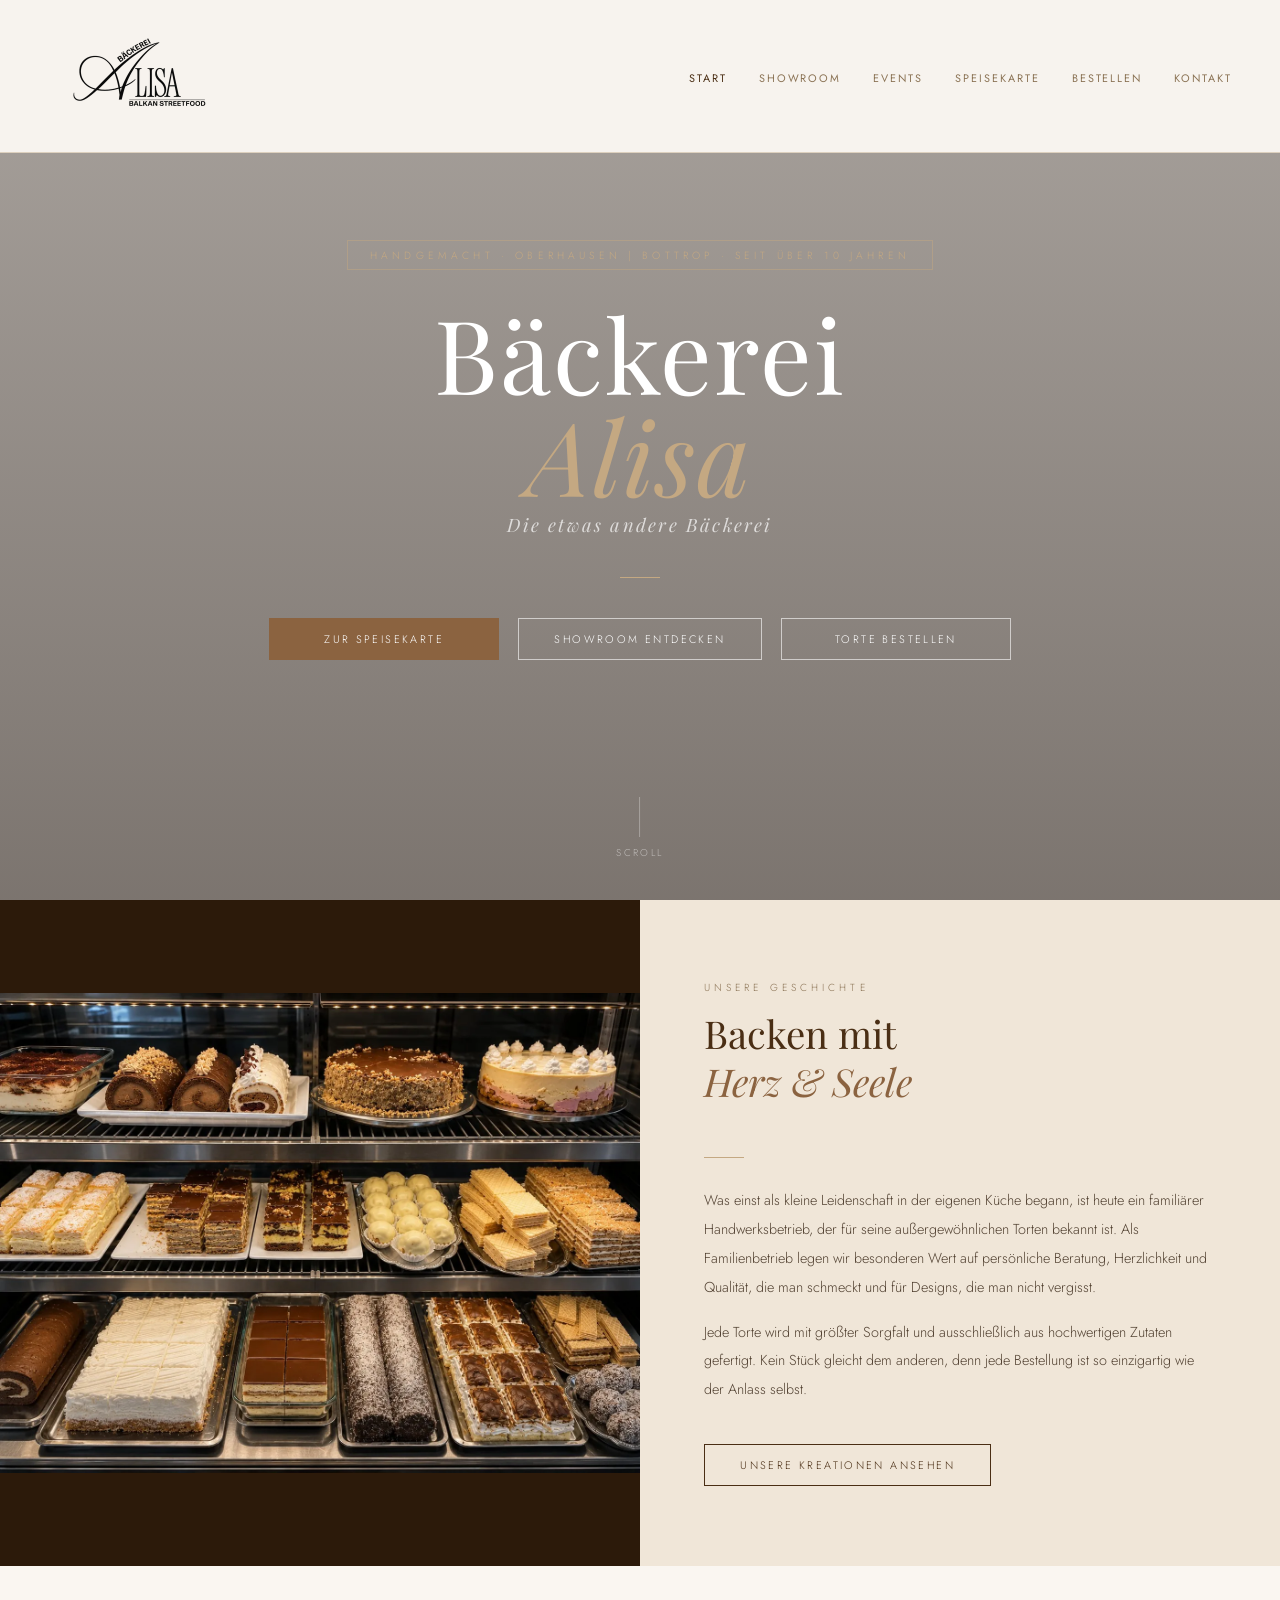
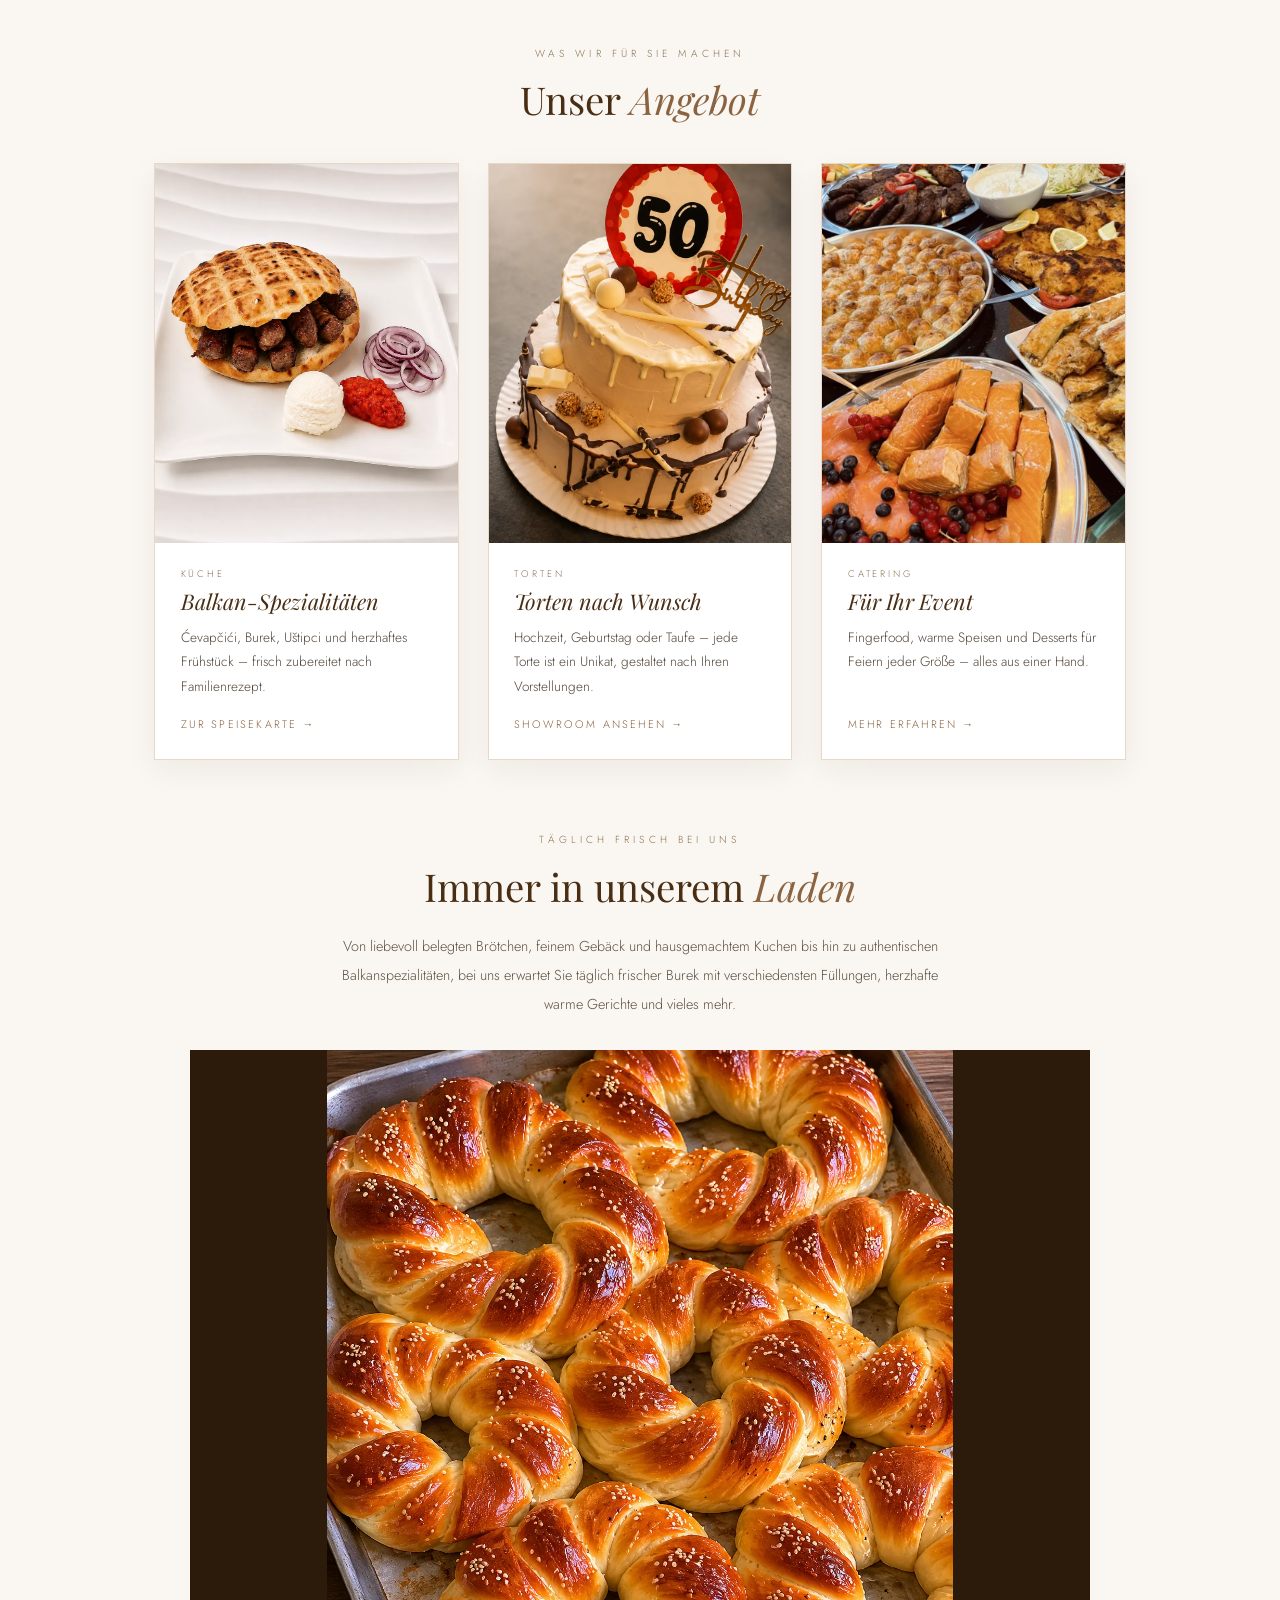
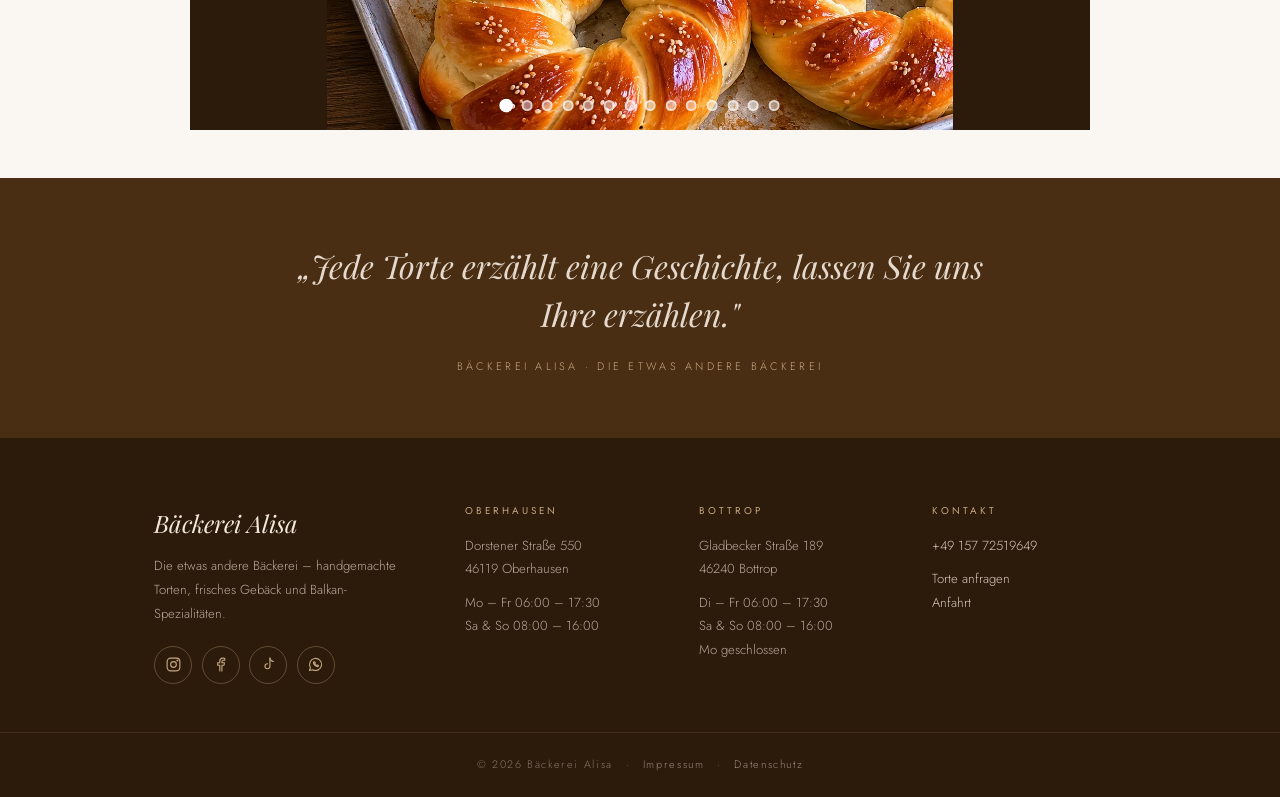
==== index.html @ 48361ae5 "Google-Darstellung: Favicon, Titel, strukturierte Daten, Sitemap - A-Monogramm als Favicon in Google" ====
<!DOCTYPE html>
<html lang="de">

<head>
    <meta charset="UTF-8" />
    <meta name="viewport" content="width=device-width, initial-scale=1.0" />
    <title>Bäckerei Alisa – Torten & Balkan-Spezialitäten in Oberhausen & Bottrop</title>
    <meta name="description" content="Bäckerei Alisa in Oberhausen und Bottrop – handgemachte Torten, Burek, Balkan-Frühstück und frisches Gebäck. Die etwas andere Bäckerei." />
    <link rel="icon" href="favicon.ico" sizes="48x48" />
    <link rel="icon" type="image/png" href="favicon.png" sizes="192x192" />
    <link rel="apple-touch-icon" href="apple-touch-icon.png" />
    <meta property="og:type" content="website" />
    <meta property="og:site_name" content="Bäckerei Alisa" />
    <meta property="og:title" content="Bäckerei Alisa – Torten & Balkan-Spezialitäten in Oberhausen & Bottrop" />
    <meta property="og:description" content="Bäckerei Alisa in Oberhausen und Bottrop – handgemachte Torten, Burek, Balkan-Frühstück und frisches Gebäck. Die etwas andere Bäckerei." />
    <meta property="og:url" content="https://baeckerei-alisa.com/" />
    <meta property="og:image" content="https://baeckerei-alisa.com/og-image.jpg" />
    <meta property="og:locale" content="de_DE" />
    <meta name="twitter:card" content="summary_large_image" />
    <link rel="preconnect" href="https://fonts.googleapis.com" />
    <link rel="preconnect" href="https://fonts.gstatic.com" crossorigin />
    <link
        href="https://fonts.googleapis.com/css2?family=Playfair+Display:ital,wght@0,400;0,500;1,400;1,500&family=Jost:wght@300;400;500&display=swap"
        rel="stylesheet" />
    <link rel="stylesheet" href="style.css?v=2" />
    <style>
        .hero {
            position: relative;
            height: 100vh;
            overflow: hidden;
            display: flex;
            align-items: center;
            justify-content: center;
        }

        .hero video {
            position: absolute;
            inset: 0;
            width: 100%;
            height: 100%;
            object-fit: cover;
            z-index: 0;
        }

        .hero-overlay {
            position: absolute;
            inset: 0;
            background: linear-gradient(to bottom, rgba(20, 10, 4, .35), rgba(20, 10, 4, .55));
            z-index: 1;
        }

        .hero-content {
            position: relative;
            z-index: 10;
            text-align: center;
            color: #fff;
            padding: 2rem;
        }

        .hero-badge {
            display: inline-block;
            font-size: .65rem;
            letter-spacing: .4em;
            text-transform: uppercase;
            color: var(--brown-mid);
            border: 1px solid rgba(196, 168, 130, .5);
            padding: .4rem 1.4rem;
            margin-bottom: 2rem;
        }

        .hero-title {
            font-family: 'Playfair Display', serif;
            font-size: clamp(3.5rem, 8vw, 6.5rem);
            font-weight: 400;
            line-height: 1.0;
            letter-spacing: .02em;
            margin-bottom: .3rem;
        }

        .hero-title em {
            font-style: italic;
            color: var(--brown-mid);
        }

        .hero-sub {
            font-family: 'Playfair Display', serif;
            font-size: 1.15rem;
            font-style: italic;
            color: rgba(255, 255, 255, .7);
            letter-spacing: .12em;
            margin-bottom: 2.5rem;
        }

        .hero-divider {
            width: 40px;
            height: 1px;
            background: var(--brown-mid);
            margin: 0 auto 2.5rem;
        }

        .hero-cta {
            display: flex;
            gap: 1.2rem;
            justify-content: center;
            flex-wrap: wrap;
        }

        .hero-cta .btn {
            min-width: 230px;
            text-align: center;
        }

        .home-story {
            display: grid;
            grid-template-columns: 1fr 1fr;
            gap: 0;
            min-height: 60vh;
        }

        .story-img {
            overflow: hidden;
            min-height: 400px;
            background: var(--brown-deep);
        }

        .story-img img {
            width: 100%;
            height: 100%;
            object-fit: contain;
            display: block;
        }

        .story-text-wrap {
            background: var(--bg2);
            padding: 5rem 4rem;
            display: flex;
            flex-direction: column;
            justify-content: center;
        }

        .story-p {
            font-size: .9rem;
            line-height: 2;
            color: var(--text);
            opacity: .8;
            margin-bottom: 1rem;
        }

        .shop-ss-section {
            background: var(--bg);
            padding-bottom: 4rem;
        }

        .shop-ss-section .ss-inner {
            max-width: 1100px;
            margin: 0 auto;
        }

        .quote-strip {
            background: var(--brown-dark);
            color: var(--brown-light);
            text-align: center;
            padding: 4rem 2rem;
        }

        .quote-strip blockquote {
            font-family: 'Playfair Display', serif;
            font-size: clamp(1.3rem, 3vw, 2rem);
            font-style: italic;
            font-weight: 400;
            max-width: 700px;
            margin: 0 auto;
            line-height: 1.5;
            opacity: .92;
        }

        .quote-strip cite {
            display: block;
            margin-top: 1.2rem;
            font-size: .68rem;
            letter-spacing: .3em;
            text-transform: uppercase;
            color: var(--brown-mid);
            font-style: normal;
        }


        /* ANGEBOT */
        .offer-section {
            max-width: 1100px;
            margin: 0 auto;
            padding: 5rem 4rem 1rem;
        }

        .offer-head {
            text-align: center;
            margin-bottom: 2.5rem;
        }

        .offer-grid {
            display: grid;
            grid-template-columns: repeat(3, 1fr);
            gap: 1.8rem;
        }

        .offer-card {
            background: #fff;
            border: 1px solid #e8d9c5;
            text-decoration: none;
            color: var(--text);
            display: flex;
            flex-direction: column;
            box-shadow: 0 10px 30px rgba(44, 26, 10, .06);
            transition: transform .3s, box-shadow .3s;
        }

        .offer-card:hover {
            transform: translateY(-5px);
            box-shadow: 0 18px 40px rgba(44, 26, 10, .12);
        }

        .offer-img {
            aspect-ratio: 4 / 5;
            overflow: hidden;
        }

        .offer-img img {
            width: 100%;
            height: 100%;
            object-fit: cover;
            display: block;
            transition: transform .6s;
        }

        .offer-card:hover .offer-img img {
            transform: scale(1.06);
        }

        .offer-body {
            padding: 1.5rem 1.6rem 1.7rem;
            display: flex;
            flex-direction: column;
            flex: 1;
        }

        .offer-tag {
            font-size: .6rem;
            letter-spacing: .3em;
            text-transform: uppercase;
            color: var(--muted);
        }

        .offer-body h3 {
            font-family: 'Playfair Display', serif;
            font-style: italic;
            font-weight: 400;
            font-size: 1.35rem;
            color: var(--brown-dark);
            margin: .4rem 0 .6rem;
        }

        .offer-body p:not(.offer-tag) {
            font-size: .85rem;
            line-height: 1.8;
            opacity: .8;
            flex: 1;
        }

        .offer-link {
            margin-top: 1.1rem;
            font-size: .68rem;
            letter-spacing: .2em;
            text-transform: uppercase;
            color: var(--brown);
        }

        @media(max-width:860px) {
            .offer-grid {
                grid-template-columns: 1fr;
                max-width: 460px;
                margin: 0 auto;
            }
        }

        @media(max-width:720px) {
            .offer-section {
                padding: 3.5rem 1.5rem 0;
            }

            .hero-badge {
                letter-spacing: .3em;
                line-height: 2;
                padding: .5rem 1.4rem;
            }

            .hero-badge span {
                display: block;
            }

            .hero-badge .hero-badge-sep {
                display: none;
            }

            .hero-cta {
                flex-direction: column;
                align-items: center;
                gap: .9rem;
            }

            .hero-cta .btn {
                width: 100%;
                max-width: 270px;
                min-width: 0;
            }

            .home-story {
                grid-template-columns: 1fr;
            }

            .story-img {
                height: 300px;
                min-height: unset;
            }

            .story-text-wrap {
                padding: 3rem 1.5rem;
            }
        }
    </style>
    <script type="application/ld+json">
{
  "@context": "https://schema.org",
  "@graph": [
    {
      "@type": "WebSite",
      "@id": "https://baeckerei-alisa.com/#website",
      "name": "Bäckerei Alisa",
      "url": "https://baeckerei-alisa.com/",
      "inLanguage": "de"
    },
    {
      "@type": "Organization",
      "@id": "https://baeckerei-alisa.com/#org",
      "name": "Bäckerei Alisa",
      "url": "https://baeckerei-alisa.com/",
      "logo": "https://baeckerei-alisa.com/icon-512.png",
      "telephone": "+49 157 72519649",
      "sameAs": [
        "https://www.instagram.com/baeckereialisa_/",
        "https://www.facebook.com/Alisa.Oberhausen",
        "https://www.tiktok.com/@beackerei_alisa"
      ]
    },
    {
      "@type": "Bakery",
      "name": "Bäckerei Alisa Oberhausen",
      "parentOrganization": {
        "@id": "https://baeckerei-alisa.com/#org"
      },
      "url": "https://baeckerei-alisa.com/",
      "image": "https://baeckerei-alisa.com/og-image.jpg",
      "telephone": "+49 157 72519649",
      "servesCuisine": [
        "Balkanküche",
        "Bäckerei",
        "Torten"
      ],
      "menu": "https://baeckerei-alisa.com/speisekarte.html",
      "priceRange": "€",
      "address": {
        "@type": "PostalAddress",
        "streetAddress": "Dorstener Straße 550",
        "postalCode": "46119",
        "addressLocality": "Oberhausen",
        "addressCountry": "DE"
      },
      "openingHoursSpecification": [
        {
          "@type": "OpeningHoursSpecification",
          "dayOfWeek": [
            "Monday",
            "Tuesday",
            "Wednesday",
            "Thursday",
            "Friday"
          ],
          "opens": "06:00",
          "closes": "17:30"
        },
        {
          "@type": "OpeningHoursSpecification",
          "dayOfWeek": [
            "Saturday",
            "Sunday"
          ],
          "opens": "08:00",
          "closes": "16:00"
        }
      ]
    },
    {
      "@type": "Bakery",
      "name": "Bäckerei Alisa Bottrop",
      "parentOrganization": {
        "@id": "https://baeckerei-alisa.com/#org"
      },
      "url": "https://baeckerei-alisa.com/",
      "image": "https://baeckerei-alisa.com/og-image.jpg",
      "telephone": "+49 157 72519649",
      "servesCuisine": [
        "Balkanküche",
        "Bäckerei",
        "Torten"
      ],
      "menu": "https://baeckerei-alisa.com/speisekarte.html",
      "priceRange": "€",
      "address": {
        "@type": "PostalAddress",
        "streetAddress": "Gladbecker Straße 189",
        "postalCode": "46240",
        "addressLocality": "Bottrop",
        "addressCountry": "DE"
      },
      "openingHoursSpecification": [
        {
          "@type": "OpeningHoursSpecification",
          "dayOfWeek": [
            "Tuesday",
            "Wednesday",
            "Thursday",
            "Friday"
          ],
          "opens": "06:00",
          "closes": "17:30"
        },
        {
          "@type": "OpeningHoursSpecification",
          "dayOfWeek": [
            "Saturday",
            "Sunday"
          ],
          "opens": "08:00",
          "closes": "16:00"
        }
      ]
    }
  ]
}
    </script>
</head>

<body>
    <script src="nav.js"></script>

    <div class="hero">
        <video autoplay muted loop playsinline>
            <source src="hero.mp4" type="video/mp4">
        </video>
        <div class="hero-overlay"></div>
        <div class="hero-content">
            <div class="hero-badge"><span>Handgemacht</span><span class="hero-badge-sep"> · </span><span>Oberhausen | Bottrop</span><span class="hero-badge-sep"> · </span><span>Seit über 10 Jahren</span></div>
            <h1 class="hero-title">Bäckerei<br><em>Alisa</em></h1>
            <p class="hero-sub">Die etwas andere Bäckerei</p>
            <div class="hero-divider"></div>
            <div class="hero-cta">
                <a class="btn btn-fill" href="speisekarte.html">Zur Speisekarte</a>
                <a class="btn" href="showroom.html">Showroom entdecken</a>
                <a class="btn" href="bestellen.html">Torte bestellen</a>
            </div>
        </div>
        <div class="hero-scroll">
            <div class="scroll-line"></div>Scroll
        </div>
    </div>

    <div class="home-story">
        <div class="story-img">
            <img src="bakery.webp" width="1400" height="1050" loading="lazy" decoding="async"
                alt="Bäckerei Alisa – Tortenauswahl im Kühlregal" />
        </div>
        <div class="story-text-wrap">
            <p class="section-label">Unsere Geschichte</p>
            <h2 class="section-title">Backen mit<br><em>Herz & Seele</em></h2>
            <div class="divider-line"></div>
            <p class="story-p">Was einst als kleine Leidenschaft in der eigenen Küche begann, ist heute ein
                familiärer Handwerksbetrieb, der für seine außergewöhnlichen Torten bekannt ist. Als
                Familienbetrieb legen wir besonderen Wert auf persönliche Beratung, Herzlichkeit und Qualität,
                die man schmeckt und für Designs, die man nicht vergisst.</p>
            <p class="story-p">Jede Torte wird mit größter Sorgfalt und ausschließlich aus hochwertigen Zutaten
                gefertigt. Kein Stück gleicht dem anderen, denn jede Bestellung ist so einzigartig wie der
                Anlass selbst.</p>
            <div style="margin-top:1.5rem;">
                <a class="btn btn-outline-dark" href="showroom.html">Unsere Kreationen ansehen</a>
            </div>
        </div>
    </div>

    <div class="offer-section">
        <div class="offer-head">
            <p class="section-label">Was wir für Sie machen</p>
            <h2 class="section-title">Unser <em>Angebot</em></h2>
        </div>
        <div class="offer-grid">
            <a class="offer-card" href="speisekarte.html">
                <div class="offer-img"><img src="Fotos/essen/cevapcici.webp" alt="Balkan-Spezialitäten" loading="lazy" decoding="async" /></div>
                <div class="offer-body">
                    <p class="offer-tag">Küche</p>
                    <h3>Balkan-Spezialitäten</h3>
                    <p>Ćevapčići, Burek, Uštipci und herzhaftes Frühstück – frisch zubereitet nach Familienrezept.</p>
                    <span class="offer-link">Zur Speisekarte →</span>
                </div>
            </a>
            <a class="offer-card" href="showroom.html">
                <div class="offer-img"><img style="object-position:center 30%;" src="Fotos/showroom/torte8.webp" alt="Torten nach Wunsch" loading="lazy" decoding="async" /></div>
                <div class="offer-body">
                    <p class="offer-tag">Torten</p>
                    <h3>Torten nach Wunsch</h3>
                    <p>Hochzeit, Geburtstag oder Taufe – jede Torte ist ein Unikat, gestaltet nach Ihren Vorstellungen.</p>
                    <span class="offer-link">Showroom ansehen →</span>
                </div>
            </a>
            <a class="offer-card" href="events.html">
                <div class="offer-img"><img src="Fotos/events/events3.webp" alt="Für Ihr Event" loading="lazy" decoding="async" /></div>
                <div class="offer-body">
                    <p class="offer-tag">Catering</p>
                    <h3>Für Ihr Event</h3>
                    <p>Fingerfood, warme Speisen und Desserts für Feiern jeder Größe – alles aus einer Hand.</p>
                    <span class="offer-link">Mehr erfahren →</span>
                </div>
            </a>
        </div>
    </div>

    <div style="text-align:center;padding:3.5rem 4rem 2rem;">
        <p class="section-label">Täglich frisch bei uns</p>
        <h2 class="section-title" style="text-align:center;">Immer in unserem <em>Laden</em></h2>
        <p style="font-size:.9rem;line-height:2;opacity:.75;max-width:620px;margin:1rem auto 0;">
            Von liebevoll belegten Brötchen, feinem Gebäck und hausgemachtem Kuchen bis hin zu
            authentischen Balkanspezialitäten, bei uns erwartet Sie täglich frischer Burek mit
            verschiedensten Füllungen, herzhafte warme Gerichte und vieles mehr.
        </p>
    </div>
    <div class="ss-inner">
        <style>
            .shop-slide-wrap {
                position: relative;
                overflow: hidden;
                max-width: 900px;
                margin: 0 auto;
            }

            .shop-slide-track {
                display: flex;
                transition: transform .6s cubic-bezier(.4, 0, .2, 1);
            }

            .shop-slide {
                min-width: 100%;
                height: 680px;
                object-fit: contain;
                display: block;
                background: var(--brown-deep);
            }

            @media(max-width:720px) {
                .shop-slide {
                    height: 460px;
                }
            }

            .shop-dots-dots {
                position: absolute;
                bottom: 1.2rem;
                left: 50%;
                transform: translateX(-50%);
                display: flex;
                gap: .6rem;
                z-index: 10;
            }

            .shop-dots-dot {
                width: 11px;
                height: 11px;
                border-radius: 50%;
                background: rgba(255, 255, 255, .45);
                cursor: pointer;
                transition: background .2s, transform .2s;
                border: 2px solid rgba(255, 255, 255, .6);
                padding: 0;
            }

            .shop-dots-dot.active {
                background: #fff;
                transform: scale(1.25);
            }
        </style>
        <div class="shop-slide-wrap">
            <div class="shop-slide-track">


                <img src="Fotos/laden/laden4.webp" decoding="async" alt="" class="shop-slide" />
                <img src="Fotos/laden/laden6.webp" loading="lazy" decoding="async" alt="" class="shop-slide" />
                <img src="Fotos/laden/laden7.webp" loading="lazy" decoding="async" alt="" class="shop-slide" />
                <img src="Fotos/laden/laden10.webp" loading="lazy" decoding="async" alt="" class="shop-slide" />
                <img src="Fotos/laden/laden11.webp" loading="lazy" decoding="async" alt="" class="shop-slide" />
                <img src="Fotos/laden/laden14.webp" loading="lazy" decoding="async" alt="" class="shop-slide" />
                <img src="Fotos/laden/laden15.webp" loading="lazy" decoding="async" alt="" class="shop-slide" />
                <img src="Fotos/laden/laden16.webp" loading="lazy" decoding="async" alt="" class="shop-slide" />
                <img src="Fotos/laden/laden17.webp" loading="lazy" decoding="async" alt="" class="shop-slide" />
                <img src="Fotos/laden/laden20.webp" loading="lazy" decoding="async" alt="" class="shop-slide" />
                <img src="Fotos/laden/laden21.webp" loading="lazy" decoding="async" alt="" class="shop-slide" />
                <img src="Fotos/laden/laden22.webp" loading="lazy" decoding="async" alt="" class="shop-slide" />
                <img src="Fotos/laden/laden23.webp" loading="lazy" decoding="async" alt="" class="shop-slide" />
                <img src="Fotos/laden/laden24.webp" loading="lazy" decoding="async" alt="" class="shop-slide" />


            </div>
            <div class="shop-dots-dots" id="shop-dots"></div>
        </div>
        <script>
            (function () {
                const captions = ['', '', '', ''];
                const slides = document.querySelectorAll('.shop-slide');
                const dotsWrap = document.getElementById('shop-dots');
                let cur = 0;
                if (slides[1]) slides[1].loading = 'eager';
                slides.forEach((_, i) => {
                    const d = document.createElement('button');
                    d.className = 'shop-dots-dot' + (i === 0 ? ' active' : '');
                    d.setAttribute('aria-label', 'Bild ' + (i + 1));
                    d.onclick = () => go(i);
                    dotsWrap.appendChild(d);
                });
                function go(n) {
                    dotsWrap.children[cur].classList.remove('active');
                    cur = (n + slides.length) % slides.length;
                    document.querySelector('.shop-slide-track').style.transform = `translateX(-${cur * 100}%)`;
                    dotsWrap.children[cur].classList.add('active');
                    slides[(cur + 1) % slides.length].loading = 'eager';

                }
                setInterval(() => go(cur + 1), 4500);
            })();
        </script>
    </div>
    </div>

    <div style="height:3rem;background:var(--bg);"></div>

    <div class="quote-strip">
        <blockquote>„Jede Torte erzählt eine Geschichte, lassen Sie uns Ihre erzählen."</blockquote>
        <cite>Bäckerei Alisa · Die etwas andere Bäckerei</cite>
    </div>

    <footer class="site-footer">
        <div class="footer-inner">
            <div class="footer-col footer-brand">
                <em>Bäckerei Alisa</em>
                <p>Die etwas andere Bäckerei – handgemachte Torten, frisches Gebäck und Balkan-Spezialitäten.</p>
                <div class="footer-social">
                    <a href="https://www.instagram.com/baeckereialisa_/" target="_blank" rel="noopener" aria-label="Instagram"><svg viewBox="0 0 24 24" fill="none" stroke="currentColor" stroke-width="1.6" stroke-linecap="round" stroke-linejoin="round" aria-hidden="true"><rect x="3" y="3" width="18" height="18" rx="5"/><circle cx="12" cy="12" r="4"/><circle cx="17.5" cy="6.5" r=".6" fill="currentColor"/></svg></a>
                    <a href="https://www.facebook.com/Alisa.Oberhausen" target="_blank" rel="noopener" aria-label="Facebook"><svg viewBox="0 0 24 24" fill="none" stroke="currentColor" stroke-width="1.6" stroke-linecap="round" stroke-linejoin="round" aria-hidden="true"><path d="M14 21v-8h3l.5-3.5H14V7.8c0-1 .4-1.8 1.8-1.8H18V3.1A24 24 0 0 0 15.3 3C12.7 3 11 4.6 11 7.4v2.1H8V13h3v8"/></svg></a>
                    <a href="https://www.tiktok.com/@beackerei_alisa" target="_blank" rel="noopener" aria-label="TikTok"><svg viewBox="0 0 24 24" fill="none" stroke="currentColor" stroke-width="1.6" stroke-linecap="round" stroke-linejoin="round" aria-hidden="true"><path d="M14 3v11.5a3.5 3.5 0 1 1-3.5-3.5"/><path d="M14 3c.5 2.8 2.4 4.6 5 4.8"/></svg></a>
                    <a href="https://wa.me/4915772519649" target="_blank" rel="noopener" aria-label="WhatsApp"><svg viewBox="0 0 24 24" fill="none" stroke="currentColor" stroke-width="1.6" stroke-linecap="round" stroke-linejoin="round" aria-hidden="true"><path d="M3.5 20.5l1.3-4.2A8.5 8.5 0 1 1 8 19.4l-4.5 1.1z"/><path d="M9 8.5c.2 3.2 2.9 6.1 6.3 6.5l1-1.4-1.9-1-.9.9a5 5 0 0 1-2.6-2.6l.9-.9-1-1.9L9 8.5z"/></svg></a>
                </div>
            </div>
            <div class="footer-col">
                <h4>Oberhausen</h4>
                <p>Dorstener Straße 550<br>46119 Oberhausen</p>
                <p>Mo – Fr 06:00 – 17:30<br>Sa & So 08:00 – 16:00</p>
            </div>
            <div class="footer-col">
                <h4>Bottrop</h4>
                <p>Gladbecker Straße 189<br>46240 Bottrop</p>
                <p>Di – Fr 06:00 – 17:30<br>Sa & So 08:00 – 16:00<br>Mo geschlossen</p>
            </div>
            <div class="footer-col">
                <h4>Kontakt</h4>
                <p><a href="tel:+4915772519649">+49 157 72519649</a></p>
                <p><a href="bestellen.html">Torte anfragen</a><br><a href="kontakt.html">Anfahrt</a></p>
            </div>
        </div>
        <div class="footer-bottom">
            © 2026 Bäckerei Alisa
            <span>·</span>
            <a href="rechtliches/impressum.html">Impressum</a>
            <span>·</span>
            <a href="rechtliches/datenschutz.html">Datenschutz</a>
        </div>
    </footer>
</body>

</html>
---- style.css ----
* {
    margin: 0;
    padding: 0;
    box-sizing: border-box;
}

:root {
    --brown-light: #F2E8DC;
    --brown-mid: #C4A882;
    --brown: #8B6340;
    --brown-dark: #4A2E14;
    --brown-deep: #2C1A0A;
    --bg: #FAF6F1;
    --bg2: #F0E6D8;
    --text: #2C1A0A;
    --muted: #8B7355;
}

html {
    scroll-behavior: smooth;
}

body {
    background: var(--bg);
    color: var(--text);
    font-family: 'Jost', sans-serif;
    font-weight: 300;
}

/* NAV */
nav {
    position: fixed;
    top: 0;
    left: 0;
    right: 0;
    z-index: 200;
    background: rgba(250, 246, 241, 0.97);
    border-bottom: 1px solid #ddd0be;
}

.nav-inner {
    display: flex;
    align-items: center;
    justify-content: space-between;
    padding: 1rem 3rem;
    gap: 1rem;
}

.nav-logo {
    font-family: 'Playfair Display', serif;
    font-size: 1.1rem;
    letter-spacing: 0.06em;
    color: var(--brown-dark);
    text-decoration: none;
    white-space: nowrap;
    flex-shrink: 0;
}

.nav-links {
    display: flex;
    gap: 2rem;
    list-style: none;
}

.nav-links a {
    text-decoration: none;
    font-size: 0.68rem;
    letter-spacing: 0.18em;
    text-transform: uppercase;
    color: var(--muted);
    transition: color 0.2s;
    font-weight: 400;
    white-space: nowrap;
}

.nav-links a:hover,
.nav-links a.active {
    color: var(--brown-dark);
}

/* HAMBURGER BUTTON – hidden on desktop */
.nav-burger {
    display: none;
    flex-direction: column;
    gap: 5px;
    background: none;
    border: none;
    cursor: pointer;
    padding: 4px;
    flex-shrink: 0;
}

.nav-burger span {
    display: block;
    width: 22px;
    height: 2px;
    background: var(--brown-dark);
    transition: all 0.3s;
    transform-origin: center;
}

.nav-burger.open span:nth-child(1) {
    transform: translateY(7px) rotate(45deg);
}

.nav-burger.open span:nth-child(2) {
    opacity: 0;
}

.nav-burger.open span:nth-child(3) {
    transform: translateY(-7px) rotate(-45deg);
}

/* MOBILE DROPDOWN MENU */
.nav-mobile-menu {
    display: none;
    flex-direction: column;
    background: rgba(250, 246, 241, 0.98);
    border-top: 1px solid #ddd0be;
    padding: 0;
}

.nav-mobile-menu a {
    text-decoration: none;
    font-size: 0.72rem;
    letter-spacing: 0.2em;
    text-transform: uppercase;
    color: var(--muted);
    padding: 1rem 1.5rem;
    border-bottom: 1px solid #ede3d6;
    transition: background 0.2s, color 0.2s;
}

.nav-mobile-menu a:hover,
.nav-mobile-menu a.active {
    color: var(--brown-dark);
    background: var(--bg2);
}

.nav-mobile-menu.open {
    display: flex;
}

/* BUTTONS */
.btn {
    display: inline-block;
    padding: 0.75rem 2.2rem;
    font-family: 'Jost', sans-serif;
    font-size: 0.68rem;
    letter-spacing: 0.22em;
    text-transform: uppercase;
    text-decoration: none;
    cursor: pointer;
    transition: all 0.25s;
    background: transparent;
    border: 1px solid rgba(255, 255, 255, 0.6);
    color: #fff;
}

.btn:hover {
    background: #fff;
    color: var(--brown-dark);
}

.btn-fill {
    background: var(--brown);
    border-color: var(--brown);
    color: #fff;
}

.btn-fill:hover {
    background: var(--brown-dark);
    border-color: var(--brown-dark);
}

.btn-outline-dark {
    border-color: var(--brown-dark);
    color: var(--brown-dark);
}

.btn-outline-dark:hover {
    background: var(--brown-dark);
    color: var(--brown-light);
}

/* TYPOGRAPHY HELPERS */
.section-label {
    font-size: 0.64rem;
    letter-spacing: 0.4em;
    text-transform: uppercase;
    color: var(--muted);
    margin-bottom: 0.9rem;
}

.section-title {
    font-family: 'Playfair Display', serif;
    font-size: clamp(1.8rem, 3vw, 2.6rem);
    font-weight: 400;
    color: var(--brown-dark);
    margin-bottom: 1.4rem;
    line-height: 1.25;
}

.section-title em {
    font-style: italic;
    color: var(--brown);
}

.divider-line {
    width: 40px;
    height: 1px;
    background: var(--brown-mid);
    margin: 1.8rem 0;
}

/* PAGE HERO STRIP (inner pages) */
.page-hero-strip {
    height: 280px;
    background: linear-gradient(135deg, #3b2010, #8B5E2F);
    background-image: linear-gradient(to top, rgba(28, 16, 6, .75), rgba(28, 16, 6, .25)), var(--hero-img, linear-gradient(135deg, #3b2010, #8B5E2F));
    background-size: cover;
    background-position: center;
    display: flex;
    align-items: flex-end;
    padding: 2.5rem 4rem;
    position: relative;
    overflow: hidden;
}

.page-hero-strip::after {
    content: '';
    position: absolute;
    inset: 0;
    background: rgba(20, 10, 2, 0.35);
}

.page-hero-strip-text {
    position: relative;
    z-index: 1;
    color: #fff;
}

.page-hero-strip-text .section-label {
    color: var(--brown-mid);
}

.page-hero-strip-text .section-title {
    color: #fff;
    margin-bottom: 0;
}

.page-hero-strip-text .section-title em {
    color: var(--brown-mid);
}

/* FOOTER */
.site-footer {
    background: var(--brown-deep);
    color: rgba(242, 232, 220, 0.7);
    font-size: 0.82rem;
    line-height: 1.8;
}

.footer-inner {
    max-width: 1100px;
    margin: 0 auto;
    padding: 4rem 4rem 3rem;
    display: grid;
    grid-template-columns: 1.4fr 1fr 1fr 1fr;
    gap: 2.5rem;
}

.site-footer em {
    font-family: 'Playfair Display', serif;
    font-size: 1.5rem;
    font-style: italic;
    display: block;
    margin-bottom: 0.6rem;
    color: var(--brown-light);
}

.site-footer h4 {
    font-size: 0.62rem;
    font-weight: 400;
    letter-spacing: 0.3em;
    text-transform: uppercase;
    color: var(--brown-mid);
    margin-bottom: 0.9rem;
}

.site-footer p + p {
    margin-top: 0.6rem;
}

.site-footer a {
    color: rgba(242, 232, 220, 0.85);
    text-decoration: none;
    transition: color 0.2s;
}

.site-footer a:hover {
    color: #fff;
}

.footer-brand p {
    max-width: 260px;
}

.footer-social {
    display: flex;
    gap: 0.6rem;
    margin-top: 1.3rem;
}

.footer-social a {
    width: 38px;
    height: 38px;
    border: 1px solid rgba(196, 168, 130, 0.35);
    border-radius: 50%;
    display: flex;
    align-items: center;
    justify-content: center;
    color: var(--brown-mid);
    transition: background 0.2s, color 0.2s, border-color 0.2s;
}

.footer-social a:hover {
    background: var(--brown-mid);
    border-color: var(--brown-mid);
    color: var(--brown-deep);
}

.footer-social svg {
    width: 17px;
    height: 17px;
}

.footer-bottom {
    border-top: 1px solid rgba(196, 168, 130, 0.15);
    text-align: center;
    padding: 1.4rem 1.5rem;
    font-size: 0.68rem;
    letter-spacing: 0.15em;
    color: rgba(242, 232, 220, 0.45);
}

.footer-bottom span {
    margin: 0 0.5rem;
}

.footer-bottom a {
    color: rgba(242, 232, 220, 0.55);
}

@media (max-width: 860px) {
    .footer-inner {
        grid-template-columns: 1fr 1fr;
    }

    .footer-brand {
        grid-column: 1 / -1;
    }
}

@media (max-width: 480px) {
    .footer-inner {
        grid-template-columns: 1fr;
        padding: 3rem 1.5rem 2rem;
        gap: 2rem;
    }
}

/* SCROLL INDICATOR */
.hero-scroll {
    position: absolute;
    bottom: 2.5rem;
    left: 50%;
    transform: translateX(-50%);
    z-index: 10;
    display: flex;
    flex-direction: column;
    align-items: center;
    gap: 0.5rem;
    color: rgba(255, 255, 255, 0.5);
    font-size: 0.62rem;
    letter-spacing: 0.25em;
    text-transform: uppercase;
}

.scroll-line {
    width: 1px;
    height: 40px;
    background: rgba(255, 255, 255, 0.3);
    animation: scrolldown 1.8s ease-in-out infinite;
}

@keyframes scrolldown {
    0% {
        transform: scaleY(0);
        transform-origin: top
    }

    50% {
        transform: scaleY(1);
        transform-origin: top
    }

    51% {
        transform: scaleY(1);
        transform-origin: bottom
    }

    100% {
        transform: scaleY(0);
        transform-origin: bottom
    }
}

/* MOBILE */
@media(max-width:720px) {
    .nav-inner {
        padding: 0.85rem 1.2rem;
    }

    .nav-links {
        display: none;
    }

    .nav-burger {
        display: flex;
    }

    .page-hero-strip {
        padding: 2rem 1.5rem;
    }
}
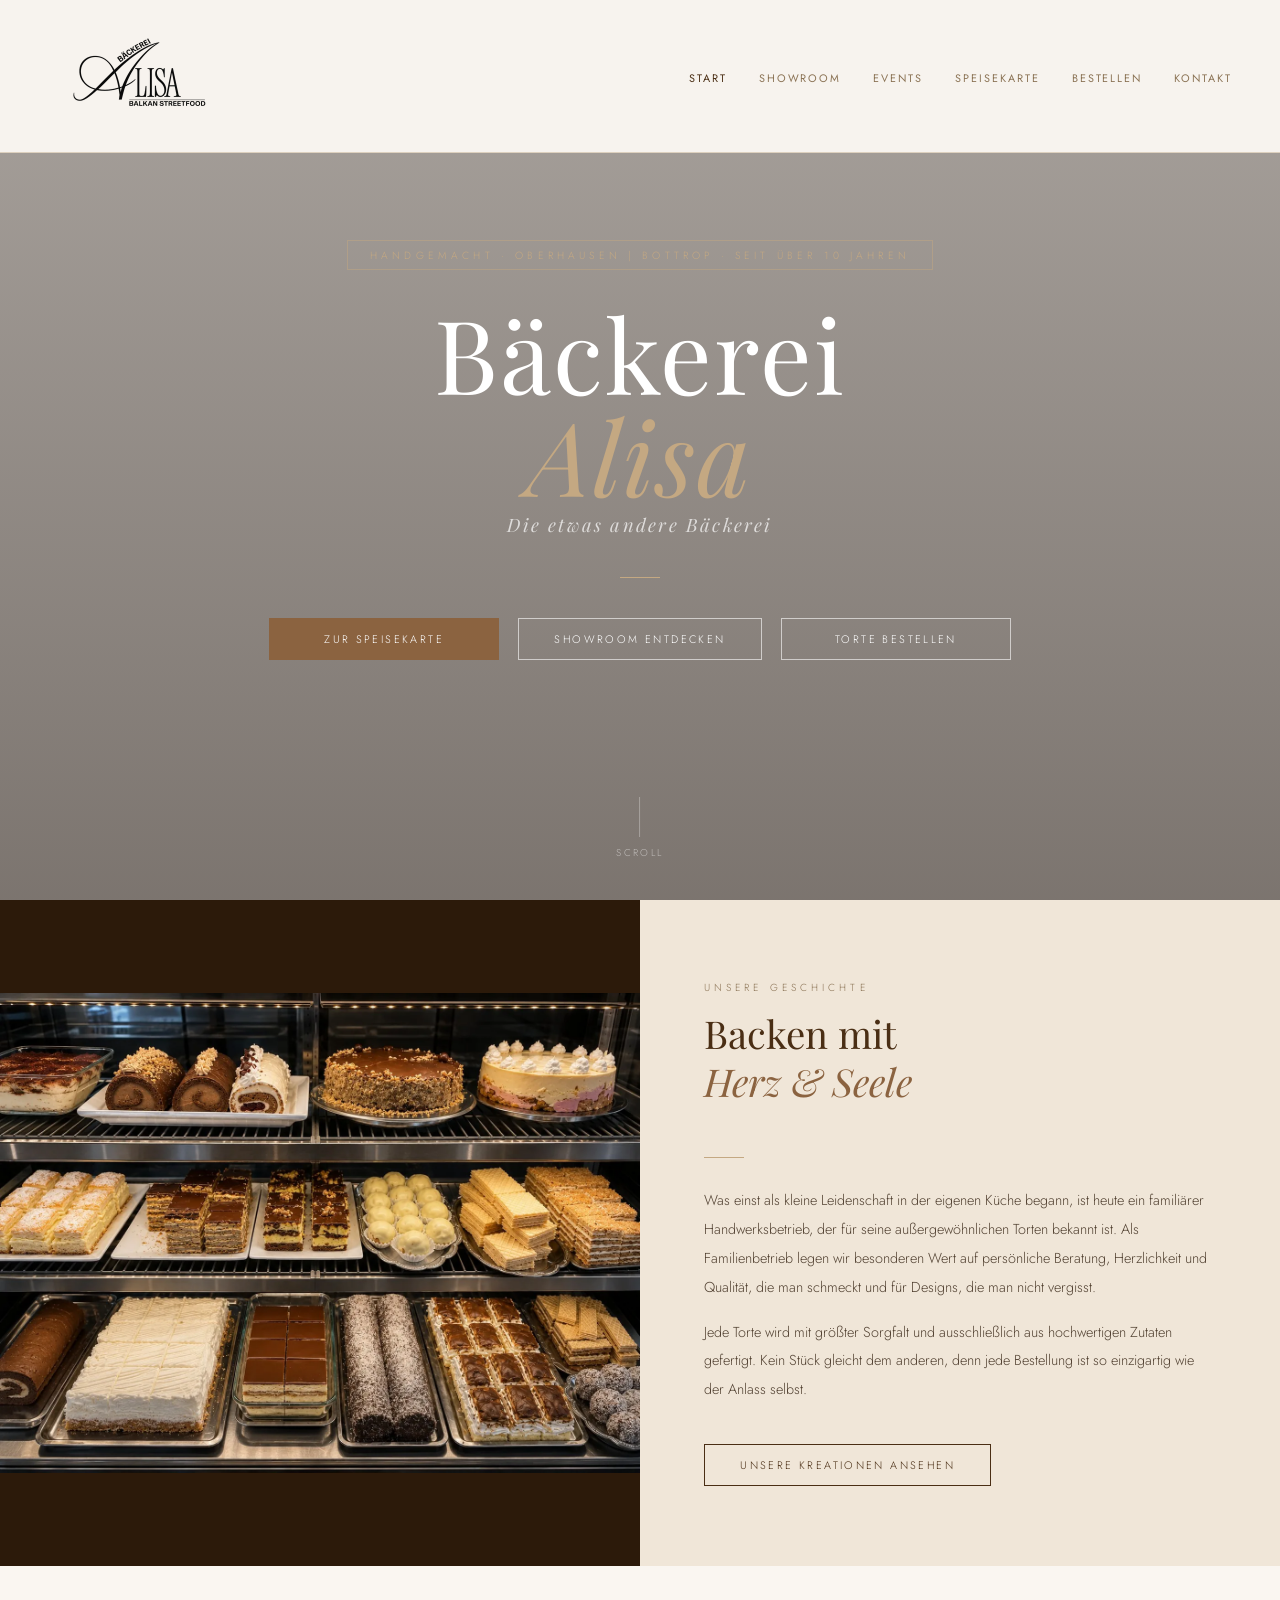
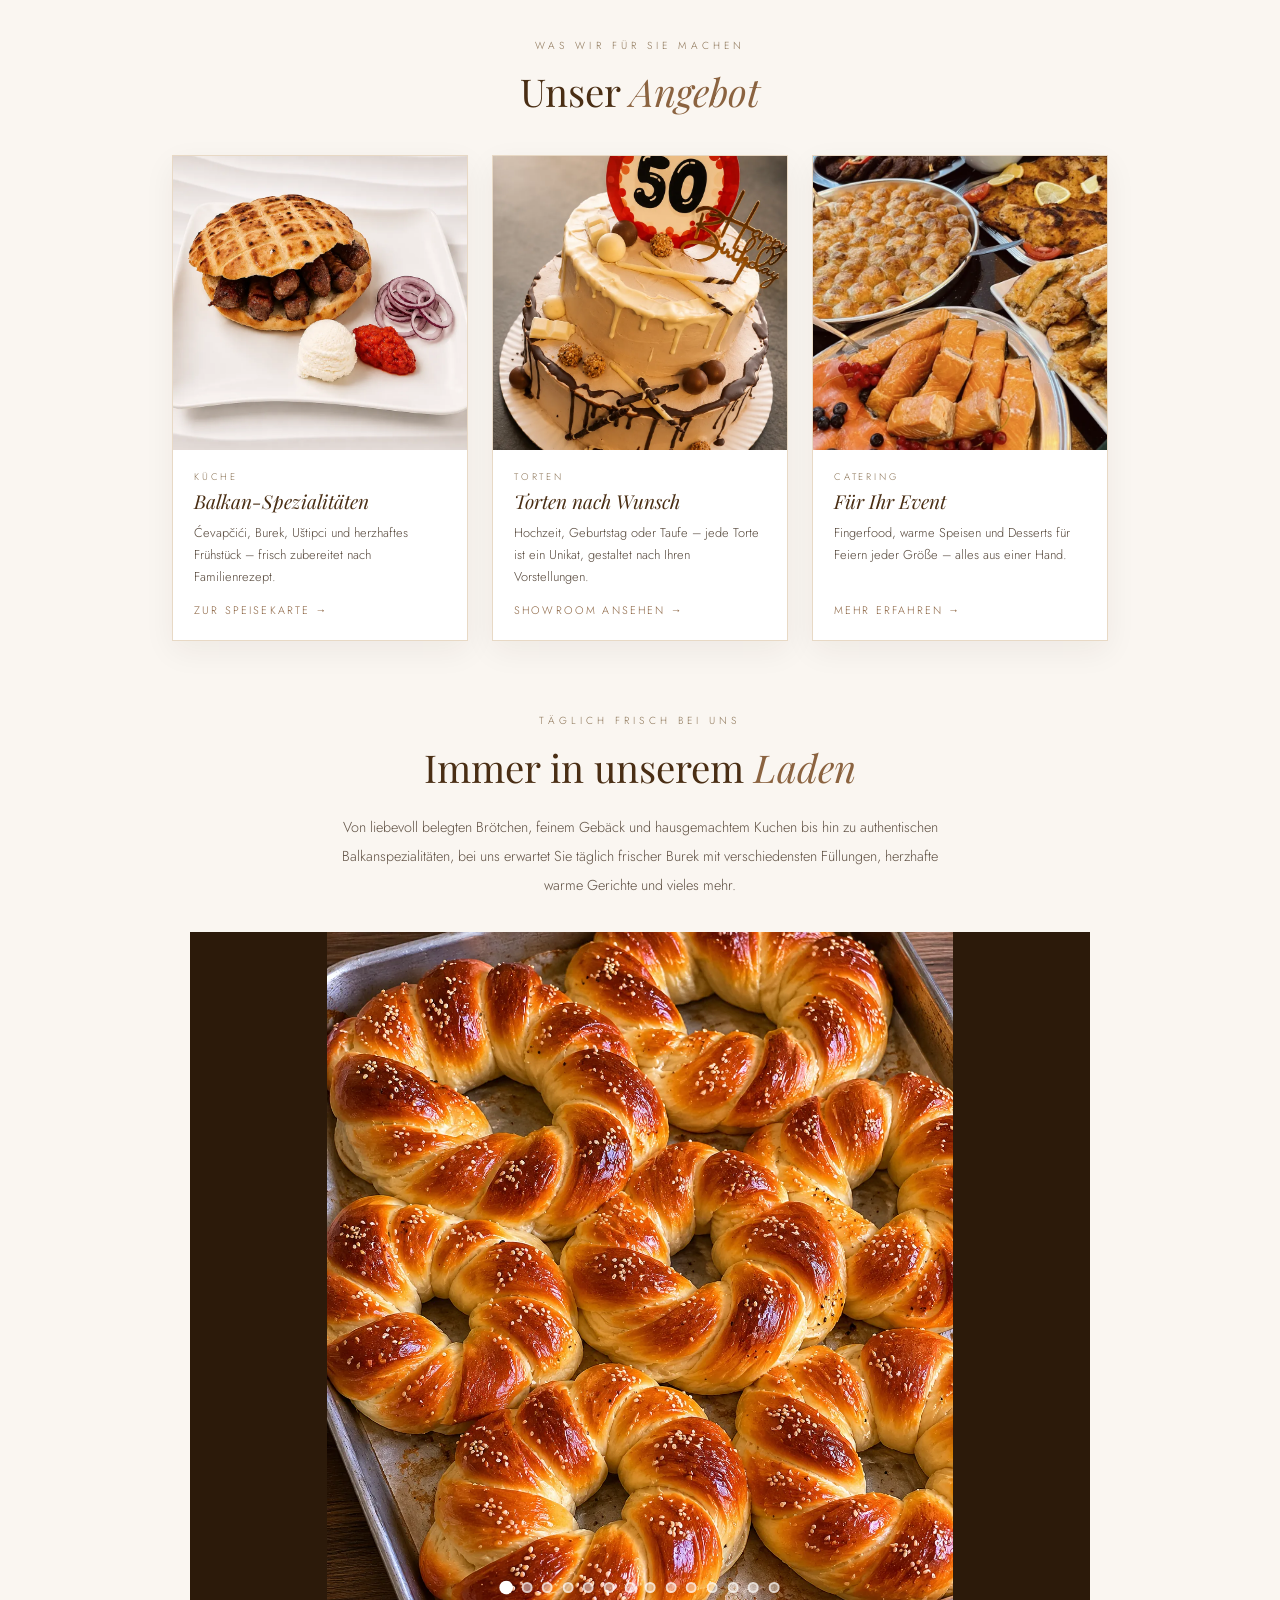
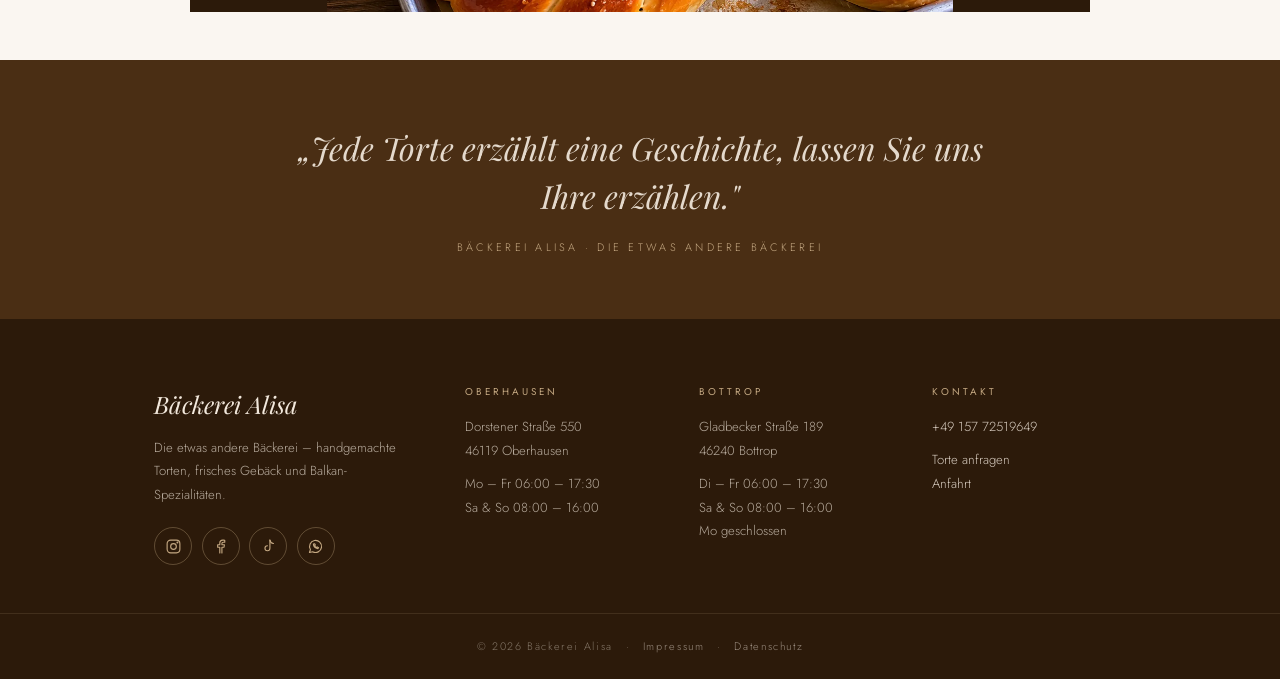
==== commit 12f9f2f5: "Angebots-Karten kompakter, Navigation ab 1040px als Burger-Menü Co-Authored-By: Claude Opus 5.5 <nor" ====
--- a/index.html
+++ b/index.html
@@ -22,7 +22,7 @@
     <link
         href="https://fonts.googleapis.com/css2?family=Playfair+Display:ital,wght@0,400;0,500;1,400;1,500&family=Jost:wght@300;400;500&display=swap"
         rel="stylesheet" />
-    <link rel="stylesheet" href="style.css?v=2" />
+    <link rel="stylesheet" href="style.css?v=3" />
     <style>
         .hero {
             position: relative;
@@ -187,9 +187,9 @@
 
         /* ANGEBOT */
         .offer-section {
-            max-width: 1100px;
+            max-width: 1000px;
             margin: 0 auto;
-            padding: 5rem 4rem 1rem;
+            padding: 4.5rem 2rem 1rem;
         }
 
         .offer-head {
@@ -200,7 +200,7 @@
         .offer-grid {
             display: grid;
             grid-template-columns: repeat(3, 1fr);
-            gap: 1.8rem;
+            gap: 1.5rem;
         }
 
         .offer-card {
@@ -220,7 +220,7 @@
         }
 
         .offer-img {
-            aspect-ratio: 4 / 5;
+            aspect-ratio: 1 / 1;
             overflow: hidden;
         }
 
@@ -237,7 +237,7 @@
         }
 
         .offer-body {
-            padding: 1.5rem 1.6rem 1.7rem;
+            padding: 1.2rem 1.3rem 1.4rem;
             display: flex;
             flex-direction: column;
             flex: 1;
@@ -254,20 +254,20 @@
             font-family: 'Playfair Display', serif;
             font-style: italic;
             font-weight: 400;
-            font-size: 1.35rem;
+            font-size: 1.2rem;
             color: var(--brown-dark);
-            margin: .4rem 0 .6rem;
+            margin: .3rem 0 .5rem;
         }
 
         .offer-body p:not(.offer-tag) {
-            font-size: .85rem;
-            line-height: 1.8;
+            font-size: .8rem;
+            line-height: 1.7;
             opacity: .8;
             flex: 1;
         }
 
         .offer-link {
-            margin-top: 1.1rem;
+            margin-top: .9rem;
             font-size: .68rem;
             letter-spacing: .2em;
             text-transform: uppercase;
@@ -277,7 +277,7 @@
         @media(max-width:860px) {
             .offer-grid {
                 grid-template-columns: 1fr;
-                max-width: 460px;
+                max-width: 400px;
                 margin: 0 auto;
             }
         }
@@ -511,7 +511,7 @@
                 </div>
             </a>
             <a class="offer-card" href="showroom.html">
-                <div class="offer-img"><img style="object-position:center 30%;" src="Fotos/showroom/torte8.webp" alt="Torten nach Wunsch" loading="lazy" decoding="async" /></div>
+                <div class="offer-img"><img style="object-position:center 35%;" src="Fotos/showroom/torte8.webp" alt="Torten nach Wunsch" loading="lazy" decoding="async" /></div>
                 <div class="offer-body">
                     <p class="offer-tag">Torten</p>
                     <h3>Torten nach Wunsch</h3>
--- a/style.css
+++ b/style.css
@@ -416,6 +416,17 @@
     }
 }
 
+/* NAV: Burger-Menü, sobald die Links nicht mehr in eine Zeile passen */
+@media(max-width:1040px) {
+    .nav-links {
+        display: none;
+    }
+
+    .nav-burger {
+        display: flex;
+    }
+}
+
 /* MOBILE */
 @media(max-width:720px) {
     .nav-inner {
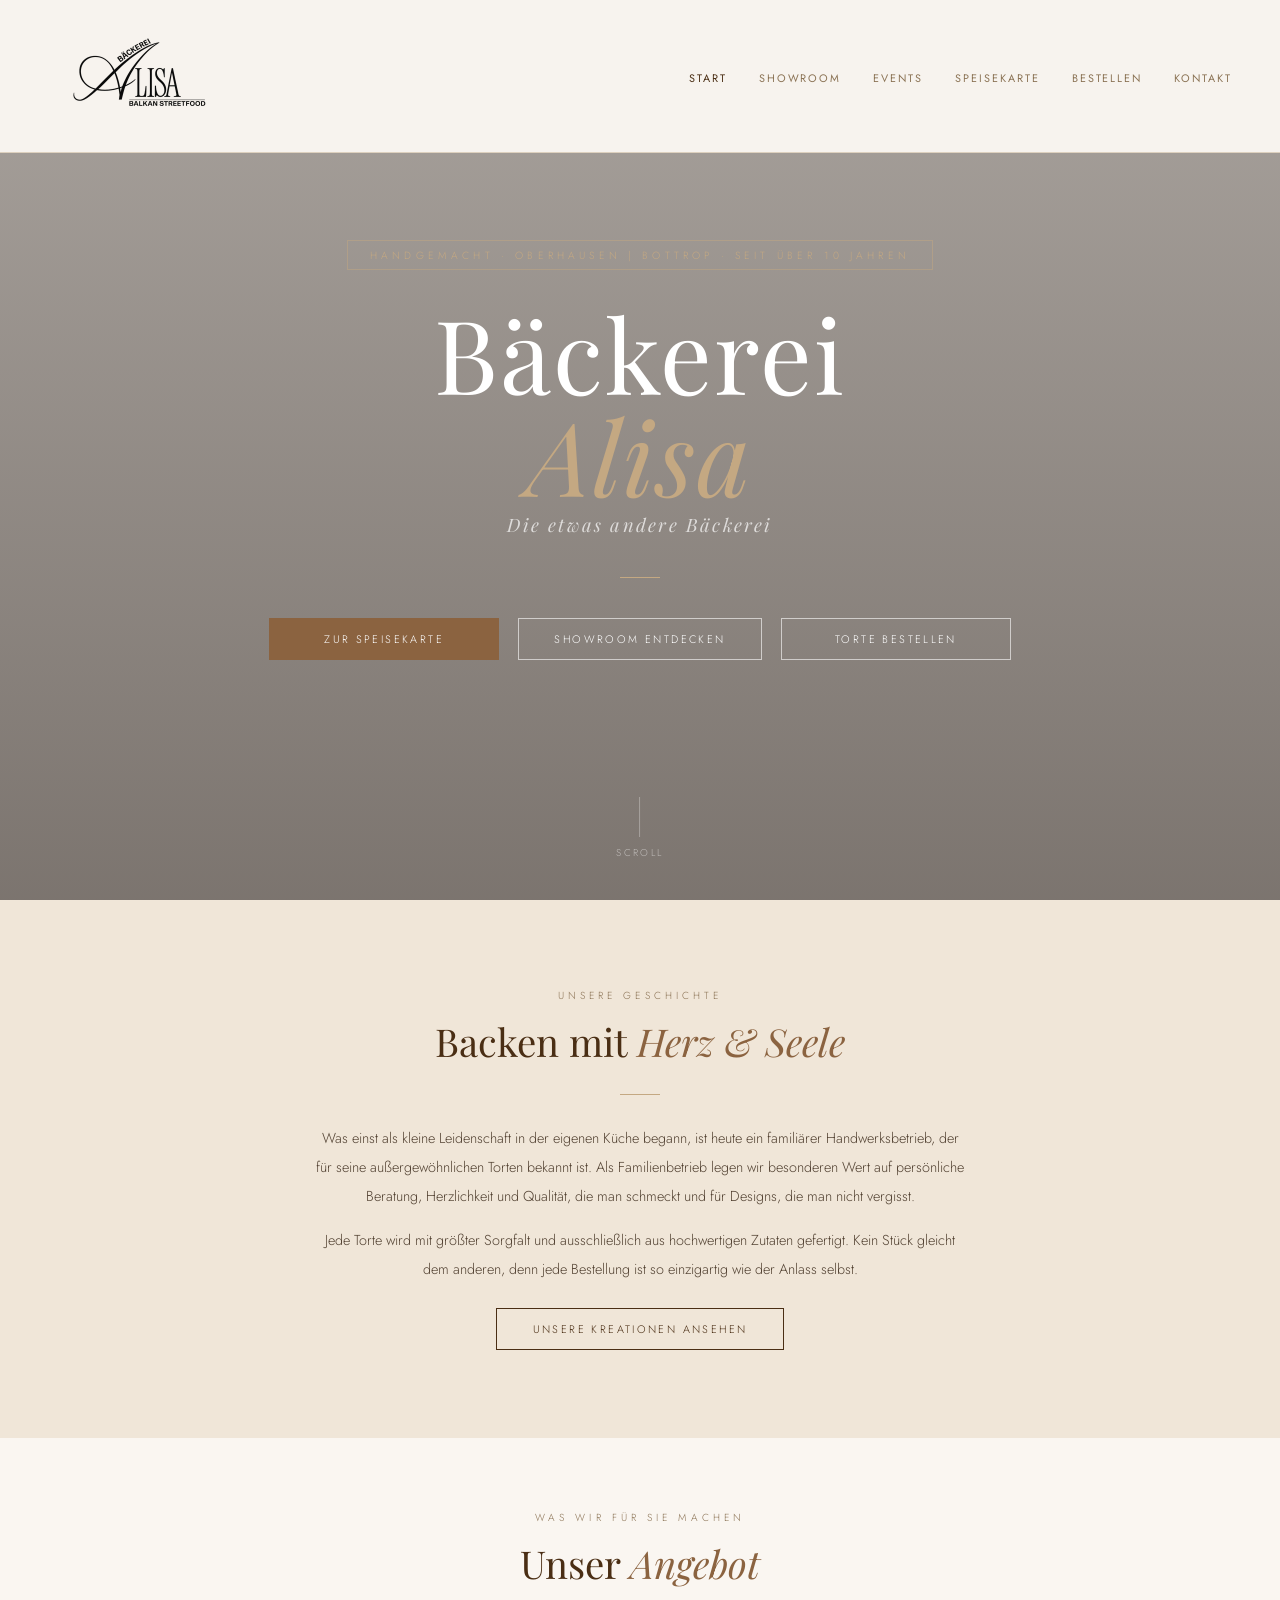
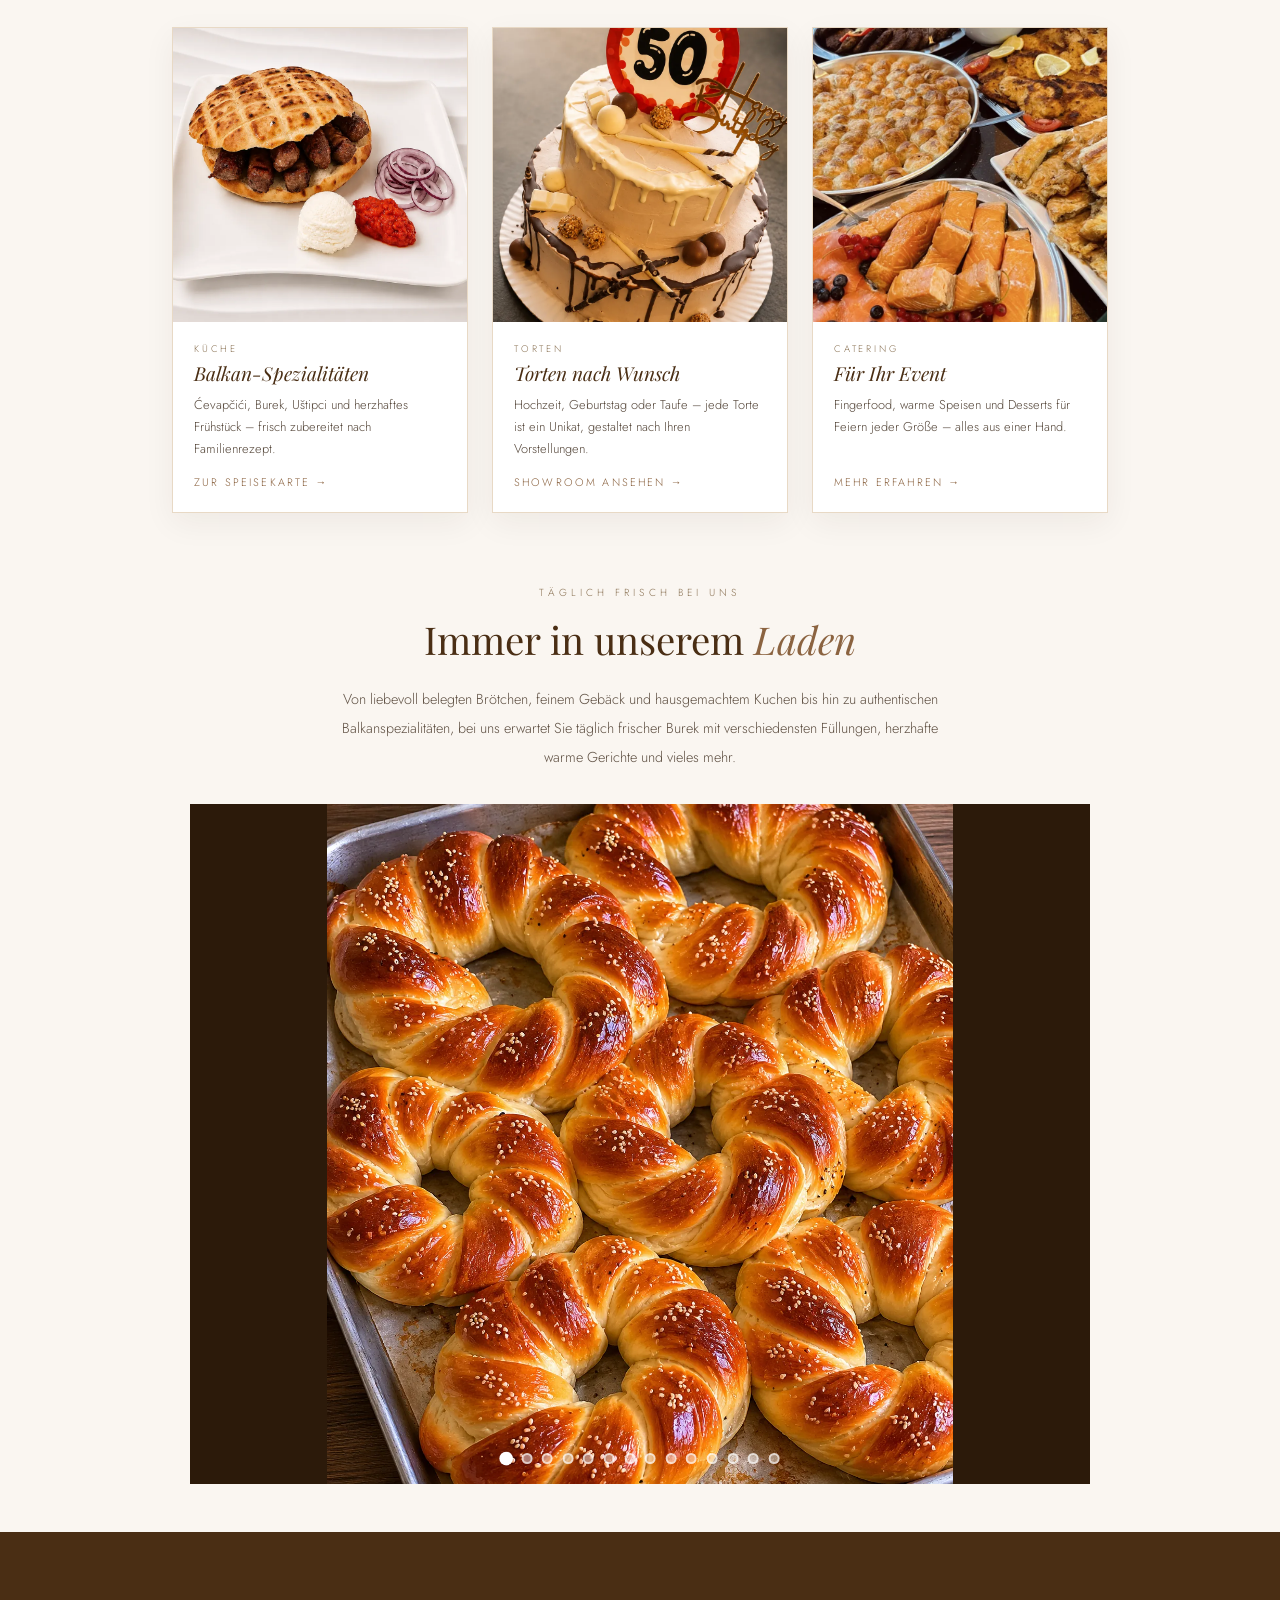
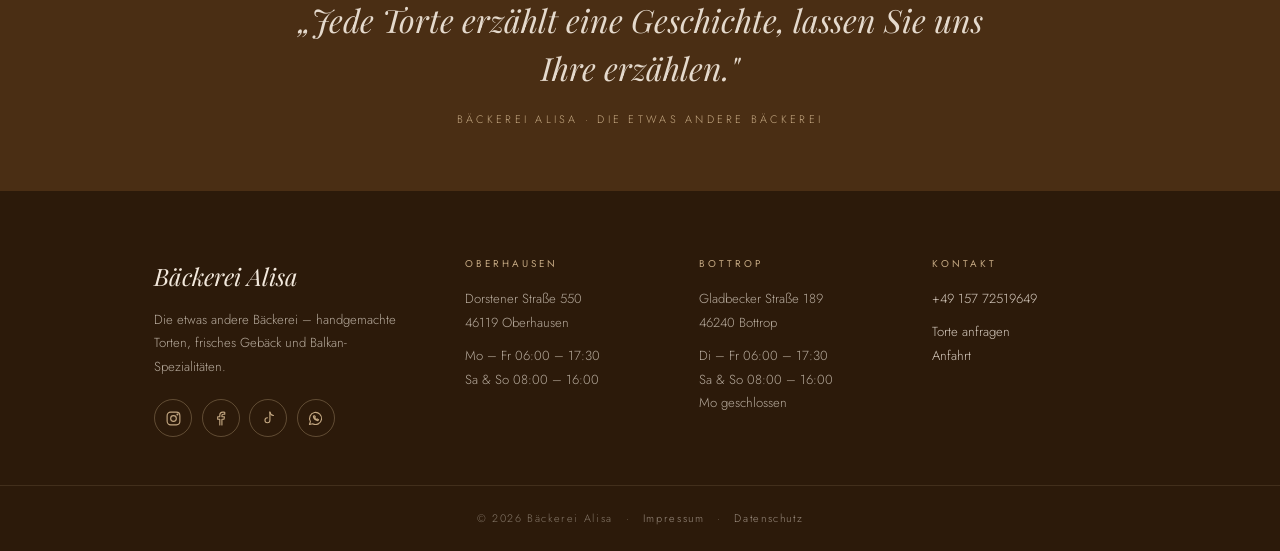
==== commit e295435f: "Startseite: Geschichte ohne Bild, Text mittig; Bestellformular-Sorten an Showroom angepasst Co-Autho" ====
--- a/index.html
+++ b/index.html
@@ -111,31 +111,19 @@
         }
 
         .home-story {
-            display: grid;
-            grid-template-columns: 1fr 1fr;
-            gap: 0;
-            min-height: 60vh;
-        }
-
-        .story-img {
-            overflow: hidden;
-            min-height: 400px;
-            background: var(--brown-deep);
-        }
-
-        .story-img img {
-            width: 100%;
-            height: 100%;
-            object-fit: contain;
-            display: block;
+            background: var(--bg2);
         }
 
         .story-text-wrap {
-            background: var(--bg2);
-            padding: 5rem 4rem;
-            display: flex;
-            flex-direction: column;
-            justify-content: center;
+            max-width: 720px;
+            margin: 0 auto;
+            padding: 5.5rem 2rem;
+            text-align: center;
+        }
+
+        .story-text-wrap .divider-line {
+            margin-left: auto;
+            margin-right: auto;
         }
 
         .story-p {
@@ -311,15 +299,6 @@
                 width: 100%;
                 max-width: 270px;
                 min-width: 0;
-            }
-
-            .home-story {
-                grid-template-columns: 1fr;
-            }
-
-            .story-img {
-                height: 300px;
-                min-height: unset;
             }
 
             .story-text-wrap {
@@ -474,13 +453,9 @@
     </div>
 
     <div class="home-story">
-        <div class="story-img">
-            <img src="bakery.webp" width="1400" height="1050" loading="lazy" decoding="async"
-                alt="Bäckerei Alisa – Tortenauswahl im Kühlregal" />
-        </div>
         <div class="story-text-wrap">
             <p class="section-label">Unsere Geschichte</p>
-            <h2 class="section-title">Backen mit<br><em>Herz & Seele</em></h2>
+            <h2 class="section-title">Backen mit <em>Herz & Seele</em></h2>
             <div class="divider-line"></div>
             <p class="story-p">Was einst als kleine Leidenschaft in der eigenen Küche begann, ist heute ein
                 familiärer Handwerksbetrieb, der für seine außergewöhnlichen Torten bekannt ist. Als
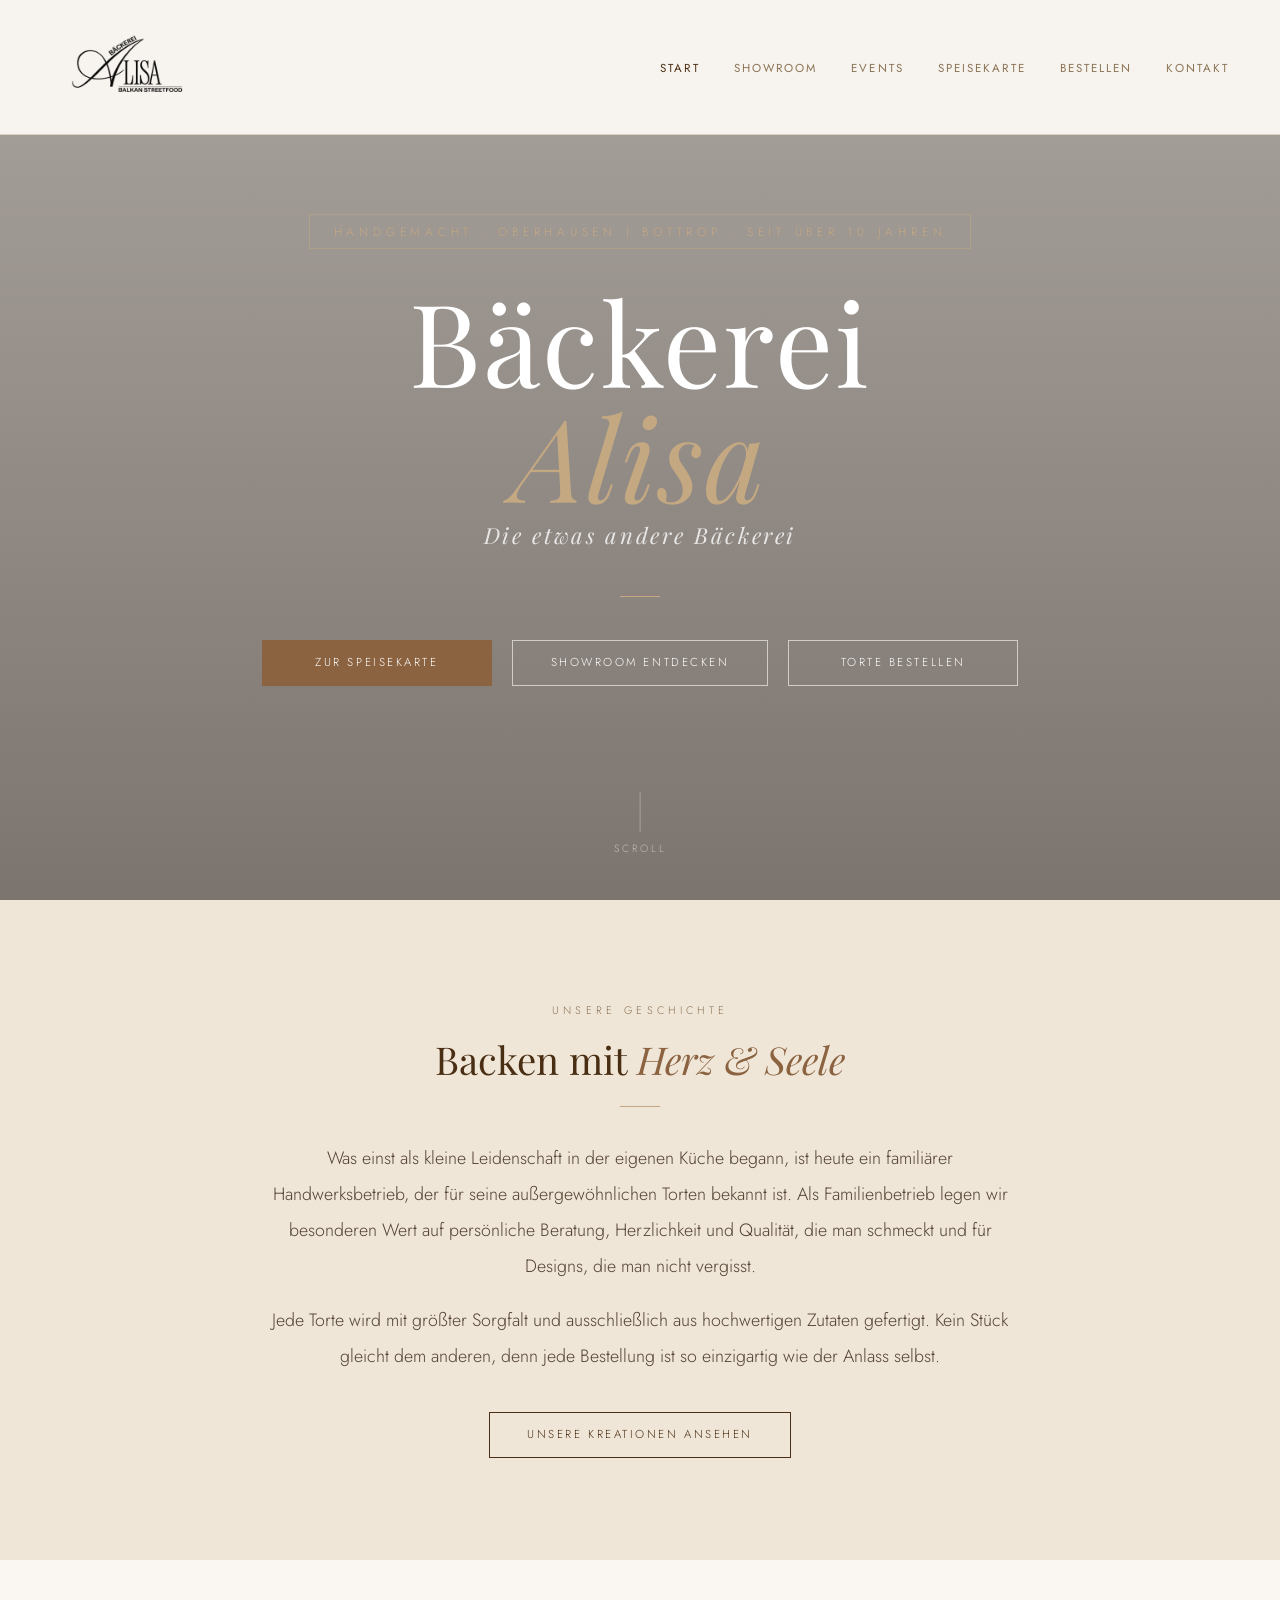
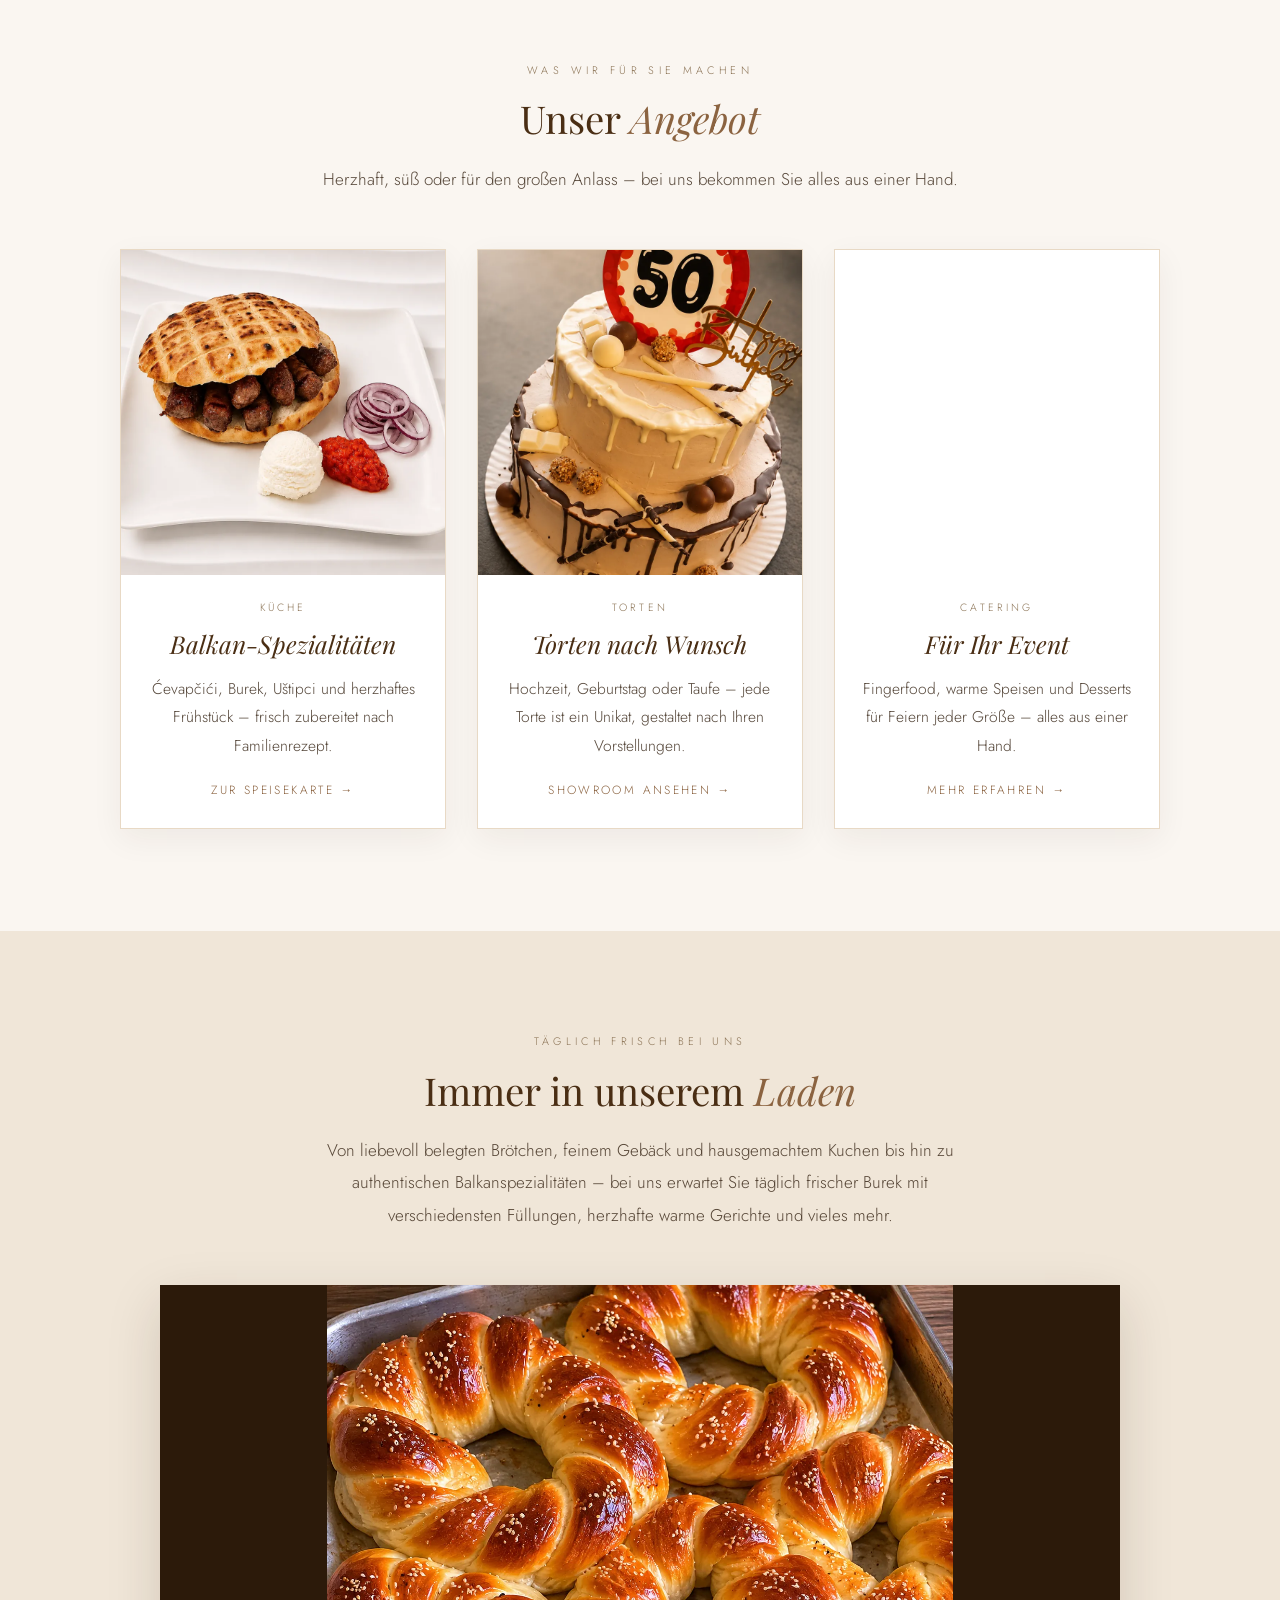
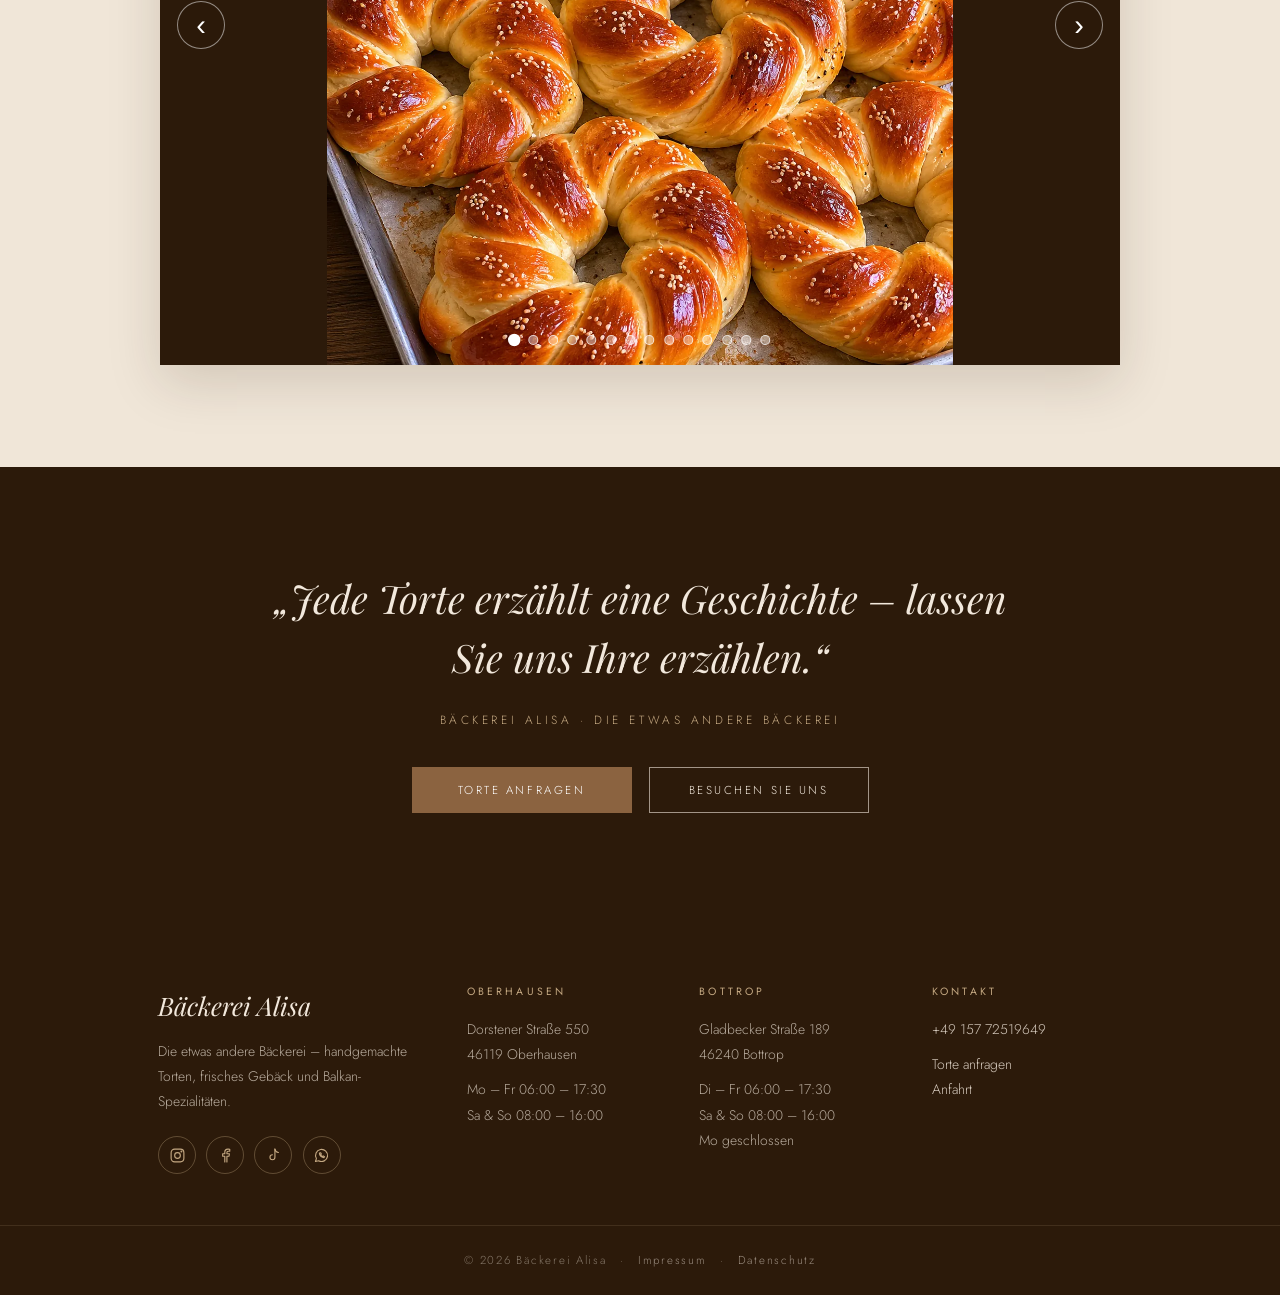
==== commit ea5f7f43: "Einheitliches Design für alle Seiten - Gemeinsames Design-System: Abschnitte, Überschriften, Etikett" ====
--- a/index.html
+++ b/index.html
@@ -22,7 +22,7 @@
     <link
         href="https://fonts.googleapis.com/css2?family=Playfair+Display:ital,wght@0,400;0,500;1,400;1,500&family=Jost:wght@300;400;500&display=swap"
         rel="stylesheet" />
-    <link rel="stylesheet" href="style.css?v=3" />
+    <link rel="stylesheet" href="style.css?v=4" />
     <style>
         .hero {
             position: relative;
@@ -59,7 +59,7 @@
 
         .hero-badge {
             display: inline-block;
-            font-size: .65rem;
+            font-size: .7rem;
             letter-spacing: .4em;
             text-transform: uppercase;
             color: var(--brown-mid);
@@ -70,7 +70,7 @@
 
         .hero-title {
             font-family: 'Playfair Display', serif;
-            font-size: clamp(3.5rem, 8vw, 6.5rem);
+            font-size: clamp(3.8rem, 9vw, 7.5rem);
             font-weight: 400;
             line-height: 1.0;
             letter-spacing: .02em;
@@ -84,9 +84,9 @@
 
         .hero-sub {
             font-family: 'Playfair Display', serif;
-            font-size: 1.15rem;
+            font-size: 1.3rem;
             font-style: italic;
-            color: rgba(255, 255, 255, .7);
+            color: rgba(255, 255, 255, .8);
             letter-spacing: .12em;
             margin-bottom: 2.5rem;
         }
@@ -110,95 +110,28 @@
             text-align: center;
         }
 
-        .home-story {
-            background: var(--bg2);
-        }
-
-        .story-text-wrap {
-            max-width: 720px;
-            margin: 0 auto;
-            padding: 5.5rem 2rem;
-            text-align: center;
-        }
-
-        .story-text-wrap .divider-line {
-            margin-left: auto;
-            margin-right: auto;
-        }
-
+        /* GESCHICHTE */
         .story-p {
-            font-size: .9rem;
+            font-size: 1.05rem;
             line-height: 2;
-            color: var(--text);
             opacity: .8;
-            margin-bottom: 1rem;
-        }
-
-        .shop-ss-section {
-            background: var(--bg);
-            padding-bottom: 4rem;
-        }
-
-        .shop-ss-section .ss-inner {
-            max-width: 1100px;
-            margin: 0 auto;
-        }
-
-        .quote-strip {
-            background: var(--brown-dark);
-            color: var(--brown-light);
-            text-align: center;
-            padding: 4rem 2rem;
-        }
-
-        .quote-strip blockquote {
-            font-family: 'Playfair Display', serif;
-            font-size: clamp(1.3rem, 3vw, 2rem);
-            font-style: italic;
-            font-weight: 400;
-            max-width: 700px;
-            margin: 0 auto;
-            line-height: 1.5;
-            opacity: .92;
-        }
-
-        .quote-strip cite {
-            display: block;
-            margin-top: 1.2rem;
-            font-size: .68rem;
-            letter-spacing: .3em;
-            text-transform: uppercase;
-            color: var(--brown-mid);
-            font-style: normal;
-        }
-
+            margin-bottom: 1.1rem;
+        }
 
         /* ANGEBOT */
-        .offer-section {
-            max-width: 1000px;
-            margin: 0 auto;
-            padding: 4.5rem 2rem 1rem;
-        }
-
-        .offer-head {
-            text-align: center;
-            margin-bottom: 2.5rem;
-        }
-
         .offer-grid {
             display: grid;
             grid-template-columns: repeat(3, 1fr);
-            gap: 1.5rem;
+            gap: 1.8rem;
+            max-width: 1040px;
+            margin: 0 auto;
         }
 
         .offer-card {
-            background: #fff;
-            border: 1px solid #e8d9c5;
             text-decoration: none;
             color: var(--text);
             display: flex;
             flex-direction: column;
-            box-shadow: 0 10px 30px rgba(44, 26, 10, .06);
             transition: transform .3s, box-shadow .3s;
         }
 
@@ -225,14 +158,15 @@
         }
 
         .offer-body {
-            padding: 1.2rem 1.3rem 1.4rem;
+            padding: 1.5rem 1.6rem 1.7rem;
             display: flex;
             flex-direction: column;
             flex: 1;
+            text-align: center;
         }
 
         .offer-tag {
-            font-size: .6rem;
+            font-size: .62rem;
             letter-spacing: .3em;
             text-transform: uppercase;
             color: var(--muted);
@@ -242,39 +176,54 @@
             font-family: 'Playfair Display', serif;
             font-style: italic;
             font-weight: 400;
-            font-size: 1.2rem;
+            font-size: 1.45rem;
             color: var(--brown-dark);
-            margin: .3rem 0 .5rem;
+            margin: .4rem 0 .7rem;
         }
 
         .offer-body p:not(.offer-tag) {
-            font-size: .8rem;
-            line-height: 1.7;
+            font-size: .92rem;
+            line-height: 1.8;
             opacity: .8;
             flex: 1;
         }
 
         .offer-link {
-            margin-top: .9rem;
-            font-size: .68rem;
+            margin-top: 1.2rem;
+            font-size: .7rem;
             letter-spacing: .2em;
             text-transform: uppercase;
             color: var(--brown);
         }
 
+        /* ZITAT */
+        .quote {
+            font-family: 'Playfair Display', serif;
+            font-size: clamp(1.5rem, 3.2vw, 2.3rem);
+            font-style: italic;
+            font-weight: 400;
+            line-height: 1.5;
+            color: var(--brown-light);
+        }
+
+        .quote-cite {
+            display: block;
+            margin-top: 1.4rem;
+            font-size: .7rem;
+            letter-spacing: .3em;
+            text-transform: uppercase;
+            color: var(--brown-mid);
+            font-style: normal;
+        }
+
         @media(max-width:860px) {
             .offer-grid {
                 grid-template-columns: 1fr;
-                max-width: 400px;
-                margin: 0 auto;
+                max-width: 420px;
             }
         }
 
         @media(max-width:720px) {
-            .offer-section {
-                padding: 3.5rem 1.5rem 0;
-            }
-
             .hero-badge {
                 letter-spacing: .3em;
                 line-height: 2;
@@ -297,12 +246,8 @@
 
             .hero-cta .btn {
                 width: 100%;
-                max-width: 270px;
+                max-width: 280px;
                 min-width: 0;
-            }
-
-            .story-text-wrap {
-                padding: 3rem 1.5rem;
             }
         }
     </style>
@@ -452,11 +397,13 @@
         </div>
     </div>
 
-    <div class="home-story">
-        <div class="story-text-wrap">
-            <p class="section-label">Unsere Geschichte</p>
-            <h2 class="section-title">Backen mit <em>Herz & Seele</em></h2>
-            <div class="divider-line"></div>
+    <section class="section section--alt">
+        <div class="container--narrow" style="text-align:center;">
+            <div class="section-head" style="margin-bottom:2rem;">
+                <p class="section-label">Unsere Geschichte</p>
+                <h2 class="section-title">Backen mit <em>Herz & Seele</em></h2>
+                <div class="divider-line"></div>
+            </div>
             <p class="story-p">Was einst als kleine Leidenschaft in der eigenen Küche begann, ist heute ein
                 familiärer Handwerksbetrieb, der für seine außergewöhnlichen Torten bekannt ist. Als
                 Familienbetrieb legen wir besonderen Wert auf persönliche Beratung, Herzlichkeit und Qualität,
@@ -464,19 +411,21 @@
             <p class="story-p">Jede Torte wird mit größter Sorgfalt und ausschließlich aus hochwertigen Zutaten
                 gefertigt. Kein Stück gleicht dem anderen, denn jede Bestellung ist so einzigartig wie der
                 Anlass selbst.</p>
-            <div style="margin-top:1.5rem;">
+            <div class="cta-buttons">
                 <a class="btn btn-outline-dark" href="showroom.html">Unsere Kreationen ansehen</a>
             </div>
         </div>
-    </div>
-
-    <div class="offer-section">
-        <div class="offer-head">
-            <p class="section-label">Was wir für Sie machen</p>
-            <h2 class="section-title">Unser <em>Angebot</em></h2>
-        </div>
+    </section>
+
+    <section class="section">
+        <div class="container">
+            <div class="section-head">
+                <p class="section-label">Was wir für Sie machen</p>
+                <h2 class="section-title">Unser <em>Angebot</em></h2>
+                <p class="section-intro">Herzhaft, süß oder für den großen Anlass – bei uns bekommen Sie alles aus einer Hand.</p>
+            </div>
         <div class="offer-grid">
-            <a class="offer-card" href="speisekarte.html">
+            <a class="offer-card card" href="speisekarte.html">
                 <div class="offer-img"><img src="Fotos/essen/cevapcici.webp" alt="Balkan-Spezialitäten" loading="lazy" decoding="async" /></div>
                 <div class="offer-body">
                     <p class="offer-tag">Küche</p>
@@ -485,7 +434,7 @@
                     <span class="offer-link">Zur Speisekarte →</span>
                 </div>
             </a>
-            <a class="offer-card" href="showroom.html">
+            <a class="offer-card card" href="showroom.html">
                 <div class="offer-img"><img style="object-position:center 35%;" src="Fotos/showroom/torte8.webp" alt="Torten nach Wunsch" loading="lazy" decoding="async" /></div>
                 <div class="offer-body">
                     <p class="offer-tag">Torten</p>
@@ -494,7 +443,7 @@
                     <span class="offer-link">Showroom ansehen →</span>
                 </div>
             </a>
-            <a class="offer-card" href="events.html">
+            <a class="offer-card card" href="events.html">
                 <div class="offer-img"><img src="Fotos/events/events3.webp" alt="Für Ihr Event" loading="lazy" decoding="async" /></div>
                 <div class="offer-body">
                     <p class="offer-tag">Catering</p>
@@ -504,128 +453,51 @@
                 </div>
             </a>
         </div>
-    </div>
-
-    <div style="text-align:center;padding:3.5rem 4rem 2rem;">
-        <p class="section-label">Täglich frisch bei uns</p>
-        <h2 class="section-title" style="text-align:center;">Immer in unserem <em>Laden</em></h2>
-        <p style="font-size:.9rem;line-height:2;opacity:.75;max-width:620px;margin:1rem auto 0;">
-            Von liebevoll belegten Brötchen, feinem Gebäck und hausgemachtem Kuchen bis hin zu
-            authentischen Balkanspezialitäten, bei uns erwartet Sie täglich frischer Burek mit
-            verschiedensten Füllungen, herzhafte warme Gerichte und vieles mehr.
-        </p>
-    </div>
-    <div class="ss-inner">
-        <style>
-            .shop-slide-wrap {
-                position: relative;
-                overflow: hidden;
-                max-width: 900px;
-                margin: 0 auto;
-            }
-
-            .shop-slide-track {
-                display: flex;
-                transition: transform .6s cubic-bezier(.4, 0, .2, 1);
-            }
-
-            .shop-slide {
-                min-width: 100%;
-                height: 680px;
-                object-fit: contain;
-                display: block;
-                background: var(--brown-deep);
-            }
-
-            @media(max-width:720px) {
-                .shop-slide {
-                    height: 460px;
-                }
-            }
-
-            .shop-dots-dots {
-                position: absolute;
-                bottom: 1.2rem;
-                left: 50%;
-                transform: translateX(-50%);
-                display: flex;
-                gap: .6rem;
-                z-index: 10;
-            }
-
-            .shop-dots-dot {
-                width: 11px;
-                height: 11px;
-                border-radius: 50%;
-                background: rgba(255, 255, 255, .45);
-                cursor: pointer;
-                transition: background .2s, transform .2s;
-                border: 2px solid rgba(255, 255, 255, .6);
-                padding: 0;
-            }
-
-            .shop-dots-dot.active {
-                background: #fff;
-                transform: scale(1.25);
-            }
-        </style>
-        <div class="shop-slide-wrap">
-            <div class="shop-slide-track">
-
-
-                <img src="Fotos/laden/laden4.webp" decoding="async" alt="" class="shop-slide" />
-                <img src="Fotos/laden/laden6.webp" loading="lazy" decoding="async" alt="" class="shop-slide" />
-                <img src="Fotos/laden/laden7.webp" loading="lazy" decoding="async" alt="" class="shop-slide" />
-                <img src="Fotos/laden/laden10.webp" loading="lazy" decoding="async" alt="" class="shop-slide" />
-                <img src="Fotos/laden/laden11.webp" loading="lazy" decoding="async" alt="" class="shop-slide" />
-                <img src="Fotos/laden/laden14.webp" loading="lazy" decoding="async" alt="" class="shop-slide" />
-                <img src="Fotos/laden/laden15.webp" loading="lazy" decoding="async" alt="" class="shop-slide" />
-                <img src="Fotos/laden/laden16.webp" loading="lazy" decoding="async" alt="" class="shop-slide" />
-                <img src="Fotos/laden/laden17.webp" loading="lazy" decoding="async" alt="" class="shop-slide" />
-                <img src="Fotos/laden/laden20.webp" loading="lazy" decoding="async" alt="" class="shop-slide" />
-                <img src="Fotos/laden/laden21.webp" loading="lazy" decoding="async" alt="" class="shop-slide" />
-                <img src="Fotos/laden/laden22.webp" loading="lazy" decoding="async" alt="" class="shop-slide" />
-                <img src="Fotos/laden/laden23.webp" loading="lazy" decoding="async" alt="" class="shop-slide" />
-                <img src="Fotos/laden/laden24.webp" loading="lazy" decoding="async" alt="" class="shop-slide" />
-
-
-            </div>
-            <div class="shop-dots-dots" id="shop-dots"></div>
-        </div>
-        <script>
-            (function () {
-                const captions = ['', '', '', ''];
-                const slides = document.querySelectorAll('.shop-slide');
-                const dotsWrap = document.getElementById('shop-dots');
-                let cur = 0;
-                if (slides[1]) slides[1].loading = 'eager';
-                slides.forEach((_, i) => {
-                    const d = document.createElement('button');
-                    d.className = 'shop-dots-dot' + (i === 0 ? ' active' : '');
-                    d.setAttribute('aria-label', 'Bild ' + (i + 1));
-                    d.onclick = () => go(i);
-                    dotsWrap.appendChild(d);
-                });
-                function go(n) {
-                    dotsWrap.children[cur].classList.remove('active');
-                    cur = (n + slides.length) % slides.length;
-                    document.querySelector('.shop-slide-track').style.transform = `translateX(-${cur * 100}%)`;
-                    dotsWrap.children[cur].classList.add('active');
-                    slides[(cur + 1) % slides.length].loading = 'eager';
-
-                }
-                setInterval(() => go(cur + 1), 4500);
-            })();
-        </script>
-    </div>
-    </div>
-
-    <div style="height:3rem;background:var(--bg);"></div>
-
-    <div class="quote-strip">
-        <blockquote>„Jede Torte erzählt eine Geschichte, lassen Sie uns Ihre erzählen."</blockquote>
-        <cite>Bäckerei Alisa · Die etwas andere Bäckerei</cite>
-    </div>
+        </div>
+    </section>
+
+    <section class="section section--alt">
+        <div class="container">
+            <div class="section-head">
+                <p class="section-label">Täglich frisch bei uns</p>
+                <h2 class="section-title">Immer in unserem <em>Laden</em></h2>
+                <p class="section-intro">Von liebevoll belegten Brötchen, feinem Gebäck und hausgemachtem Kuchen bis hin zu
+                    authentischen Balkanspezialitäten – bei uns erwartet Sie täglich frischer Burek mit
+                    verschiedensten Füllungen, herzhafte warme Gerichte und vieles mehr.</p>
+            </div>
+            <div class="slider" data-interval="4500">
+                <div class="slider-track">
+                <img src="Fotos/laden/laden4.webp" decoding="async" alt="Bäckerei Alisa – im Laden" />
+                <img src="Fotos/laden/laden6.webp" loading="lazy" decoding="async" alt="Bäckerei Alisa – im Laden" />
+                <img src="Fotos/laden/laden7.webp" loading="lazy" decoding="async" alt="Bäckerei Alisa – im Laden" />
+                <img src="Fotos/laden/laden10.webp" loading="lazy" decoding="async" alt="Bäckerei Alisa – im Laden" />
+                <img src="Fotos/laden/laden11.webp" loading="lazy" decoding="async" alt="Bäckerei Alisa – im Laden" />
+                <img src="Fotos/laden/laden14.webp" loading="lazy" decoding="async" alt="Bäckerei Alisa – im Laden" />
+                <img src="Fotos/laden/laden15.webp" loading="lazy" decoding="async" alt="Bäckerei Alisa – im Laden" />
+                <img src="Fotos/laden/laden16.webp" loading="lazy" decoding="async" alt="Bäckerei Alisa – im Laden" />
+                <img src="Fotos/laden/laden17.webp" loading="lazy" decoding="async" alt="Bäckerei Alisa – im Laden" />
+                <img src="Fotos/laden/laden20.webp" loading="lazy" decoding="async" alt="Bäckerei Alisa – im Laden" />
+                <img src="Fotos/laden/laden21.webp" loading="lazy" decoding="async" alt="Bäckerei Alisa – im Laden" />
+                <img src="Fotos/laden/laden22.webp" loading="lazy" decoding="async" alt="Bäckerei Alisa – im Laden" />
+                <img src="Fotos/laden/laden23.webp" loading="lazy" decoding="async" alt="Bäckerei Alisa – im Laden" />
+                <img src="Fotos/laden/laden24.webp" loading="lazy" decoding="async" alt="Bäckerei Alisa – im Laden" />
+                </div>
+            </div>
+        </div>
+    </section>
+
+    <section class="section section--dark cta">
+        <div class="container--narrow">
+            <blockquote class="quote">„Jede Torte erzählt eine Geschichte – lassen Sie uns Ihre erzählen.“</blockquote>
+            <cite class="quote-cite">Bäckerei Alisa · Die etwas andere Bäckerei</cite>
+            <div class="cta-buttons">
+                <a class="btn btn-fill" href="bestellen.html">Torte anfragen</a>
+                <a class="btn btn-outline-dark" href="kontakt.html">Besuchen Sie uns</a>
+            </div>
+        </div>
+    </section>
+
+    <script src="slider.js"></script>
 
     <footer class="site-footer">
         <div class="footer-inner">
--- a/style.css
+++ b/style.css
@@ -5,6 +5,8 @@
 }
 
 :root {
+    --nav-h: 135px;
+    --line: #e8d9c5;
     --brown-light: #F2E8DC;
     --brown-mid: #C4A882;
     --brown: #8B6340;
@@ -18,6 +20,7 @@
 
 html {
     scroll-behavior: smooth;
+    font-size: 17px;
 }
 
 body {
@@ -25,6 +28,11 @@
     color: var(--text);
     font-family: 'Jost', sans-serif;
     font-weight: 300;
+    line-height: 1.6;
+}
+
+img {
+    max-width: 100%;
 }
 
 /* NAV */
@@ -215,14 +223,17 @@
 
 /* PAGE HERO STRIP (inner pages) */
 .page-hero-strip {
-    height: 280px;
+    height: 360px;
+    margin-top: var(--nav-h) !important;
     background: linear-gradient(135deg, #3b2010, #8B5E2F);
     background-image: linear-gradient(to top, rgba(28, 16, 6, .75), rgba(28, 16, 6, .25)), var(--hero-img, linear-gradient(135deg, #3b2010, #8B5E2F));
     background-size: cover;
     background-position: center;
     display: flex;
-    align-items: flex-end;
-    padding: 2.5rem 4rem;
+    align-items: center;
+    justify-content: center;
+    text-align: center;
+    padding: 2.5rem 1.5rem;
     position: relative;
     overflow: hidden;
 }
@@ -247,6 +258,15 @@
 .page-hero-strip-text .section-title {
     color: #fff;
     margin-bottom: 0;
+    font-size: clamp(2.2rem, 5vw, 3.4rem);
+}
+
+.page-hero-strip-text .hero-strip-sub {
+    margin-top: 1rem;
+    color: rgba(255, 255, 255, .8);
+    font-family: 'Playfair Display', serif;
+    font-style: italic;
+    font-size: 1.05rem;
 }
 
 .page-hero-strip-text .section-title em {
@@ -444,4 +464,388 @@
     .page-hero-strip {
         padding: 2rem 1.5rem;
     }
-}+}
+/* =========================================================
+   DESIGN-SYSTEM – gemeinsame Bausteine für alle Seiten
+   ========================================================= */
+.section {
+    padding: 6rem 2rem;
+}
+
+.section--alt {
+    background: var(--bg2);
+}
+
+.section--dark {
+    background: var(--brown-deep);
+    color: var(--brown-light);
+}
+
+.section--dark .section-label {
+    color: var(--brown-mid);
+}
+
+.section--dark .section-title {
+    color: var(--brown-light);
+}
+
+.section--dark .section-title em {
+    color: var(--brown-mid);
+}
+
+.section--dark .section-intro {
+    color: var(--brown-light);
+}
+
+.section--tight-top {
+    padding-top: 0;
+}
+
+.container {
+    max-width: 1100px;
+    margin: 0 auto;
+}
+
+.container--narrow {
+    max-width: 760px;
+    margin: 0 auto;
+}
+
+.section-head {
+    text-align: center;
+    max-width: 680px;
+    margin: 0 auto 3.2rem;
+}
+
+.section-head .section-title {
+    margin-bottom: 0;
+}
+
+.section-head .divider-line {
+    margin: 1.4rem auto;
+}
+
+.section-intro {
+    font-size: 1rem;
+    line-height: 1.9;
+    color: var(--text);
+    opacity: .78;
+}
+
+.section-head .section-title + .section-intro {
+    margin-top: 1.2rem;
+}
+
+/* Etiketten (Sorten, Anlässe, Kategorien) */
+.tags {
+    display: flex;
+    flex-wrap: wrap;
+    justify-content: center;
+    gap: .7rem;
+}
+
+.tag {
+    display: inline-flex;
+    align-items: center;
+    gap: .55rem;
+    padding: .65rem 1.3rem;
+    border: 1px solid var(--brown-mid);
+    border-radius: 999px;
+    font-size: .78rem;
+    letter-spacing: .08em;
+    color: var(--brown-dark);
+    background: #fff;
+    text-decoration: none;
+    transition: background .25s, border-color .25s, color .25s;
+}
+
+.tag::before {
+    content: '';
+    width: 6px;
+    height: 6px;
+    border-radius: 50%;
+    background: var(--brown-mid);
+}
+
+a.tag:hover {
+    background: var(--brown);
+    border-color: var(--brown);
+    color: #fff;
+}
+
+.tag--gold {
+    background: var(--brown-mid);
+    border-color: var(--brown-mid);
+    color: var(--brown-deep);
+}
+
+.tag--gold::before {
+    background: var(--brown-deep);
+}
+
+.section--dark .tag {
+    background: transparent;
+    border-color: rgba(196, 168, 130, .4);
+    color: var(--brown-light);
+}
+
+.section--dark .tag--gold {
+    background: var(--brown-mid);
+    border-color: var(--brown-mid);
+    color: var(--brown-deep);
+}
+
+/* Karten */
+.card {
+    background: #fff;
+    border: 1px solid var(--line);
+    box-shadow: 0 10px 30px rgba(44, 26, 10, .06);
+}
+
+/* Aufruf-Bereich (CTA) */
+.cta {
+    text-align: center;
+}
+
+.cta-buttons {
+    display: flex;
+    gap: 1rem;
+    justify-content: center;
+    flex-wrap: wrap;
+    margin-top: 2.2rem;
+}
+
+.cta-buttons .btn {
+    min-width: 220px;
+    text-align: center;
+}
+
+.section--dark .btn-outline-dark {
+    border-color: rgba(242, 232, 220, .6);
+    color: var(--brown-light);
+}
+
+.section--dark .btn-outline-dark:hover {
+    background: var(--brown-light);
+    color: var(--brown-deep);
+}
+
+/* Foto-Raster */
+.photo-grid {
+    display: grid;
+    grid-template-columns: repeat(3, 1fr);
+    gap: 1.2rem;
+}
+
+.photo-grid img {
+    width: 100%;
+    height: auto;
+    aspect-ratio: 3 / 4;
+    object-fit: cover;
+    display: block;
+    transition: transform .5s, box-shadow .5s;
+}
+
+.photo-grid img:hover {
+    transform: scale(1.02);
+    box-shadow: 0 16px 36px rgba(44, 26, 10, .18);
+}
+
+@media (max-width: 860px) {
+    .photo-grid {
+        grid-template-columns: repeat(2, 1fr);
+    }
+}
+
+@media (max-width: 720px) {
+    html {
+        font-size: 16px;
+    }
+
+    :root {
+        --nav-h: 127px;
+    }
+
+    .section {
+        padding: 4.2rem 1.4rem;
+    }
+
+    .section--tight-top {
+        padding-top: 0;
+    }
+
+    .section-head {
+        margin-bottom: 2.4rem;
+    }
+
+    .page-hero-strip {
+        height: 260px;
+    }
+
+    .photo-grid {
+        gap: .7rem;
+    }
+
+    .cta-buttons .btn {
+        width: 100%;
+        max-width: 300px;
+        min-width: 0;
+    }
+}
+
+/* Diashow */
+.slider {
+    position: relative;
+    overflow: hidden;
+    max-width: 960px;
+    margin: 0 auto;
+    background: var(--brown-deep);
+    box-shadow: 0 18px 50px rgba(44, 26, 10, .15);
+}
+
+.slider-track {
+    display: flex;
+    transition: transform .6s cubic-bezier(.4, 0, .2, 1);
+}
+
+.slider-track img {
+    min-width: 100%;
+    height: 680px;
+    object-fit: contain;
+    display: block;
+}
+
+.slider-dots {
+    position: absolute;
+    bottom: 1.2rem;
+    left: 50%;
+    transform: translateX(-50%);
+    display: flex;
+    gap: .55rem;
+    z-index: 10;
+}
+
+.slider-dot {
+    width: 10px;
+    height: 10px;
+    border-radius: 50%;
+    background: rgba(255, 255, 255, .4);
+    border: 1px solid rgba(255, 255, 255, .7);
+    padding: 0;
+    cursor: pointer;
+    transition: background .2s, transform .2s;
+}
+
+.slider-dot.active {
+    background: #fff;
+    transform: scale(1.25);
+}
+
+.slider-arrow {
+    position: absolute;
+    top: 50%;
+    transform: translateY(-50%);
+    z-index: 10;
+    width: 48px;
+    height: 48px;
+    border-radius: 50%;
+    border: 1px solid rgba(255, 255, 255, .5);
+    background: rgba(44, 26, 10, .45);
+    color: #fff;
+    font-size: 1.7rem;
+    line-height: 1;
+    cursor: pointer;
+    transition: background .2s;
+}
+
+.slider-arrow:hover {
+    background: rgba(44, 26, 10, .85);
+}
+
+.slider-prev {
+    left: 1rem;
+}
+
+.slider-next {
+    right: 1rem;
+}
+
+@media (max-width: 720px) {
+    .slider-track img {
+        height: 460px;
+    }
+
+    .slider-arrow {
+        width: 40px;
+        height: 40px;
+        font-size: 1.4rem;
+    }
+
+    .slider-prev {
+        left: .5rem;
+    }
+
+    .slider-next {
+        right: .5rem;
+    }
+}
+
+.photo-grid--4 {
+    grid-template-columns: repeat(4, 1fr);
+}
+
+@media (max-width: 860px) {
+    .photo-grid--4 {
+        grid-template-columns: repeat(2, 1fr);
+    }
+}
+
+/* Schritte (1 – 2 – 3) */
+.steps {
+    display: grid;
+    grid-template-columns: repeat(3, 1fr);
+    gap: 1.6rem;
+}
+
+.step {
+    padding: 2.2rem 1.8rem;
+    text-align: center;
+}
+
+.step-num {
+    width: 46px;
+    height: 46px;
+    margin: 0 auto 1.1rem;
+    border-radius: 50%;
+    border: 1px solid var(--brown-mid);
+    display: flex;
+    align-items: center;
+    justify-content: center;
+    font-family: 'Playfair Display', serif;
+    font-style: italic;
+    font-size: 1.2rem;
+    color: var(--brown);
+}
+
+.step h3 {
+    font-family: 'Playfair Display', serif;
+    font-weight: 400;
+    font-style: italic;
+    font-size: 1.3rem;
+    color: var(--brown-dark);
+    margin-bottom: .6rem;
+}
+
+.step p {
+    font-size: .92rem;
+    line-height: 1.8;
+    opacity: .78;
+}
+
+@media (max-width: 860px) {
+    .steps {
+        grid-template-columns: 1fr;
+        max-width: 460px;
+        margin: 0 auto;
+    }
+}
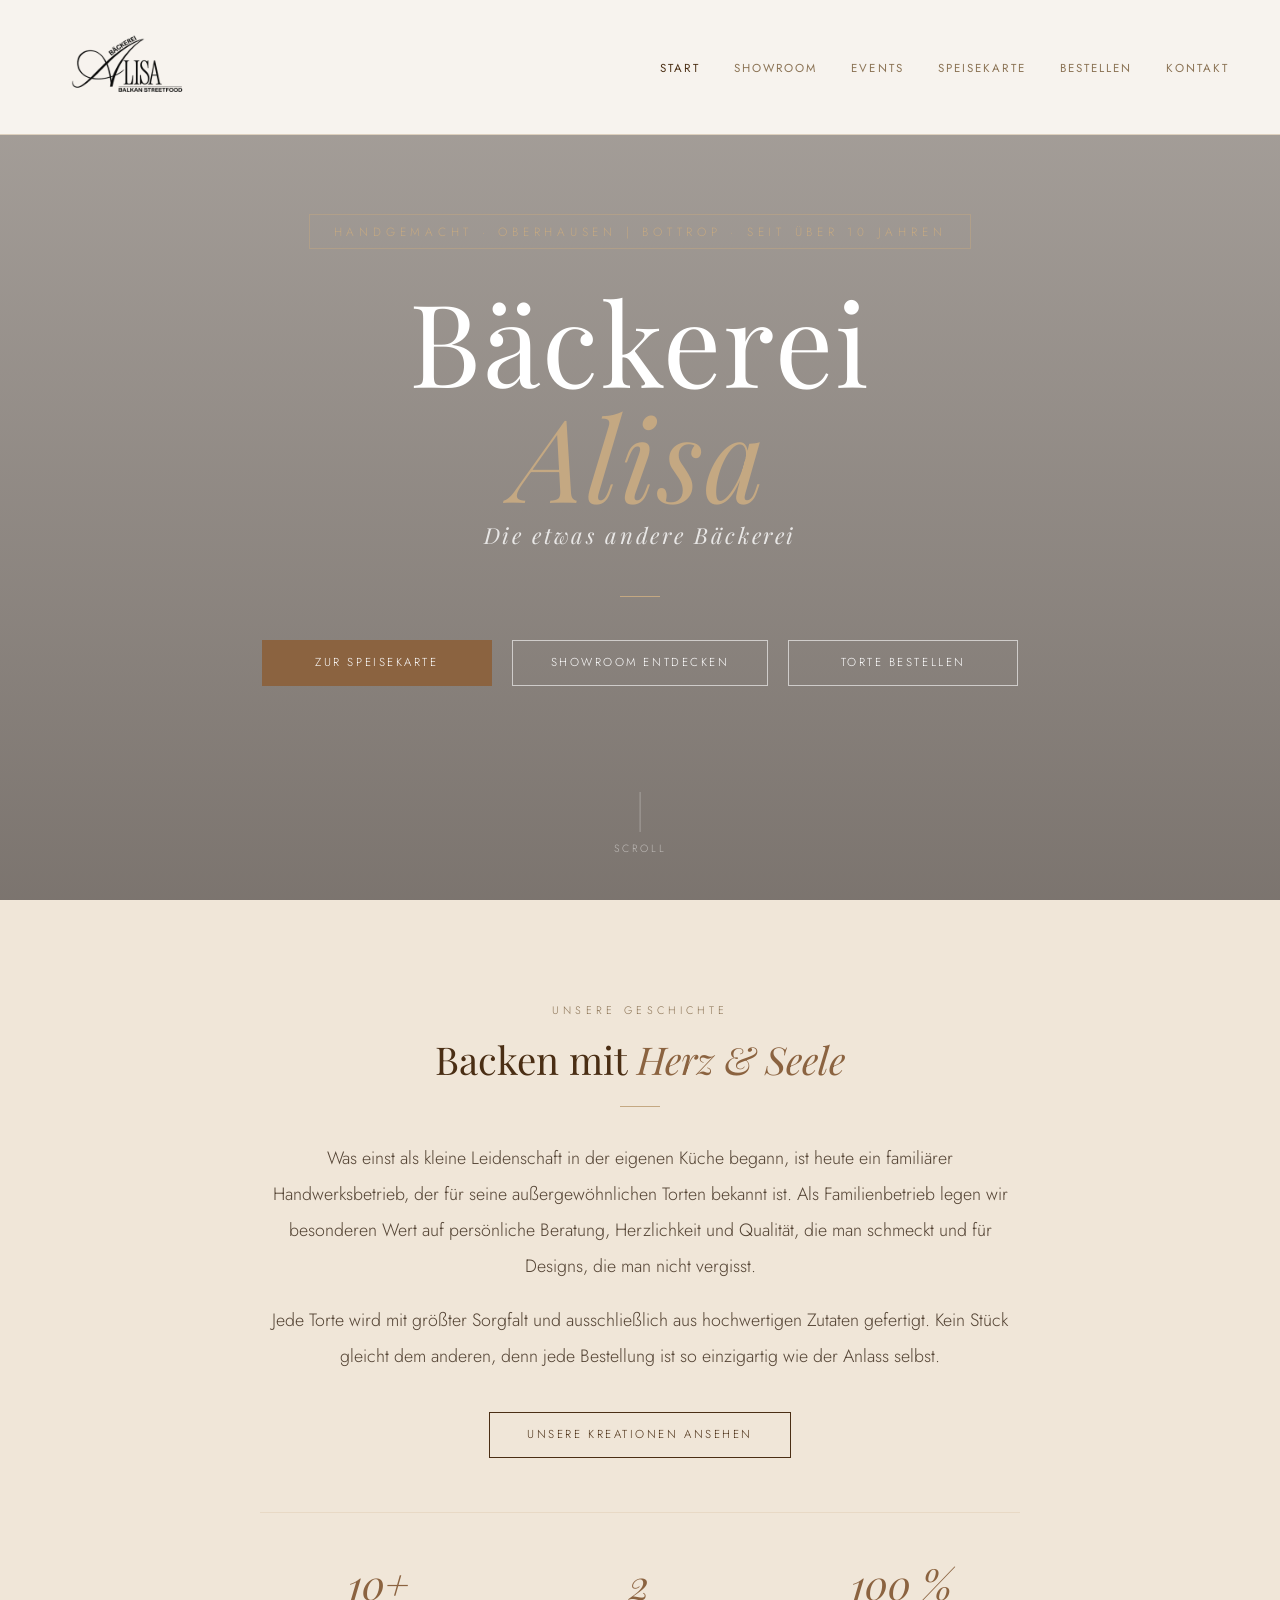
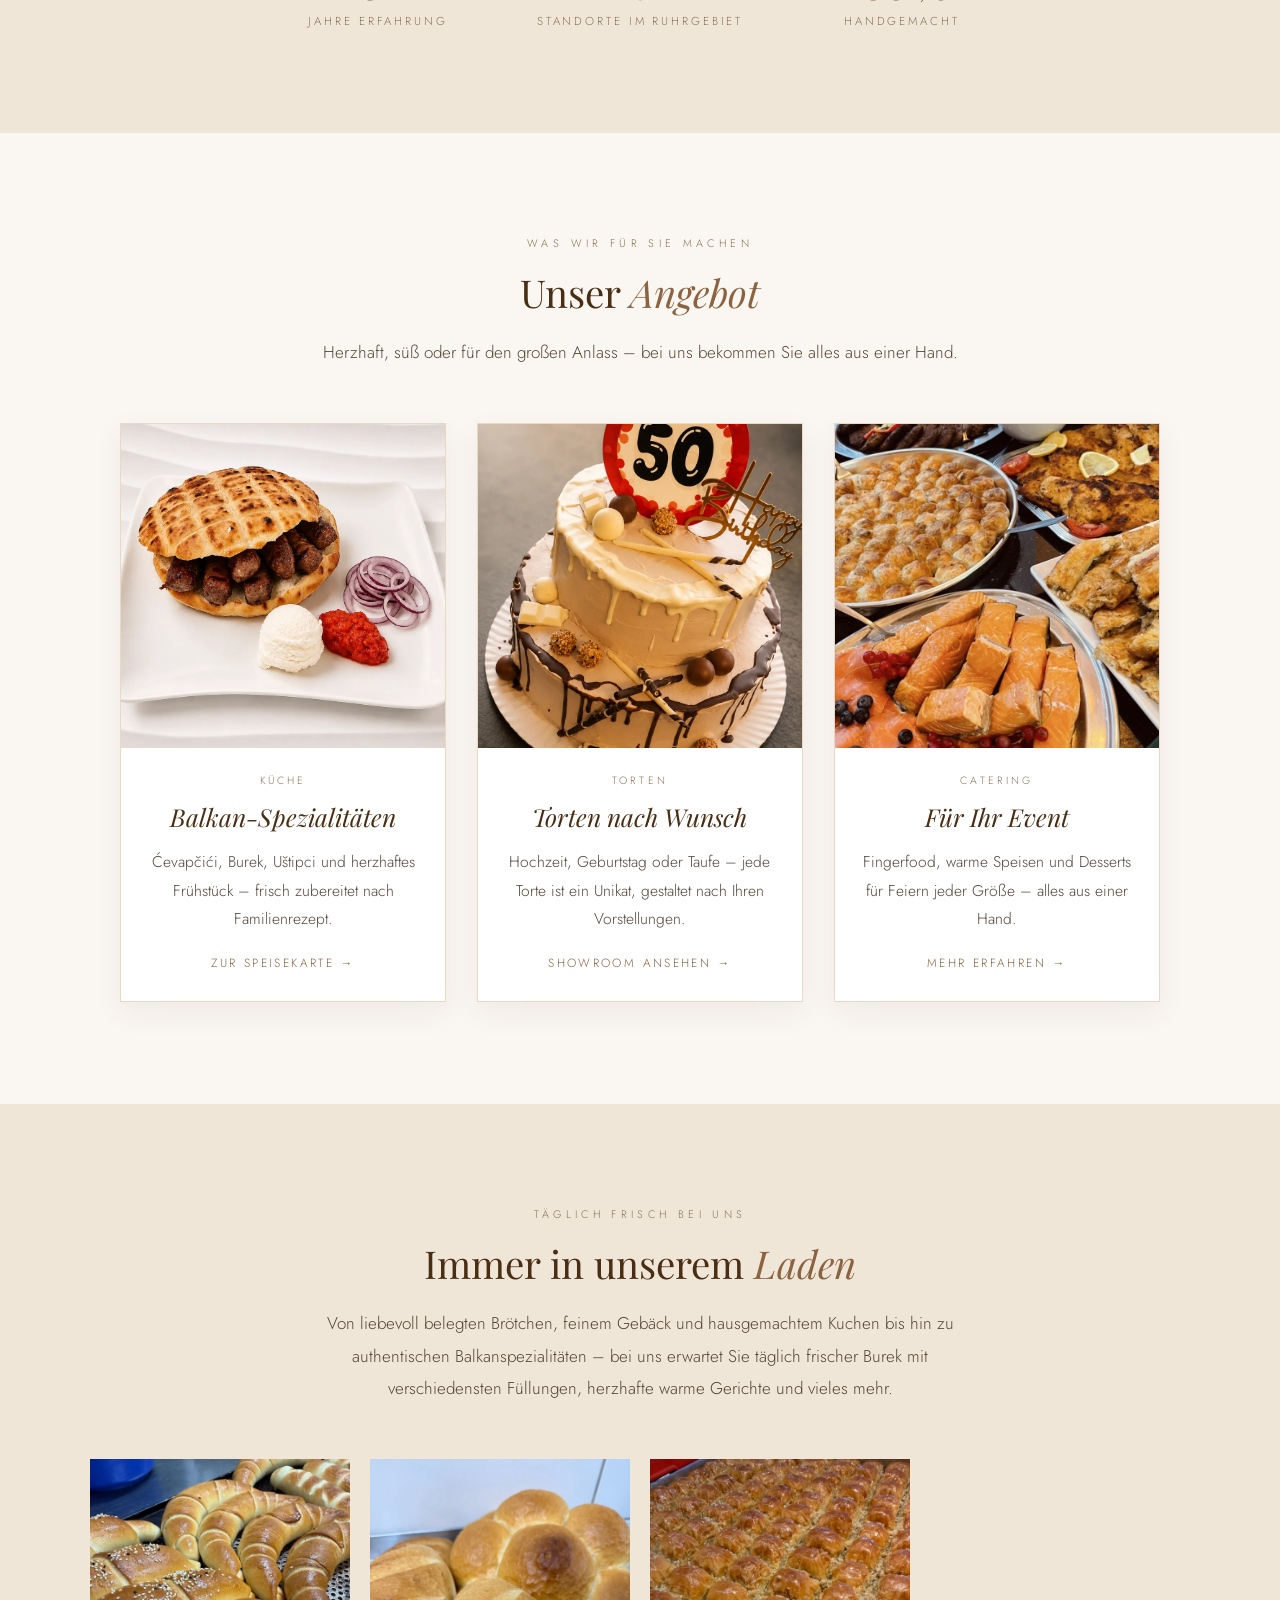
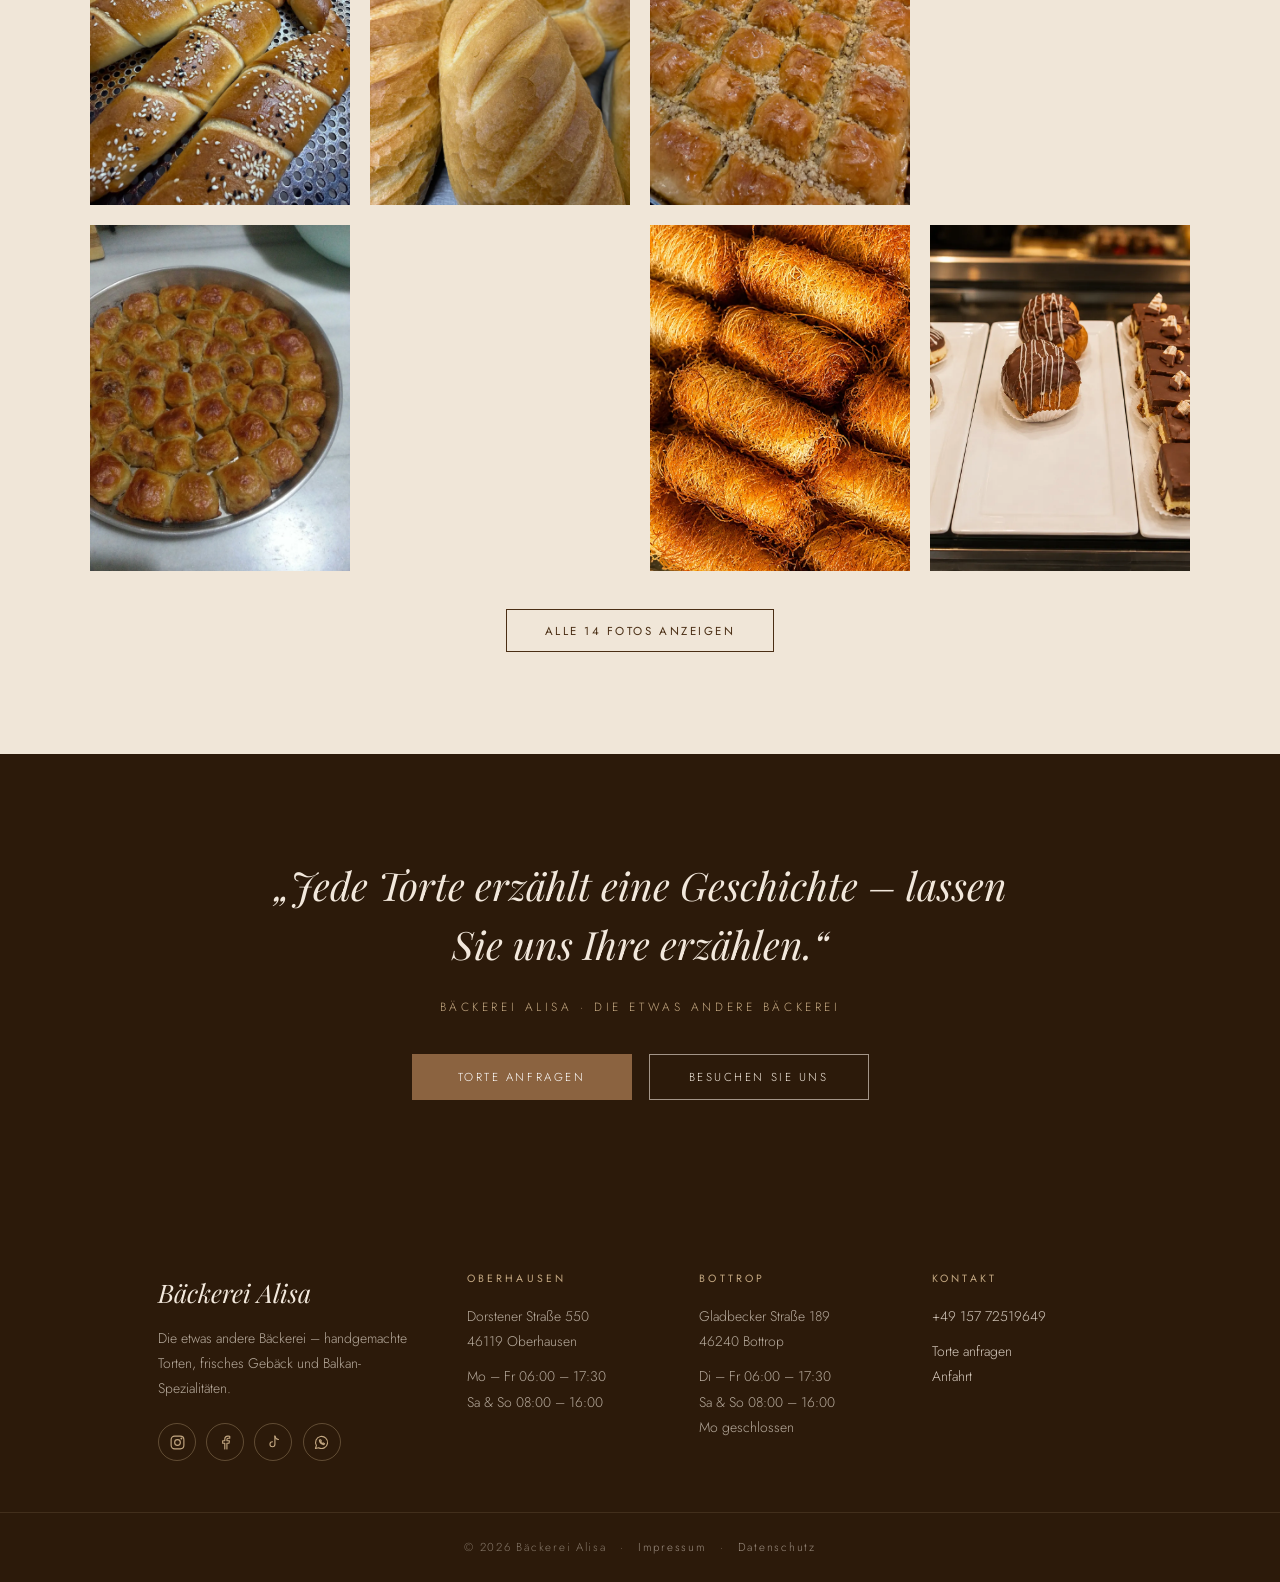
==== commit 9d3e0ab5: "Startseite und Showroom: Foto-Raster mit Vergrößerung statt Diashow - Showroom: 9 Torten im 3er-Rast" ====
--- a/index.html
+++ b/index.html
@@ -22,7 +22,7 @@
     <link
         href="https://fonts.googleapis.com/css2?family=Playfair+Display:ital,wght@0,400;0,500;1,400;1,500&family=Jost:wght@300;400;500&display=swap"
         rel="stylesheet" />
-    <link rel="stylesheet" href="style.css?v=4" />
+    <link rel="stylesheet" href="style.css?v=5" />
     <style>
         .hero {
             position: relative;
@@ -414,6 +414,20 @@
             <div class="cta-buttons">
                 <a class="btn btn-outline-dark" href="showroom.html">Unsere Kreationen ansehen</a>
             </div>
+            <div class="highlights">
+                <div>
+                    <p class="highlight-num">10+</p>
+                    <p class="highlight-text">Jahre Erfahrung</p>
+                </div>
+                <div>
+                    <p class="highlight-num">2</p>
+                    <p class="highlight-text">Standorte im Ruhrgebiet</p>
+                </div>
+                <div>
+                    <p class="highlight-num">100 %</p>
+                    <p class="highlight-text">Handgemacht</p>
+                </div>
+            </div>
         </div>
     </section>
 
@@ -465,23 +479,24 @@
                     authentischen Balkanspezialitäten – bei uns erwartet Sie täglich frischer Burek mit
                     verschiedensten Füllungen, herzhafte warme Gerichte und vieles mehr.</p>
             </div>
-            <div class="slider" data-interval="4500">
-                <div class="slider-track">
-                <img src="Fotos/laden/laden4.webp" decoding="async" alt="Bäckerei Alisa – im Laden" />
-                <img src="Fotos/laden/laden6.webp" loading="lazy" decoding="async" alt="Bäckerei Alisa – im Laden" />
-                <img src="Fotos/laden/laden7.webp" loading="lazy" decoding="async" alt="Bäckerei Alisa – im Laden" />
-                <img src="Fotos/laden/laden10.webp" loading="lazy" decoding="async" alt="Bäckerei Alisa – im Laden" />
-                <img src="Fotos/laden/laden11.webp" loading="lazy" decoding="async" alt="Bäckerei Alisa – im Laden" />
-                <img src="Fotos/laden/laden14.webp" loading="lazy" decoding="async" alt="Bäckerei Alisa – im Laden" />
-                <img src="Fotos/laden/laden15.webp" loading="lazy" decoding="async" alt="Bäckerei Alisa – im Laden" />
-                <img src="Fotos/laden/laden16.webp" loading="lazy" decoding="async" alt="Bäckerei Alisa – im Laden" />
-                <img src="Fotos/laden/laden17.webp" loading="lazy" decoding="async" alt="Bäckerei Alisa – im Laden" />
-                <img src="Fotos/laden/laden20.webp" loading="lazy" decoding="async" alt="Bäckerei Alisa – im Laden" />
-                <img src="Fotos/laden/laden21.webp" loading="lazy" decoding="async" alt="Bäckerei Alisa – im Laden" />
-                <img src="Fotos/laden/laden22.webp" loading="lazy" decoding="async" alt="Bäckerei Alisa – im Laden" />
-                <img src="Fotos/laden/laden23.webp" loading="lazy" decoding="async" alt="Bäckerei Alisa – im Laden" />
-                <img src="Fotos/laden/laden24.webp" loading="lazy" decoding="async" alt="Bäckerei Alisa – im Laden" />
-                </div>
+            <div class="photo-grid photo-grid--4" id="laden-grid">
+                <img src="Fotos/laden/laden20.webp" loading="lazy" decoding="async" alt="Bäckerei Alisa – frisch im Laden" />
+                <img src="Fotos/laden/laden21.webp" loading="lazy" decoding="async" alt="Bäckerei Alisa – frisch im Laden" />
+                <img src="Fotos/laden/laden22.webp" loading="lazy" decoding="async" alt="Bäckerei Alisa – frisch im Laden" />
+                <img src="Fotos/laden/laden23.webp" loading="lazy" decoding="async" alt="Bäckerei Alisa – frisch im Laden" />
+                <img src="Fotos/laden/laden24.webp" loading="lazy" decoding="async" alt="Bäckerei Alisa – frisch im Laden" />
+                <img src="Fotos/laden/laden4.webp" loading="lazy" decoding="async" alt="Bäckerei Alisa – frisch im Laden" />
+                <img src="Fotos/laden/laden6.webp" loading="lazy" decoding="async" alt="Bäckerei Alisa – frisch im Laden" />
+                <img src="Fotos/laden/laden7.webp" loading="lazy" decoding="async" alt="Bäckerei Alisa – frisch im Laden" />
+                <img src="Fotos/laden/laden10.webp" class="is-extra" loading="lazy" decoding="async" alt="Bäckerei Alisa – frisch im Laden" />
+                <img src="Fotos/laden/laden11.webp" class="is-extra" loading="lazy" decoding="async" alt="Bäckerei Alisa – frisch im Laden" />
+                <img src="Fotos/laden/laden14.webp" class="is-extra" loading="lazy" decoding="async" alt="Bäckerei Alisa – frisch im Laden" />
+                <img src="Fotos/laden/laden15.webp" class="is-extra" loading="lazy" decoding="async" alt="Bäckerei Alisa – frisch im Laden" />
+                <img src="Fotos/laden/laden16.webp" class="is-extra" loading="lazy" decoding="async" alt="Bäckerei Alisa – frisch im Laden" />
+                <img src="Fotos/laden/laden17.webp" class="is-extra" loading="lazy" decoding="async" alt="Bäckerei Alisa – frisch im Laden" />
+            </div>
+            <div class="cta-buttons">
+                <button class="btn btn-outline-dark" data-show-more="laden-grid">Alle 14 Fotos anzeigen</button>
             </div>
         </div>
     </section>
@@ -497,7 +512,7 @@
         </div>
     </section>
 
-    <script src="slider.js"></script>
+    <script src="lightbox.js"></script>
 
     <footer class="site-footer">
         <div class="footer-inner">
--- a/style.css
+++ b/style.css
@@ -693,102 +693,6 @@
     }
 }
 
-/* Diashow */
-.slider {
-    position: relative;
-    overflow: hidden;
-    max-width: 960px;
-    margin: 0 auto;
-    background: var(--brown-deep);
-    box-shadow: 0 18px 50px rgba(44, 26, 10, .15);
-}
-
-.slider-track {
-    display: flex;
-    transition: transform .6s cubic-bezier(.4, 0, .2, 1);
-}
-
-.slider-track img {
-    min-width: 100%;
-    height: 680px;
-    object-fit: contain;
-    display: block;
-}
-
-.slider-dots {
-    position: absolute;
-    bottom: 1.2rem;
-    left: 50%;
-    transform: translateX(-50%);
-    display: flex;
-    gap: .55rem;
-    z-index: 10;
-}
-
-.slider-dot {
-    width: 10px;
-    height: 10px;
-    border-radius: 50%;
-    background: rgba(255, 255, 255, .4);
-    border: 1px solid rgba(255, 255, 255, .7);
-    padding: 0;
-    cursor: pointer;
-    transition: background .2s, transform .2s;
-}
-
-.slider-dot.active {
-    background: #fff;
-    transform: scale(1.25);
-}
-
-.slider-arrow {
-    position: absolute;
-    top: 50%;
-    transform: translateY(-50%);
-    z-index: 10;
-    width: 48px;
-    height: 48px;
-    border-radius: 50%;
-    border: 1px solid rgba(255, 255, 255, .5);
-    background: rgba(44, 26, 10, .45);
-    color: #fff;
-    font-size: 1.7rem;
-    line-height: 1;
-    cursor: pointer;
-    transition: background .2s;
-}
-
-.slider-arrow:hover {
-    background: rgba(44, 26, 10, .85);
-}
-
-.slider-prev {
-    left: 1rem;
-}
-
-.slider-next {
-    right: 1rem;
-}
-
-@media (max-width: 720px) {
-    .slider-track img {
-        height: 460px;
-    }
-
-    .slider-arrow {
-        width: 40px;
-        height: 40px;
-        font-size: 1.4rem;
-    }
-
-    .slider-prev {
-        left: .5rem;
-    }
-
-    .slider-next {
-        right: .5rem;
-    }
-}
 
 .photo-grid--4 {
     grid-template-columns: repeat(4, 1fr);
@@ -849,3 +753,137 @@
         margin: 0 auto;
     }
 }
+
+/* Foto-Raster: Klick zum Vergrößern, ausgeblendete Fotos */
+.photo-grid img {
+    cursor: zoom-in;
+}
+
+.photo-grid .is-extra {
+    display: none;
+}
+
+.photo-grid.show-all .is-extra {
+    display: block;
+}
+
+.photo-grid--square img {
+    aspect-ratio: 1 / 1;
+}
+
+/* Vergrößerte Ansicht */
+.lightbox {
+    position: fixed;
+    inset: 0;
+    z-index: 500;
+    background: rgba(20, 12, 4, .94);
+    display: none;
+    align-items: center;
+    justify-content: center;
+    padding: 2rem 4.5rem;
+}
+
+.lightbox.open {
+    display: flex;
+}
+
+.lightbox img {
+    max-width: 100%;
+    max-height: 100%;
+    object-fit: contain;
+    box-shadow: 0 20px 60px rgba(0, 0, 0, .5);
+}
+
+.lightbox-close,
+.lightbox-arrow {
+    position: absolute;
+    background: none;
+    border: 1px solid rgba(255, 255, 255, .4);
+    color: #fff;
+    border-radius: 50%;
+    cursor: pointer;
+    line-height: 1;
+    transition: background .2s;
+}
+
+.lightbox-close:hover,
+.lightbox-arrow:hover {
+    background: rgba(255, 255, 255, .15);
+}
+
+.lightbox-close {
+    top: 1.2rem;
+    right: 1.2rem;
+    width: 44px;
+    height: 44px;
+    font-size: 1.6rem;
+}
+
+.lightbox-arrow {
+    top: 50%;
+    transform: translateY(-50%);
+    width: 50px;
+    height: 50px;
+    font-size: 1.8rem;
+}
+
+.lightbox-prev {
+    left: 1rem;
+}
+
+.lightbox-next {
+    right: 1rem;
+}
+
+@media (max-width: 720px) {
+    .lightbox {
+        padding: 4rem .8rem;
+    }
+
+    .lightbox-arrow {
+        top: auto;
+        bottom: 1rem;
+        transform: none;
+    }
+
+    .lightbox-prev {
+        left: calc(50% - 60px);
+    }
+
+    .lightbox-next {
+        right: calc(50% - 60px);
+    }
+}
+
+/* Highlights (Startseite) */
+.highlights {
+    display: grid;
+    grid-template-columns: repeat(3, 1fr);
+    gap: 1.5rem;
+    margin-top: 3.2rem;
+    padding-top: 2.8rem;
+    border-top: 1px solid var(--line);
+}
+
+.highlight-num {
+    font-family: 'Playfair Display', serif;
+    font-style: italic;
+    font-size: 2.4rem;
+    color: var(--brown);
+    line-height: 1.1;
+}
+
+.highlight-text {
+    margin-top: .4rem;
+    font-size: .68rem;
+    letter-spacing: .25em;
+    text-transform: uppercase;
+    color: var(--muted);
+}
+
+@media (max-width: 600px) {
+    .highlights {
+        grid-template-columns: 1fr;
+        gap: 1.6rem;
+    }
+}
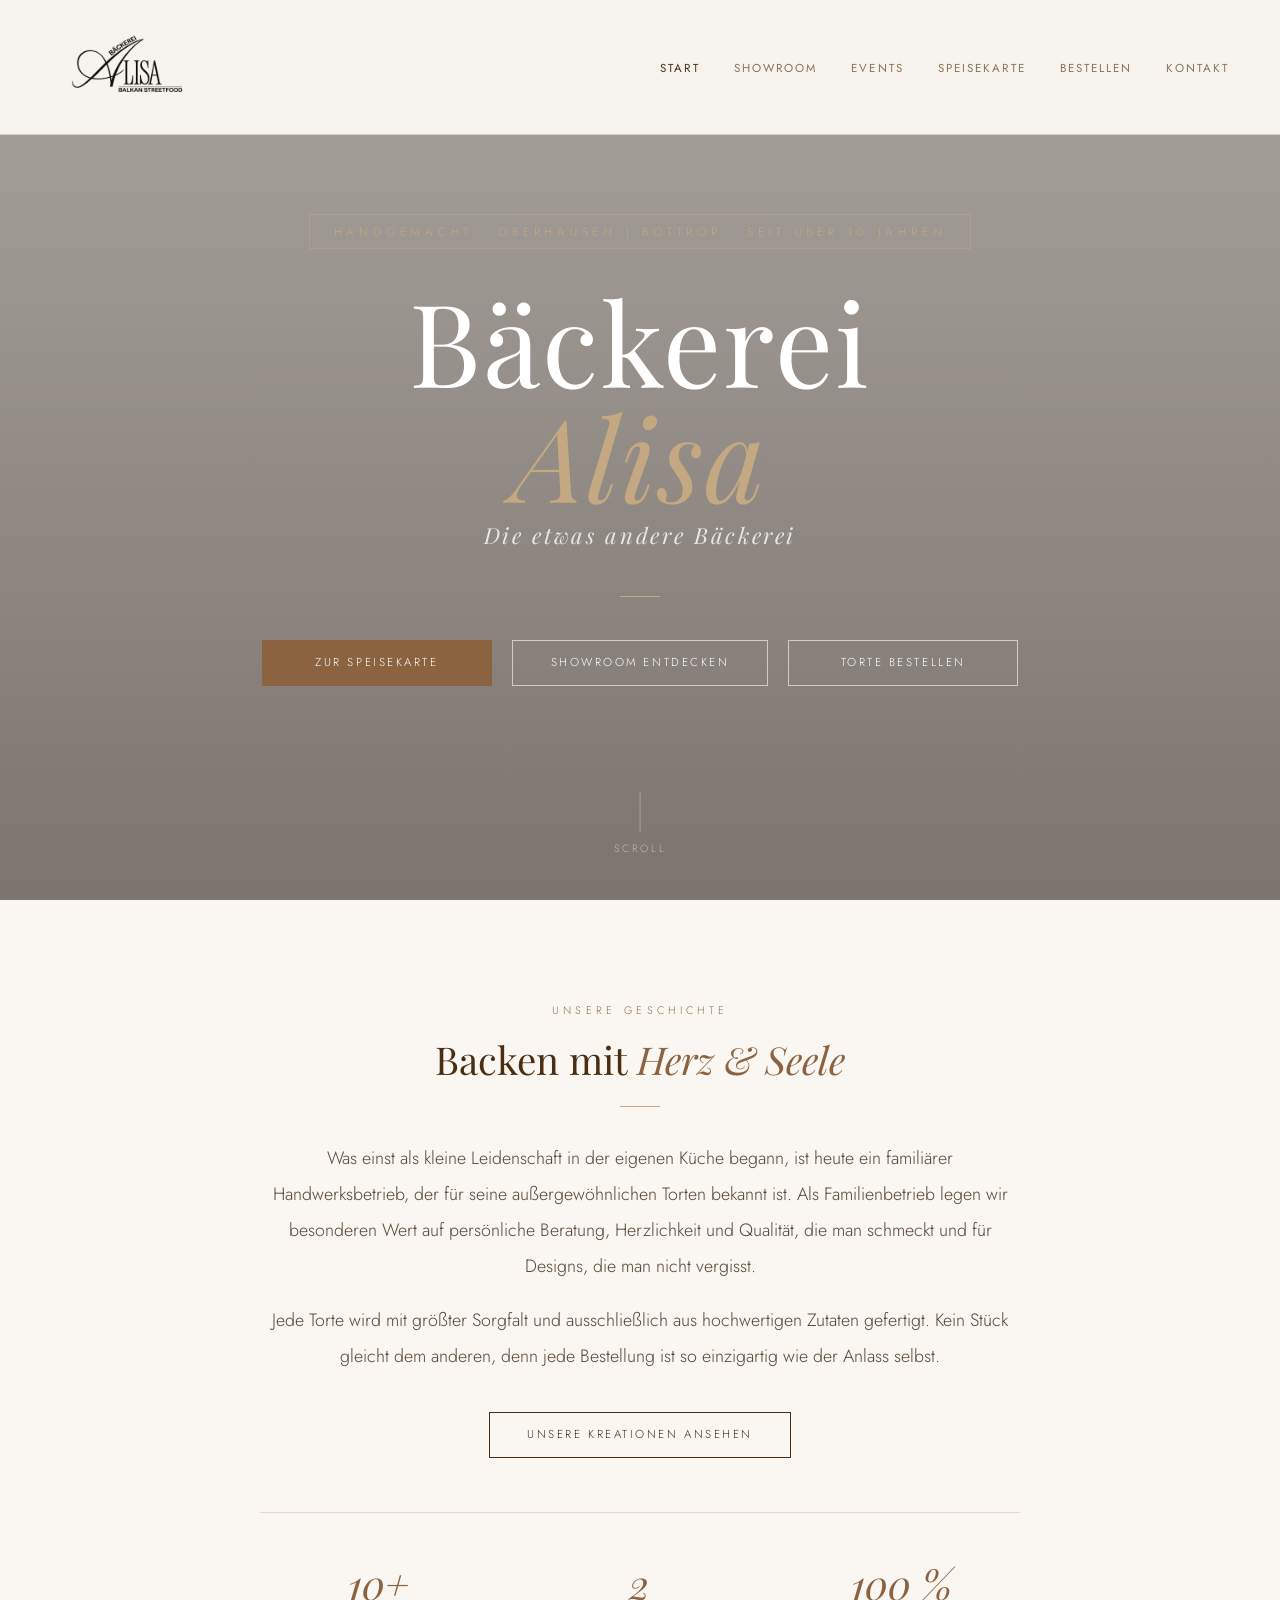
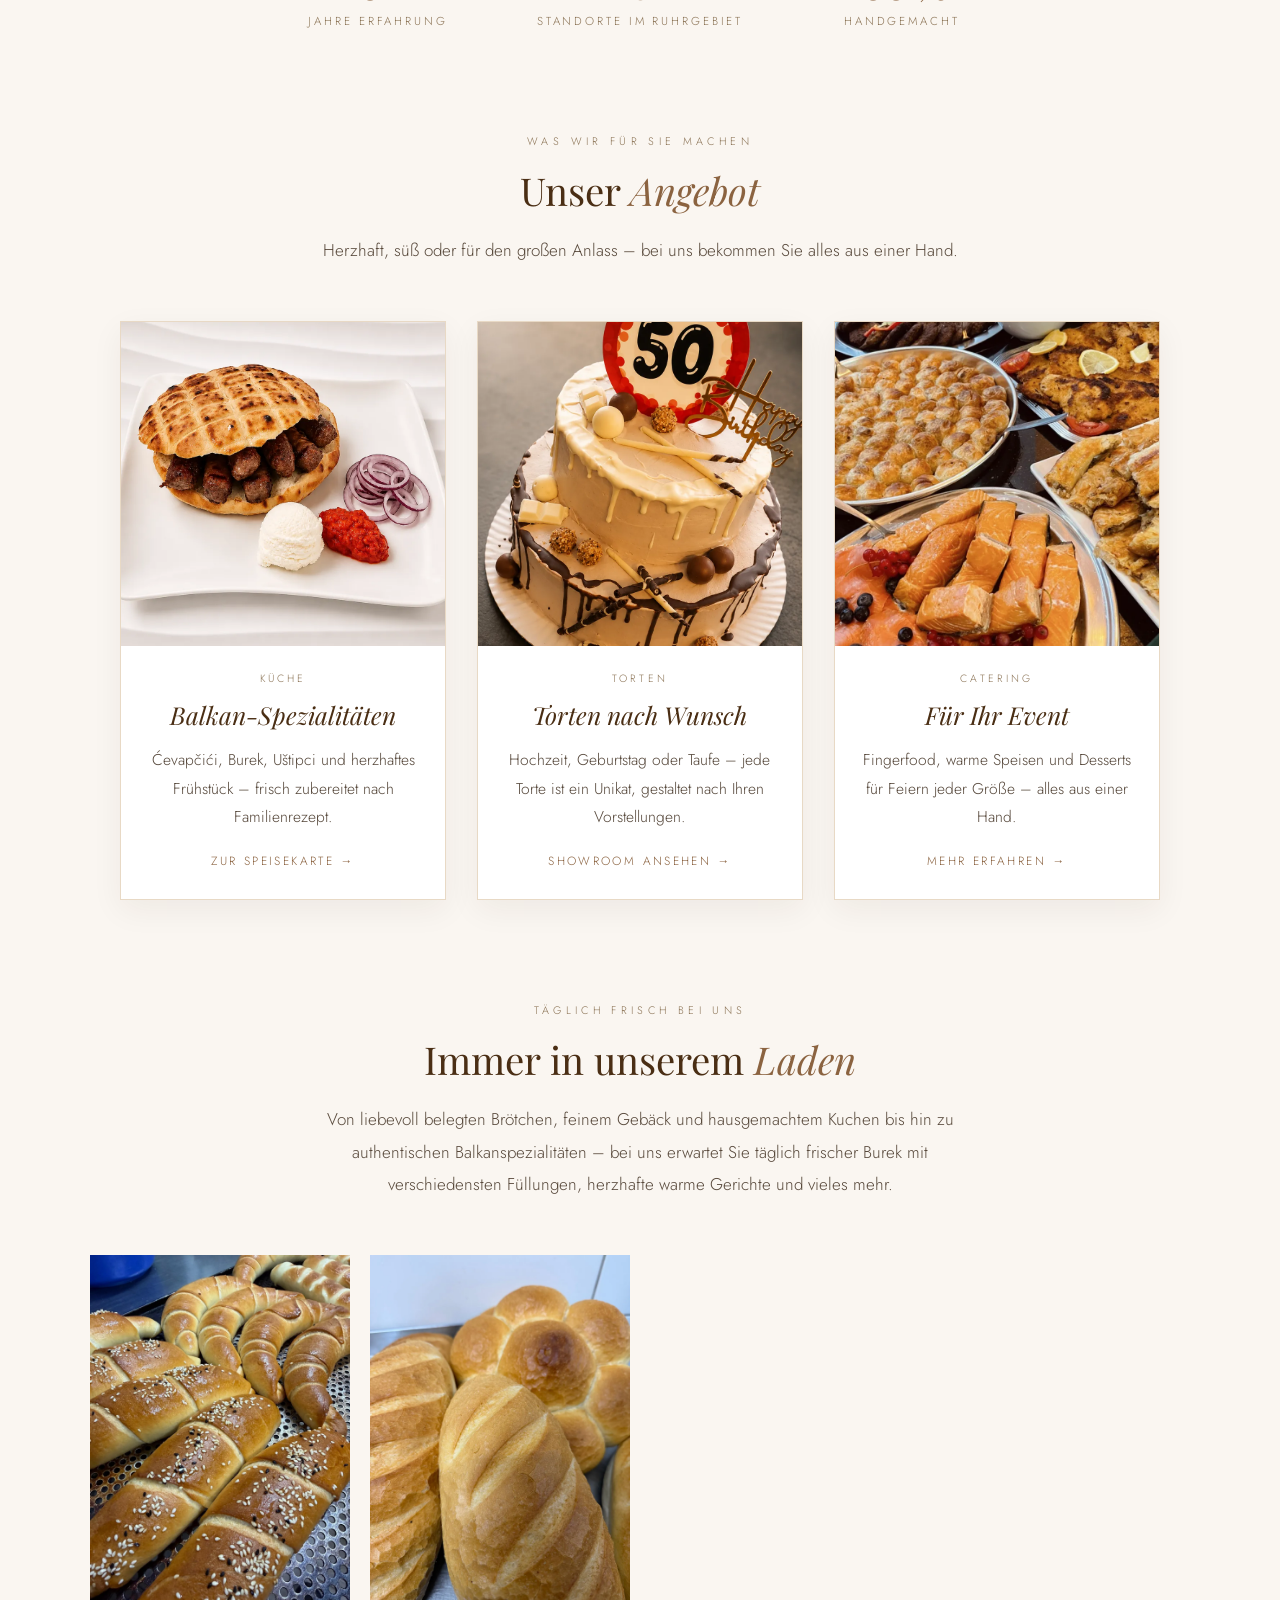
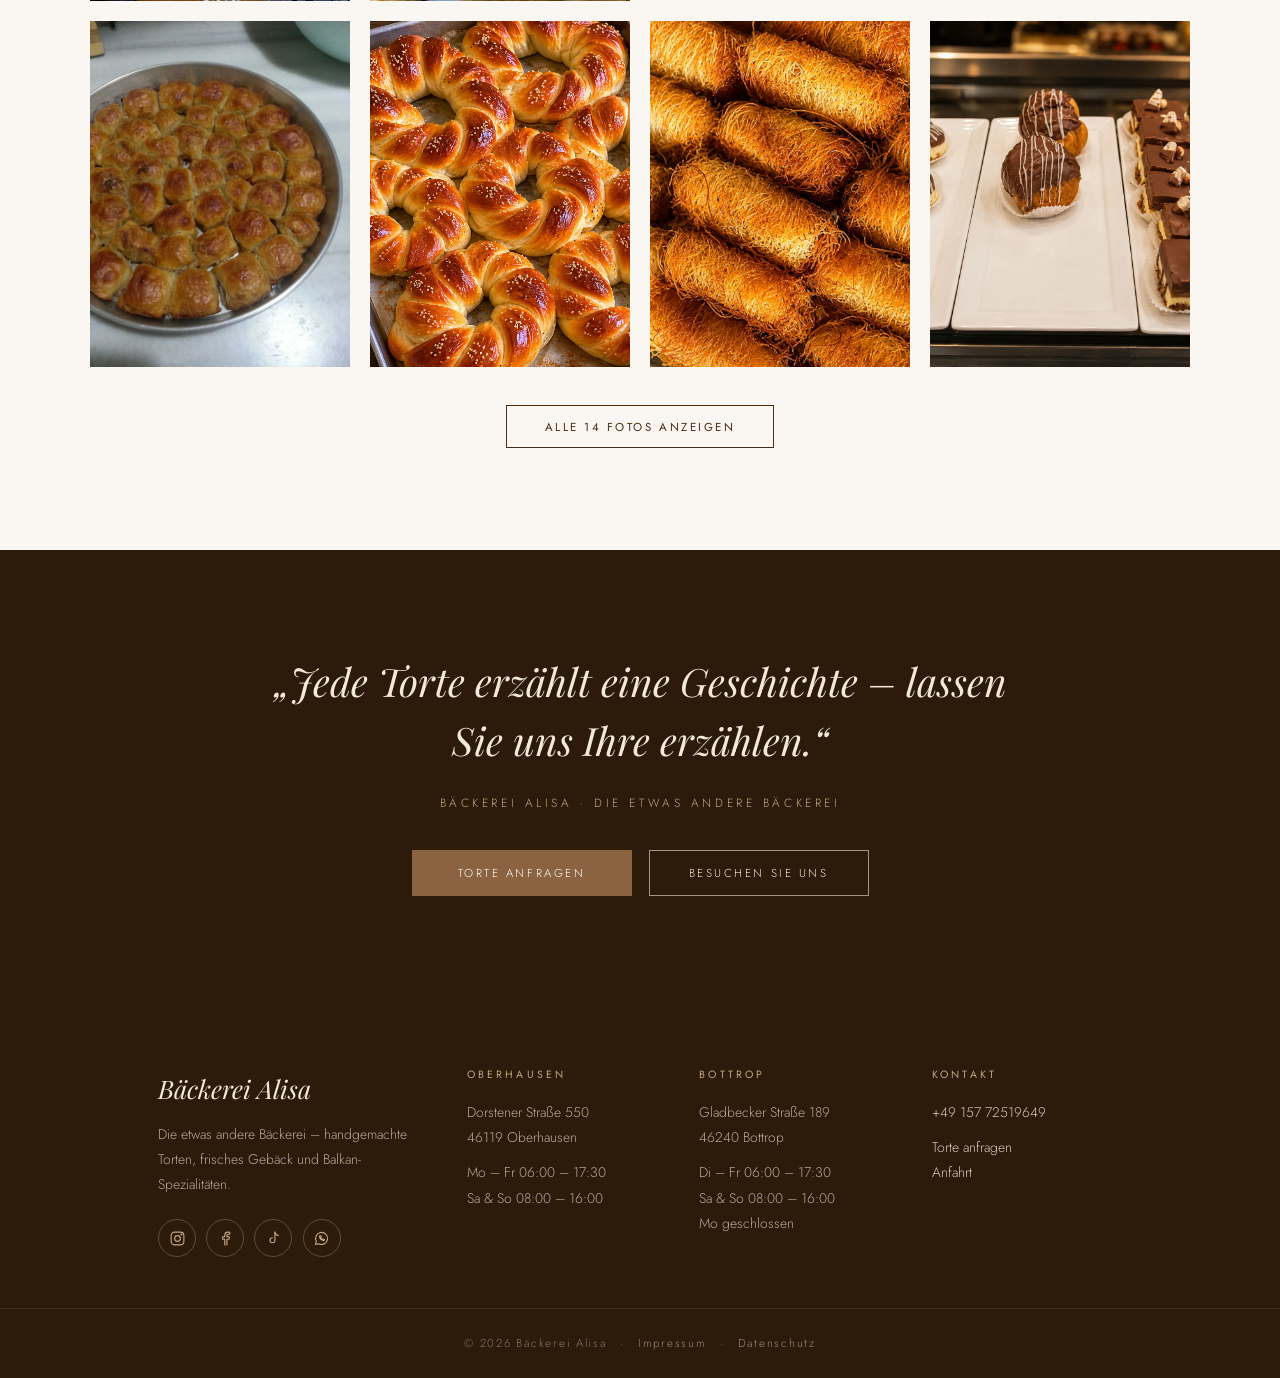
==== commit d62c1c30: "Einheitliche helle Hintergrundfarbe statt Wechsel weiß/beige Co-Authored-By: Claude Opus 5.5 <norepl" ====
--- a/index.html
+++ b/index.html
@@ -22,7 +22,7 @@
     <link
         href="https://fonts.googleapis.com/css2?family=Playfair+Display:ital,wght@0,400;0,500;1,400;1,500&family=Jost:wght@300;400;500&display=swap"
         rel="stylesheet" />
-    <link rel="stylesheet" href="style.css?v=5" />
+    <link rel="stylesheet" href="style.css?v=6" />
     <style>
         .hero {
             position: relative;
--- a/style.css
+++ b/style.css
@@ -473,7 +473,13 @@
 }
 
 .section--alt {
-    background: var(--bg2);
+    background: var(--bg);
+}
+
+/* Zwei helle Abschnitte hintereinander: kein doppelter Abstand */
+.section:not(.section--dark) + .section:not(.section--dark),
+.section:not(.section--dark) + script + .section:not(.section--dark) {
+    padding-top: 0;
 }
 
 .section--dark {
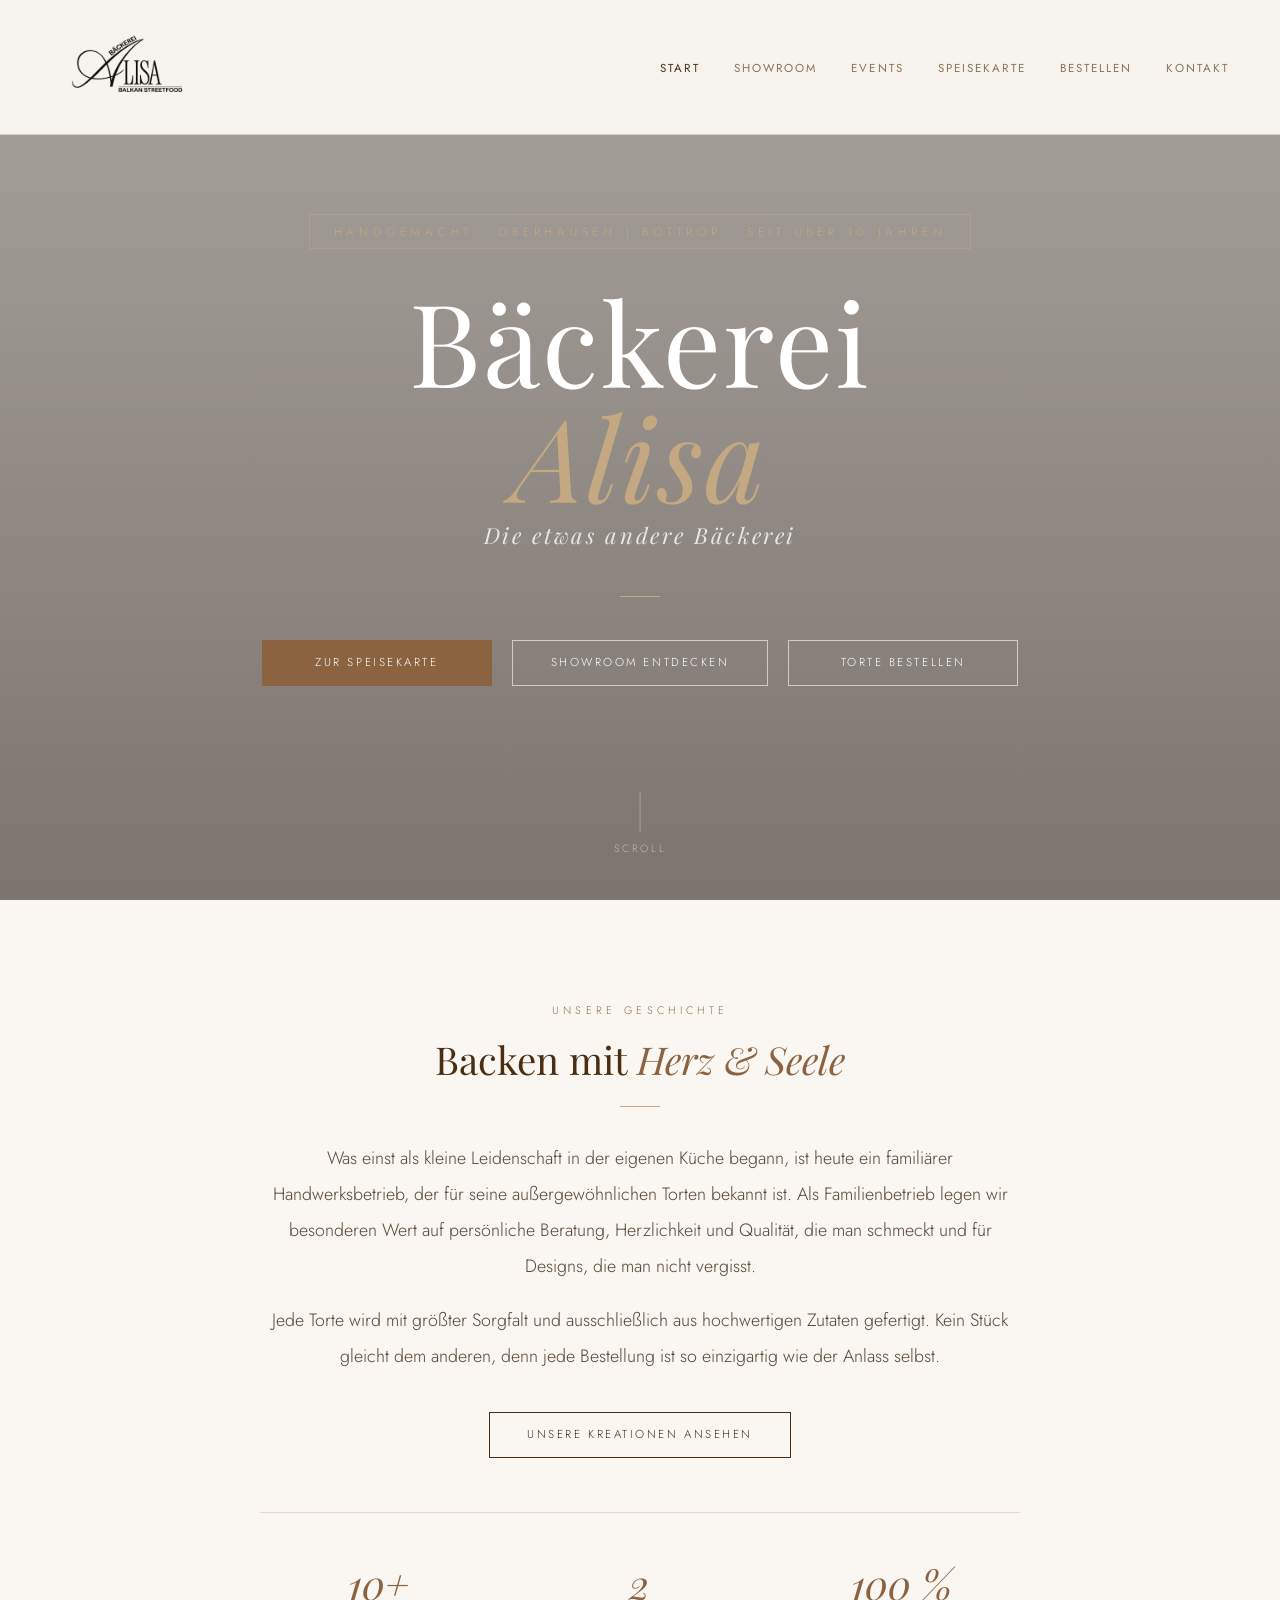
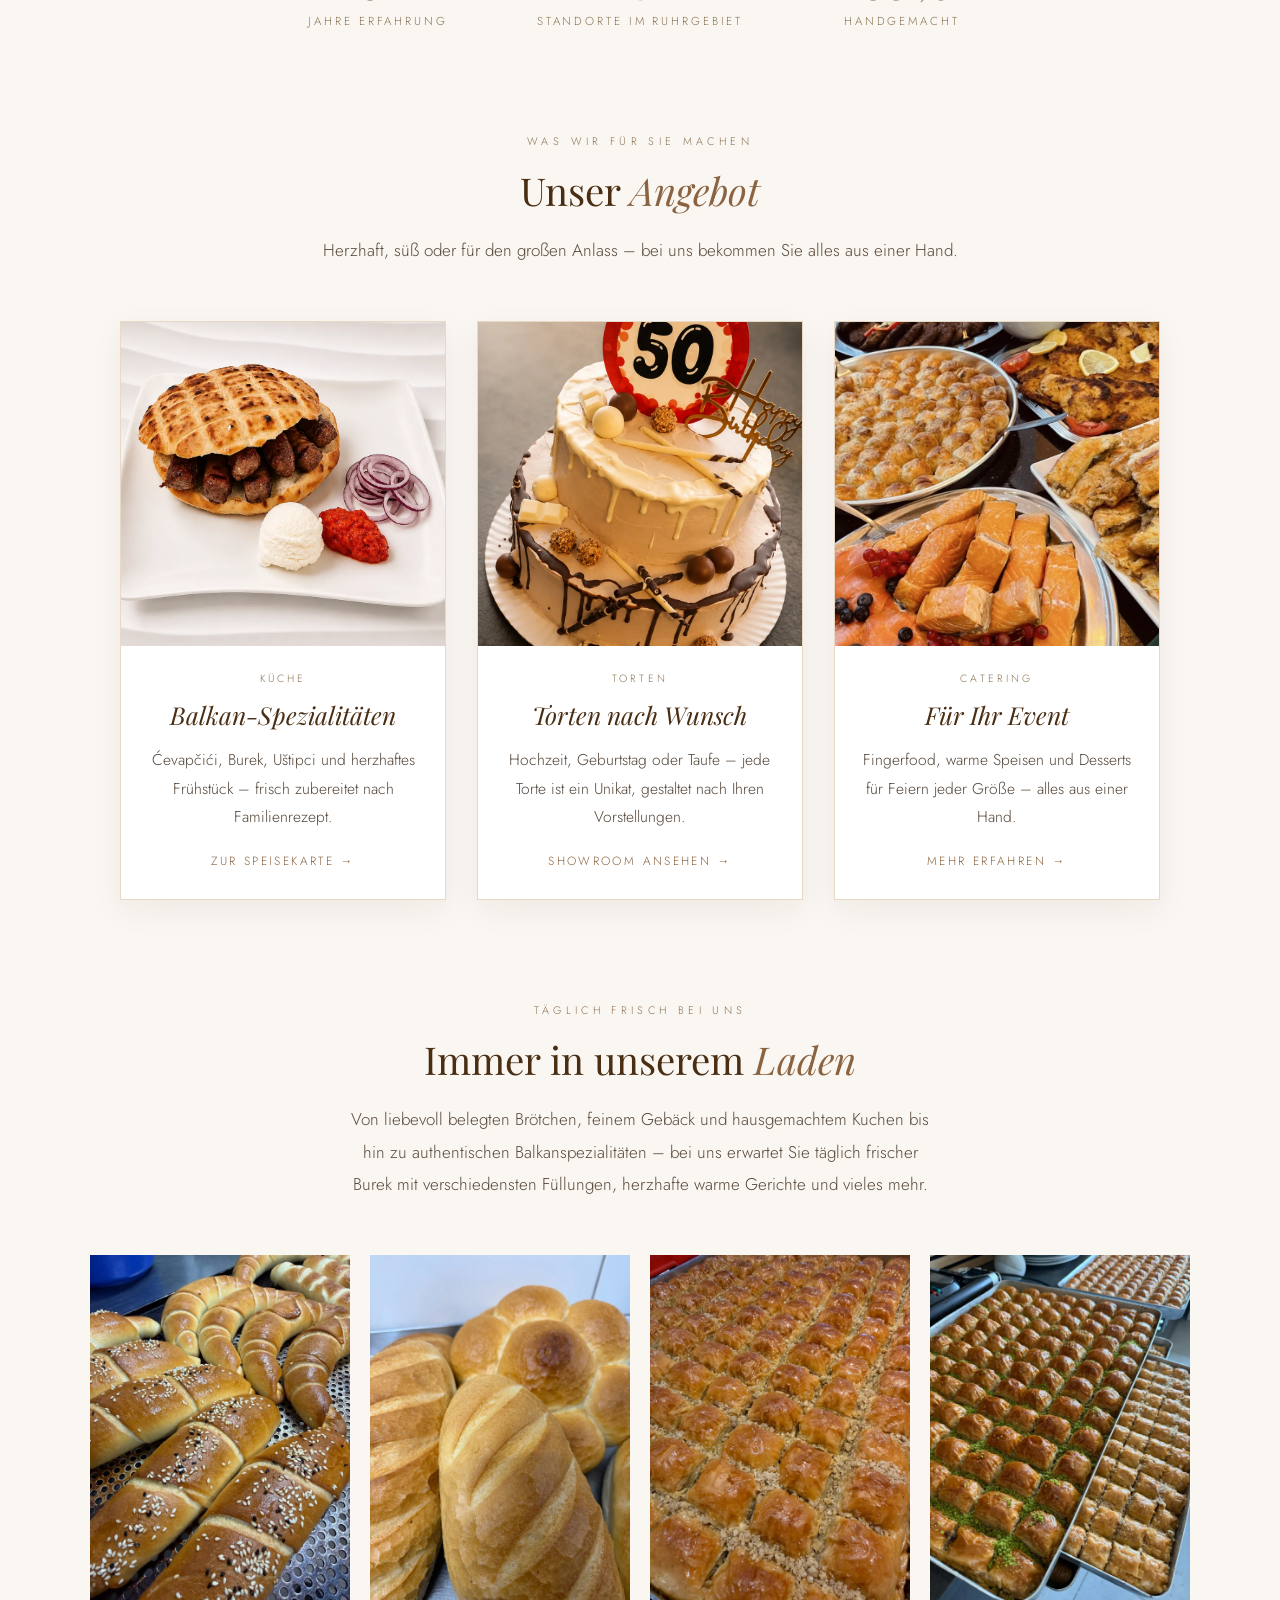
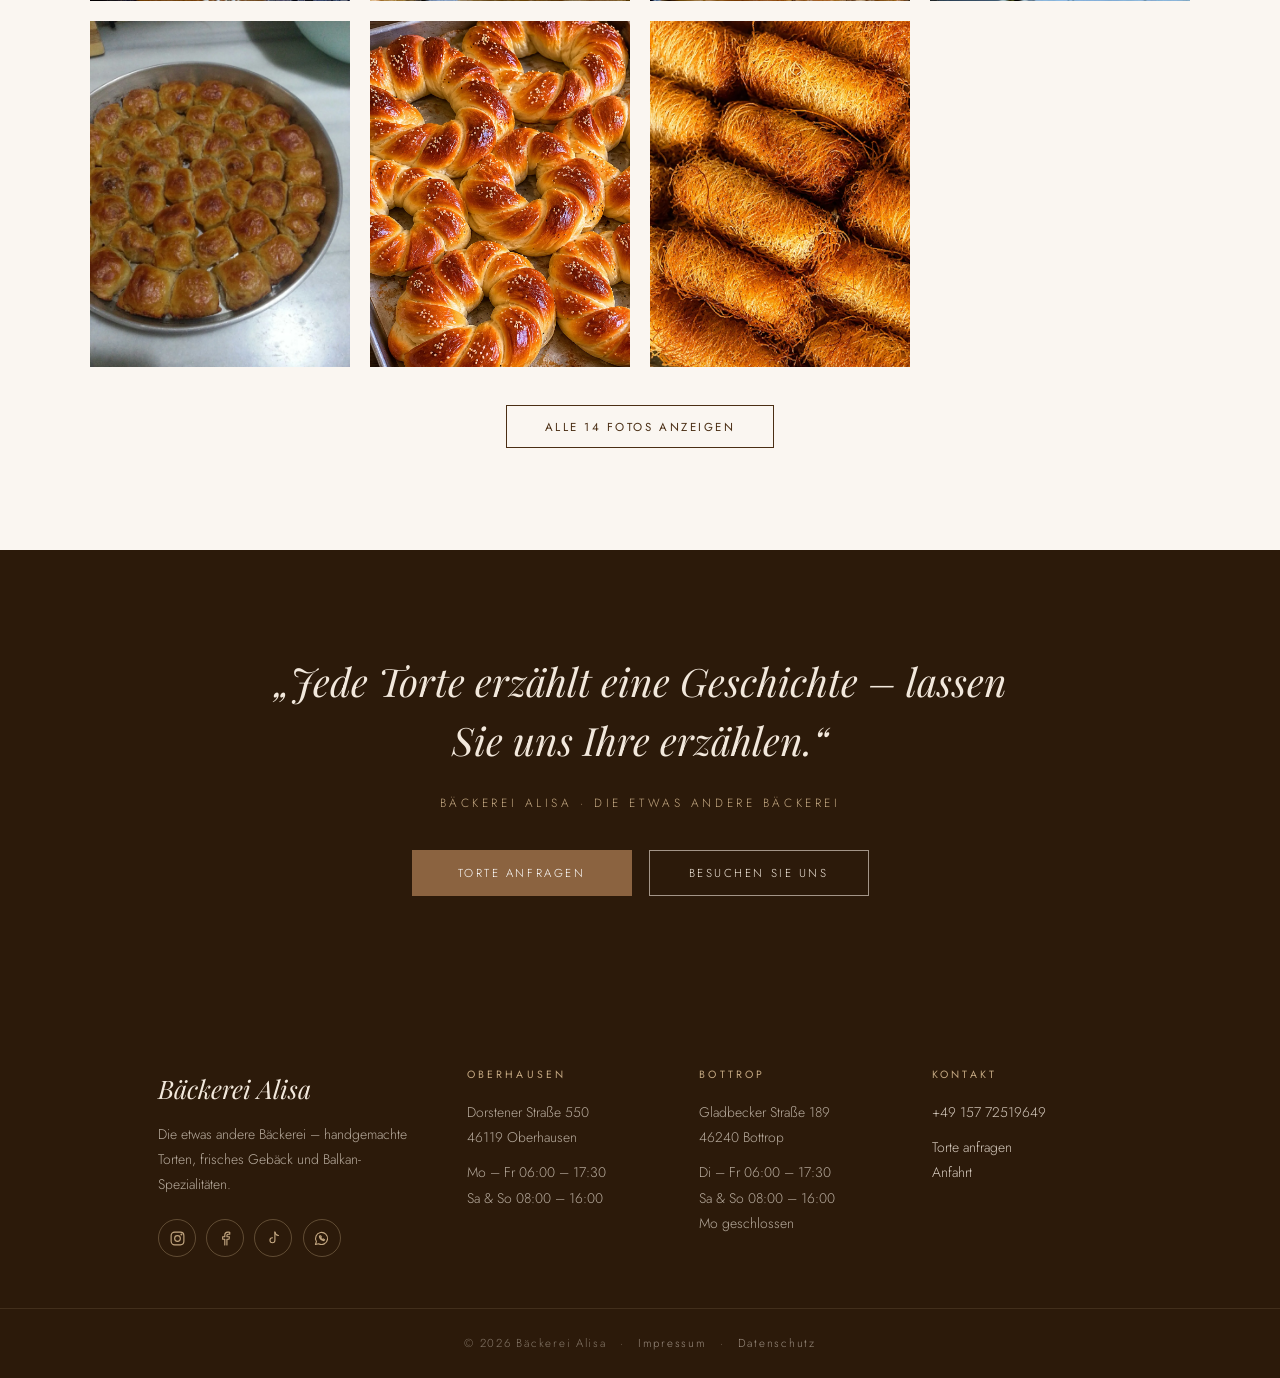
==== commit edc03f52: "Handy-Version verfeinert - Kleinerer Kopfbereich mit Logo am Handy - Kleine Beschriftungen besser le" ====
--- a/index.html
+++ b/index.html
@@ -22,7 +22,7 @@
     <link
         href="https://fonts.googleapis.com/css2?family=Playfair+Display:ital,wght@0,400;0,500;1,400;1,500&family=Jost:wght@300;400;500&display=swap"
         rel="stylesheet" />
-    <link rel="stylesheet" href="style.css?v=6" />
+    <link rel="stylesheet" href="style.css?v=7" />
     <style>
         .hero {
             position: relative;
@@ -224,6 +224,20 @@
         }
 
         @media(max-width:720px) {
+            .offer-tag {
+                font-size: .72rem;
+                letter-spacing: .25em;
+            }
+
+            .offer-link {
+                font-size: .76rem;
+                letter-spacing: .15em;
+            }
+
+            .quote-cite {
+                font-size: .72rem;
+            }
+
             .hero-badge {
                 letter-spacing: .3em;
                 line-height: 2;
--- a/style.css
+++ b/style.css
@@ -893,3 +893,113 @@
         gap: 1.6rem;
     }
 }
+
+/* =========================================================
+   HANDY-FEINSCHLIFF
+   ========================================================= */
+.section-title,
+.section-intro,
+.hero-sub {
+    text-wrap: balance;
+}
+
+@media (max-width: 860px) {
+    /* ungerade Fotoanzahl: letztes Foto über die volle Breite statt Lücke */
+    .photo-grid > img:last-child:nth-child(odd) {
+        grid-column: 1 / -1;
+        aspect-ratio: 4 / 3;
+    }
+}
+
+@media (max-width: 720px) {
+    :root {
+        --nav-h: 92px;
+    }
+
+    .nav-logo img {
+        height: 64px !important;
+    }
+
+    /* kleine Beschriftungen lesbarer machen */
+    .section-label {
+        font-size: .72rem;
+        letter-spacing: .3em;
+    }
+
+    .btn {
+        font-size: .76rem;
+        letter-spacing: .16em;
+        padding-top: .9rem;
+        padding-bottom: .9rem;
+    }
+
+    .tag {
+        font-size: .82rem;
+    }
+
+    .site-footer {
+        font-size: .9rem;
+    }
+
+    .site-footer h4 {
+        font-size: .72rem;
+    }
+
+    .footer-bottom {
+        font-size: .74rem;
+    }
+
+    .hero-strip-sub {
+        font-size: 1rem;
+    }
+
+    /* Highlights nebeneinander statt untereinander */
+    .highlights {
+        grid-template-columns: repeat(3, 1fr);
+        gap: .6rem;
+    }
+
+    .highlight-num {
+        font-size: 1.9rem;
+    }
+
+    .highlight-text {
+        font-size: .66rem;
+        letter-spacing: .12em;
+        line-height: 1.5;
+    }
+
+    /* Speisekarte: Kategorien als wischbare Leiste */
+    .menu-tags {
+        flex-wrap: nowrap;
+        justify-content: flex-start;
+        overflow-x: auto;
+        margin-left: -1.4rem;
+        margin-right: -1.4rem;
+        padding: .2rem 1.4rem .6rem;
+        scrollbar-width: none;
+        -webkit-overflow-scrolling: touch;
+    }
+
+    .menu-tags::-webkit-scrollbar {
+        display: none;
+    }
+
+    .menu-tags .tag {
+        flex-shrink: 0;
+        white-space: nowrap;
+    }
+
+    /* zwei Buttons nebeneinander, wo es passt */
+    .quick-actions {
+        flex-wrap: nowrap;
+    }
+
+    .quick-actions .btn {
+        flex: 1;
+        width: auto;
+        min-width: 0;
+        padding-left: .8rem;
+        padding-right: .8rem;
+    }
+}
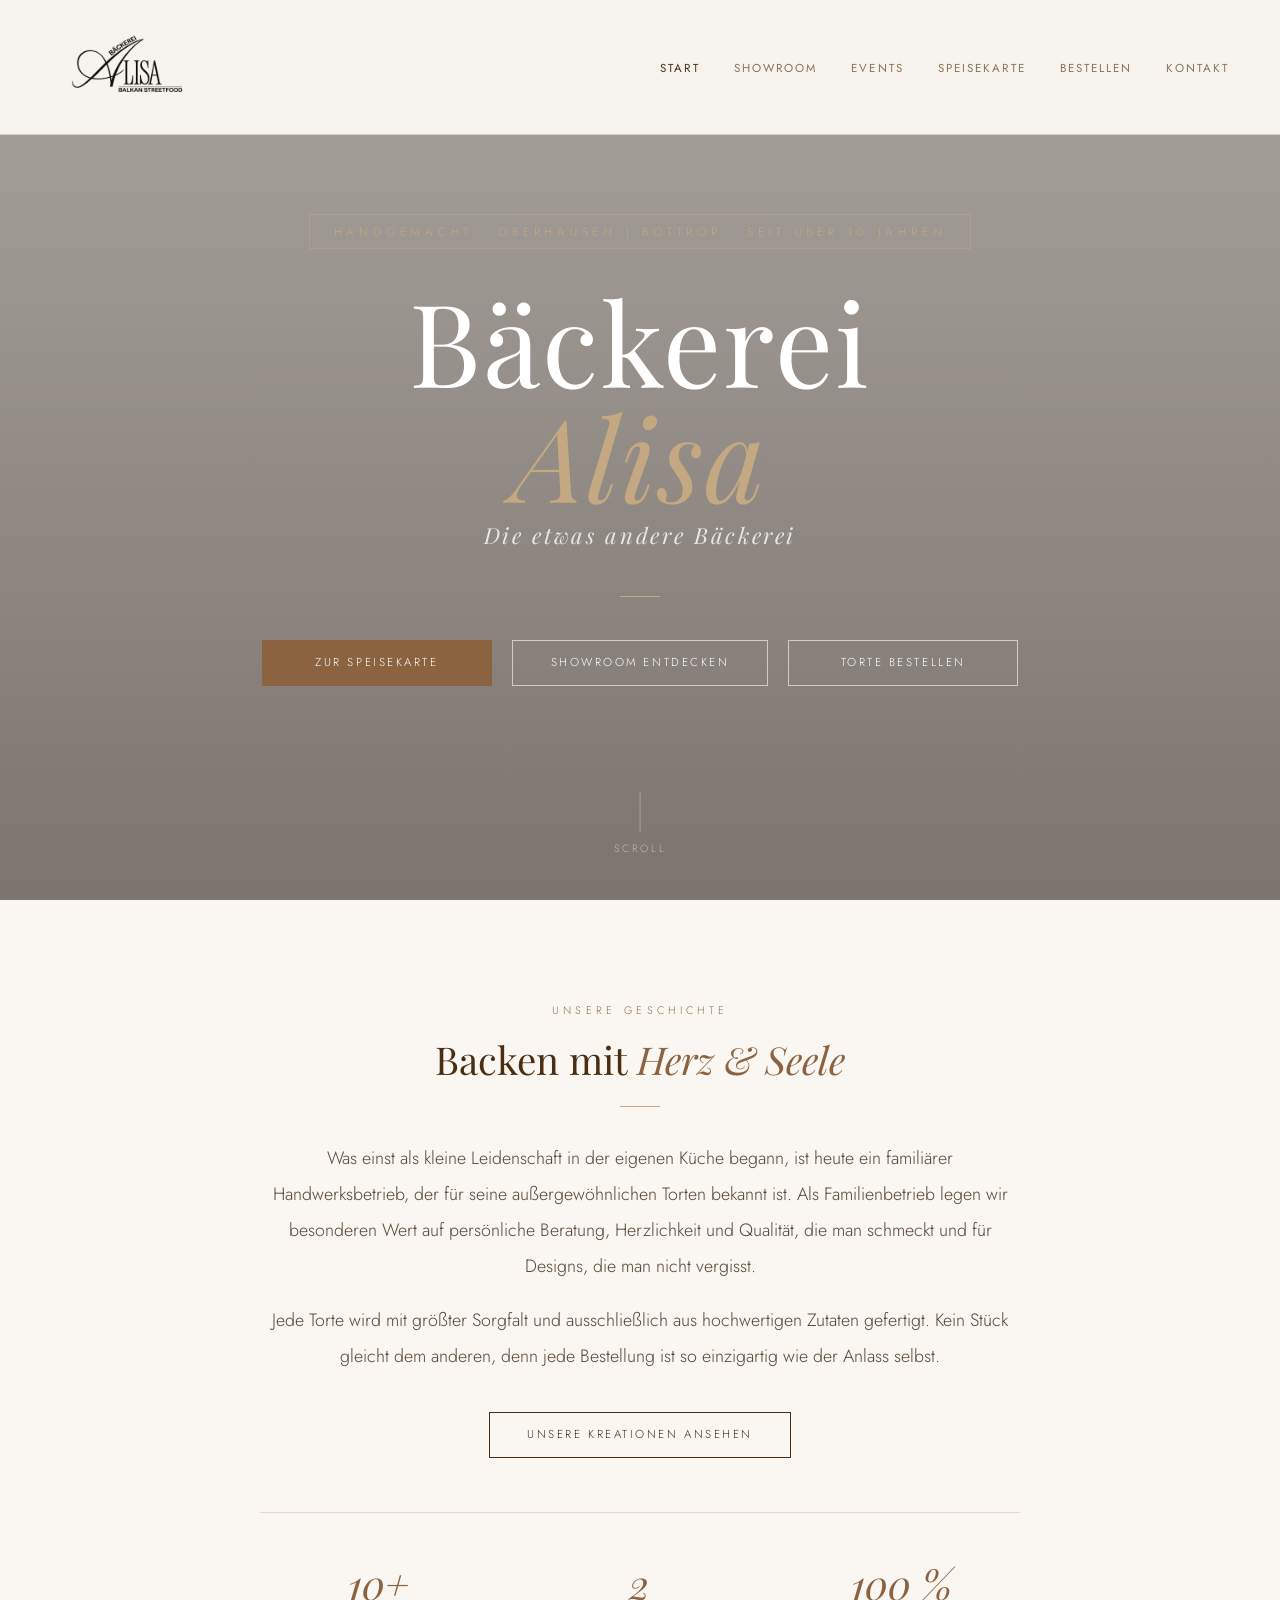
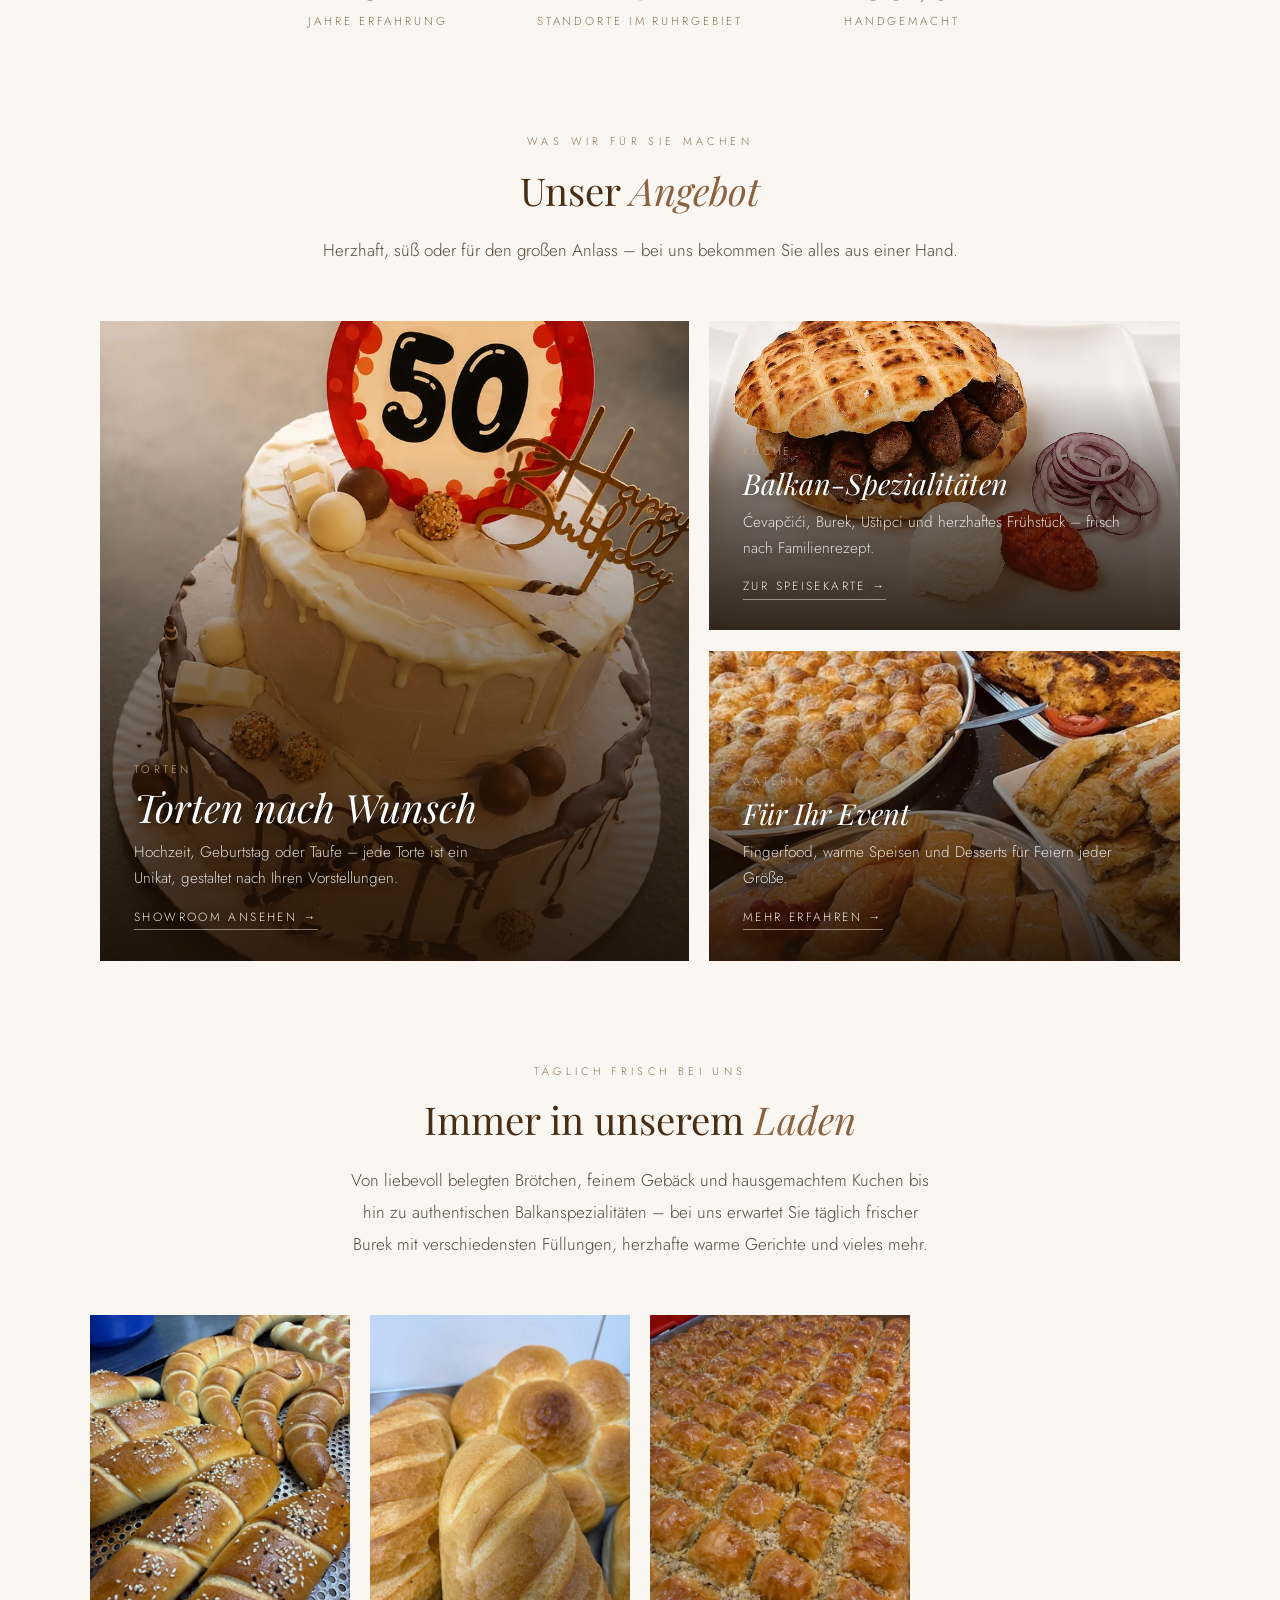
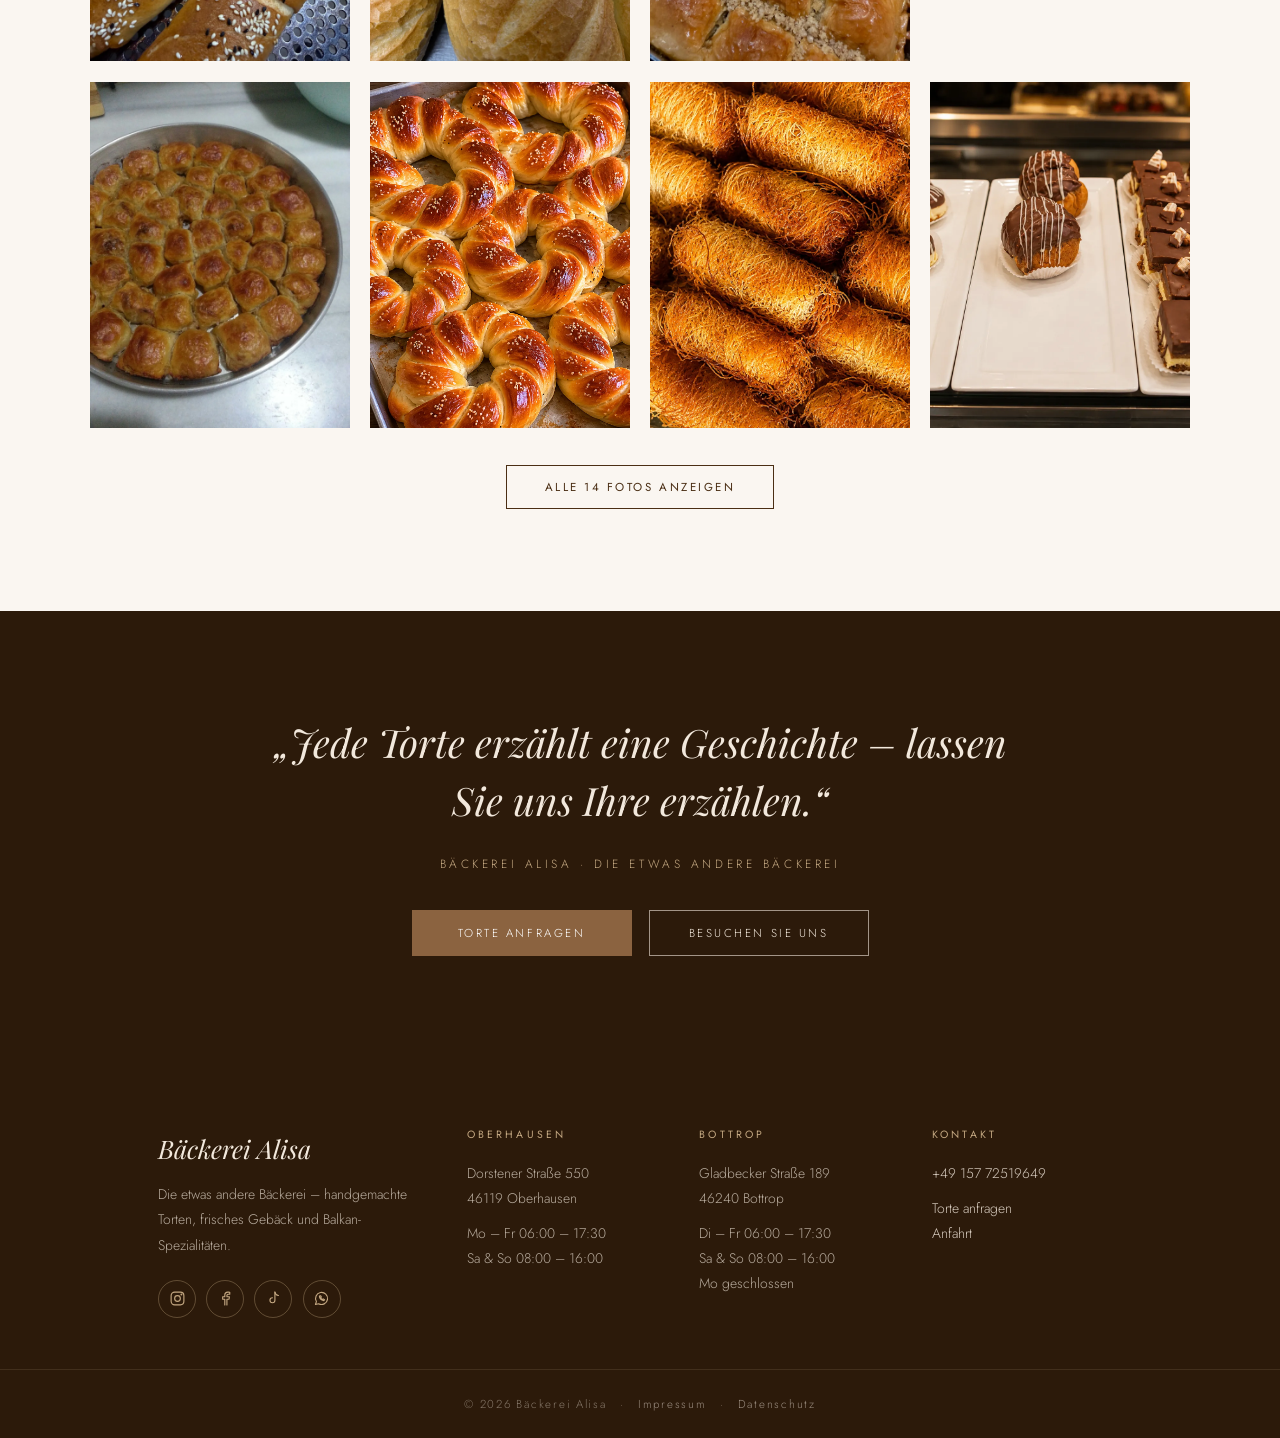
==== commit 7acddeb4: "Startseite: Unser Angebot als Mosaik mit Text auf den Fotos Co-Authored-By: Claude Opus 5.5 <noreply" ====
--- a/index.html
+++ b/index.html
@@ -118,82 +118,95 @@
             margin-bottom: 1.1rem;
         }
 
-        /* ANGEBOT */
-        .offer-grid {
+        /* ANGEBOT – Mosaik */
+        .offer-mosaic {
             display: grid;
-            grid-template-columns: repeat(3, 1fr);
-            gap: 1.8rem;
-            max-width: 1040px;
+            grid-template-columns: 1.25fr 1fr;
+            grid-template-rows: 1fr 1fr;
+            gap: 1.2rem;
+            max-width: 1080px;
+            height: 640px;
             margin: 0 auto;
         }
 
-        .offer-card {
+        .offer-tile {
+            position: relative;
+            overflow: hidden;
+            display: flex;
+            align-items: flex-end;
             text-decoration: none;
-            color: var(--text);
-            display: flex;
-            flex-direction: column;
-            transition: transform .3s, box-shadow .3s;
-        }
-
-        .offer-card:hover {
-            transform: translateY(-5px);
-            box-shadow: 0 18px 40px rgba(44, 26, 10, .12);
-        }
-
-        .offer-img {
-            aspect-ratio: 1 / 1;
-            overflow: hidden;
-        }
-
-        .offer-img img {
+            color: #fff;
+            background: var(--brown-deep);
+        }
+
+        .offer-tile--big {
+            grid-row: 1 / 3;
+        }
+
+        .offer-tile img {
+            position: absolute;
+            inset: 0;
             width: 100%;
             height: 100%;
             object-fit: cover;
-            display: block;
-            transition: transform .6s;
-        }
-
-        .offer-card:hover .offer-img img {
-            transform: scale(1.06);
-        }
-
-        .offer-body {
-            padding: 1.5rem 1.6rem 1.7rem;
-            display: flex;
-            flex-direction: column;
-            flex: 1;
-            text-align: center;
+            transition: transform .8s cubic-bezier(.2, .7, .2, 1);
+        }
+
+        .offer-tile::after {
+            content: '';
+            position: absolute;
+            inset: 0;
+            background: linear-gradient(to top, rgba(28, 16, 6, .9) 0%, rgba(28, 16, 6, .55) 45%, rgba(28, 16, 6, 0) 80%);
+            transition: background .4s;
+        }
+
+        .offer-tile:hover img {
+            transform: scale(1.05);
+        }
+
+        .offer-tile-text {
+            position: relative;
+            z-index: 1;
+            padding: 1.8rem 2rem;
+            text-shadow: 0 1px 12px rgba(0, 0, 0, .35);
         }
 
         .offer-tag {
-            font-size: .62rem;
+            font-size: .64rem;
             letter-spacing: .3em;
             text-transform: uppercase;
-            color: var(--muted);
-        }
-
-        .offer-body h3 {
+            color: var(--brown-mid);
+        }
+
+        .offer-tile h3 {
             font-family: 'Playfair Display', serif;
             font-style: italic;
             font-weight: 400;
-            font-size: 1.45rem;
-            color: var(--brown-dark);
-            margin: .4rem 0 .7rem;
-        }
-
-        .offer-body p:not(.offer-tag) {
-            font-size: .92rem;
-            line-height: 1.8;
-            opacity: .8;
-            flex: 1;
+            font-size: 1.7rem;
+            line-height: 1.2;
+            margin: .35rem 0 .5rem;
+        }
+
+        .offer-tile--big h3 {
+            font-size: 2.3rem;
+        }
+
+        .offer-tile p.offer-desc {
+            font-size: .9rem;
+            line-height: 1.7;
+            color: rgba(255, 255, 255, .82);
+            max-width: 380px;
         }
 
         .offer-link {
-            margin-top: 1.2rem;
+            display: inline-block;
+            margin-top: .9rem;
             font-size: .7rem;
             letter-spacing: .2em;
             text-transform: uppercase;
-            color: var(--brown);
+            color: var(--brown-light);
+            border-bottom: 1px solid rgba(242, 232, 220, .5);
+            padding-bottom: .2rem;
         }
 
         /* ZITAT */
@@ -217,23 +230,45 @@
         }
 
         @media(max-width:860px) {
-            .offer-grid {
-                grid-template-columns: 1fr;
-                max-width: 420px;
+            .offer-mosaic {
+                grid-template-columns: 1fr 1fr;
+                grid-template-rows: auto auto;
+                height: auto;
+            }
+
+            .offer-tile--big {
+                grid-row: auto;
+                grid-column: 1 / -1;
+                aspect-ratio: 4 / 4.3;
+            }
+
+            .offer-tile:not(.offer-tile--big) {
+                aspect-ratio: 3 / 4;
+            }
+
+            .offer-tile-text {
+                padding: 1.1rem 1.1rem;
+            }
+
+            .offer-tile h3 {
+                font-size: 1.3rem;
+            }
+
+            .offer-tile--big h3 {
+                font-size: 1.9rem;
+            }
+
+            .offer-tile:not(.offer-tile--big) .offer-desc {
+                display: none;
+            }
+
+            .offer-tile:not(.offer-tile--big) .offer-link {
+                font-size: .66rem;
+                letter-spacing: .12em;
             }
         }
 
         @media(max-width:720px) {
-            .offer-tag {
-                font-size: .72rem;
-                letter-spacing: .25em;
-            }
-
-            .offer-link {
-                font-size: .76rem;
-                letter-spacing: .15em;
-            }
-
             .quote-cite {
                 font-size: .72rem;
             }
@@ -452,35 +487,34 @@
                 <h2 class="section-title">Unser <em>Angebot</em></h2>
                 <p class="section-intro">Herzhaft, süß oder für den großen Anlass – bei uns bekommen Sie alles aus einer Hand.</p>
             </div>
-        <div class="offer-grid">
-            <a class="offer-card card" href="speisekarte.html">
-                <div class="offer-img"><img src="Fotos/essen/cevapcici.webp" alt="Balkan-Spezialitäten" loading="lazy" decoding="async" /></div>
-                <div class="offer-body">
+        <div class="offer-mosaic">
+            <a class="offer-tile offer-tile--big" href="showroom.html">
+                <img src="Fotos/showroom/torte8.webp" style="object-position:center 35%;" alt="Torte mit Schokoladen-Drip" loading="lazy" decoding="async" />
+                <div class="offer-tile-text">
+                    <p class="offer-tag">Torten</p>
+                    <h3>Torten nach Wunsch</h3>
+                    <p class="offer-desc">Hochzeit, Geburtstag oder Taufe – jede Torte ist ein Unikat, gestaltet nach Ihren Vorstellungen.</p>
+                    <span class="offer-link">Showroom ansehen →</span>
+                </div>
+            </a>
+            <a class="offer-tile" href="speisekarte.html">
+                <img src="Fotos/essen/cevapcici.webp" alt="Ćevapčići im Fladenbrot" loading="lazy" decoding="async" />
+                <div class="offer-tile-text">
                     <p class="offer-tag">Küche</p>
                     <h3>Balkan-Spezialitäten</h3>
-                    <p>Ćevapčići, Burek, Uštipci und herzhaftes Frühstück – frisch zubereitet nach Familienrezept.</p>
+                    <p class="offer-desc">Ćevapčići, Burek, Uštipci und herzhaftes Frühstück – frisch nach Familienrezept.</p>
                     <span class="offer-link">Zur Speisekarte →</span>
                 </div>
             </a>
-            <a class="offer-card card" href="showroom.html">
-                <div class="offer-img"><img style="object-position:center 35%;" src="Fotos/showroom/torte8.webp" alt="Torten nach Wunsch" loading="lazy" decoding="async" /></div>
-                <div class="offer-body">
-                    <p class="offer-tag">Torten</p>
-                    <h3>Torten nach Wunsch</h3>
-                    <p>Hochzeit, Geburtstag oder Taufe – jede Torte ist ein Unikat, gestaltet nach Ihren Vorstellungen.</p>
-                    <span class="offer-link">Showroom ansehen →</span>
-                </div>
-            </a>
-            <a class="offer-card card" href="events.html">
-                <div class="offer-img"><img src="Fotos/events/events3.webp" alt="Für Ihr Event" loading="lazy" decoding="async" /></div>
-                <div class="offer-body">
+            <a class="offer-tile" href="events.html">
+                <img src="Fotos/events/events3.webp" alt="Buffet mit Lachs und Pita" loading="lazy" decoding="async" />
+                <div class="offer-tile-text">
                     <p class="offer-tag">Catering</p>
                     <h3>Für Ihr Event</h3>
-                    <p>Fingerfood, warme Speisen und Desserts für Feiern jeder Größe – alles aus einer Hand.</p>
+                    <p class="offer-desc">Fingerfood, warme Speisen und Desserts für Feiern jeder Größe.</p>
                     <span class="offer-link">Mehr erfahren →</span>
                 </div>
             </a>
-        </div>
         </div>
     </section>
 
